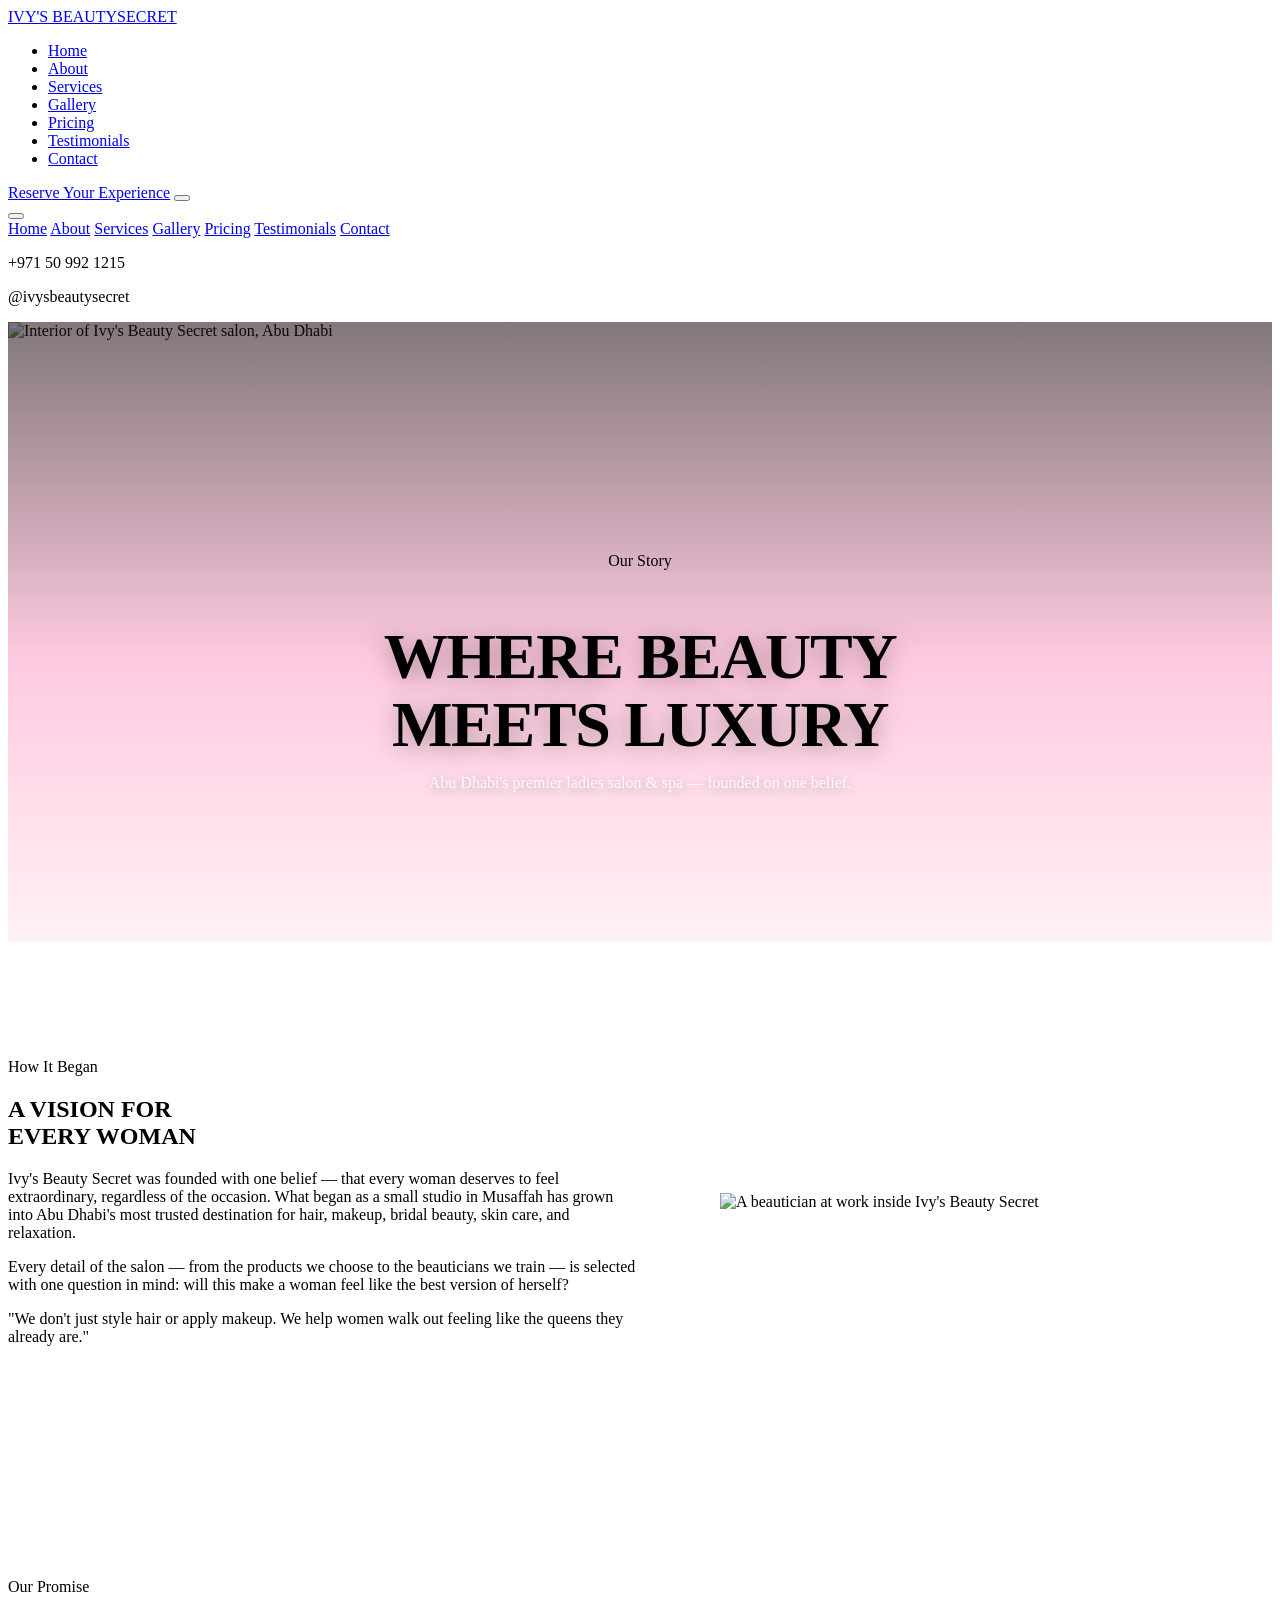
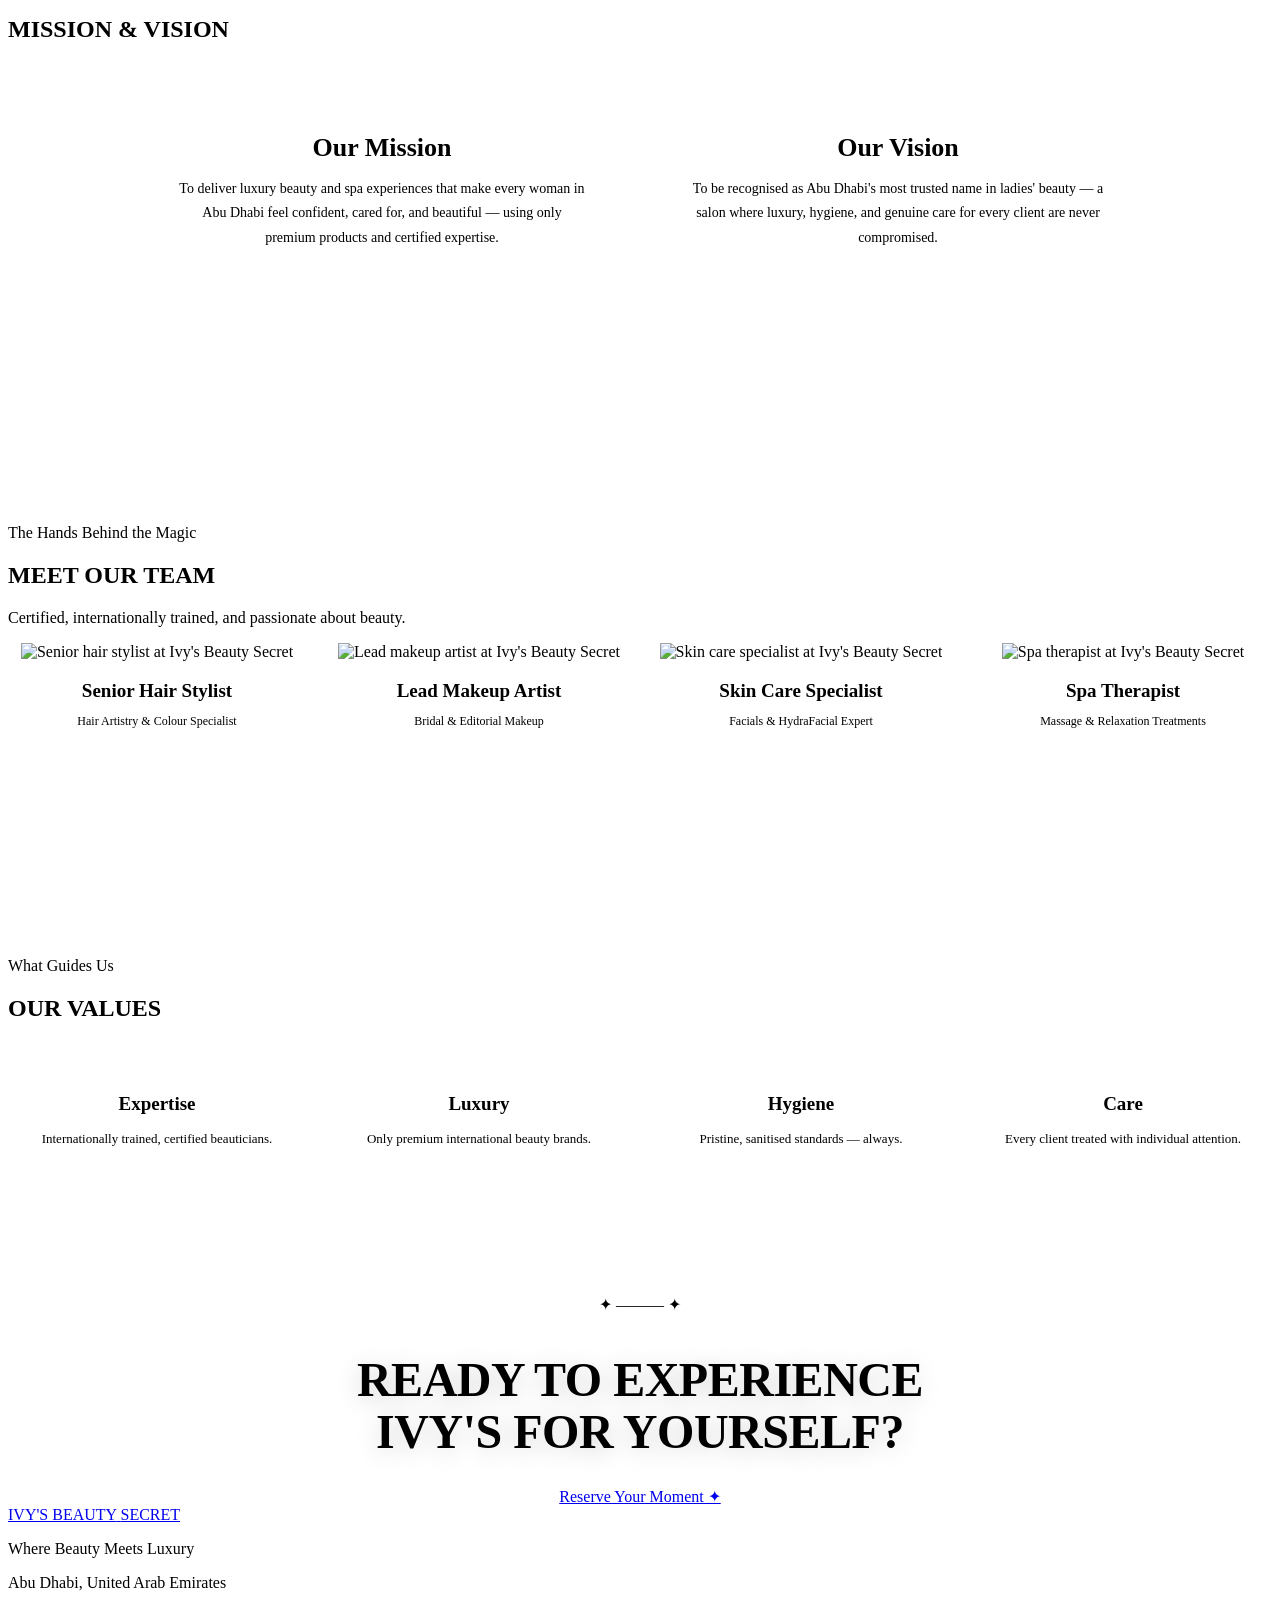
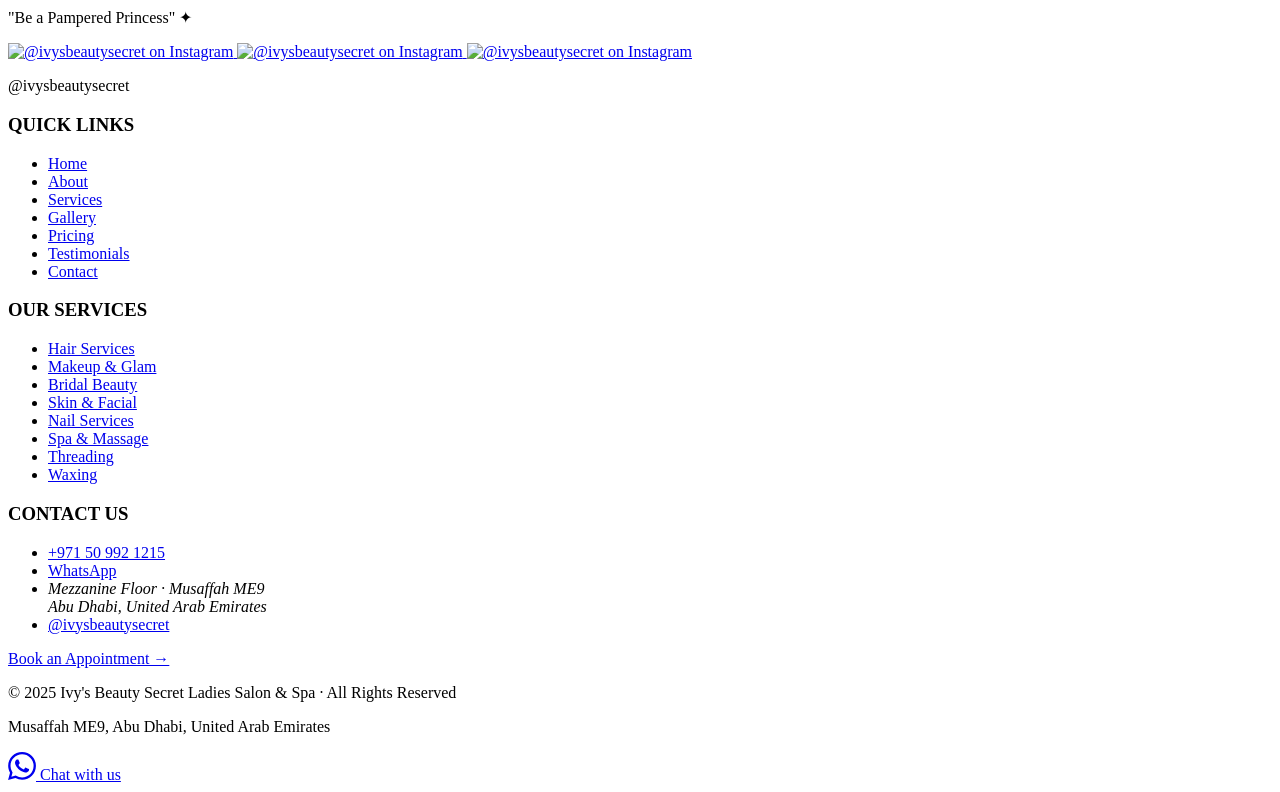
==== about.html @ 5273cea2 "Add files via upload" ====
<!DOCTYPE html>
<html lang="en" color-scheme="light">
<head>
  <meta charset="UTF-8">
  <meta name="viewport" content="width=device-width, initial-scale=1.0">
  <title>About Us | Ivy's Beauty Secret — Ladies Salon & Spa Abu Dhabi</title>
  <meta name="description" content="Discover the story behind Ivy's Beauty Secret — Abu Dhabi's premier ladies salon and spa, founded on the belief that every woman deserves to feel extraordinary.">

  <meta property="og:title" content="About Ivy's Beauty Secret | Ladies Salon & Spa Abu Dhabi">
  <meta property="og:description" content="The story, mission, and team behind Abu Dhabi's premier ladies salon and spa.">
  <meta property="og:type" content="website">

  <link rel="preconnect" href="https://fonts.googleapis.com">
  <link rel="preconnect" href="https://fonts.gstatic.com" crossorigin>
  <link href="https://fonts.googleapis.com/css2?family=Cormorant+Garamond:ital,wght@0,300;0,600;0,700;1,300;1,400&family=Poppins:wght@300;400;500;600&display=optional" rel="stylesheet">

  <script src="https://unpkg.com/@phosphor-icons/web@2.1.1/src/index.js" defer></script>

  <link rel="stylesheet" href="styles.css">
  <link rel="stylesheet" href="pages.css">
</head>
<body>

  <!-- ═══════════════════════════════════════════
       NAVIGATION
  ═══════════════════════════════════════════ -->
  <nav class="nav" id="nav" role="navigation" aria-label="Main navigation">
    <div class="nav__inner">
      <a href="index.html" class="nav__logo" aria-label="Ivy's Beauty Secret — Home">
        <img src="https://i.imgur.com/placeholder-logo.png"
             alt="Ivy's Beauty Secret Ladies Salon & Spa"
             class="nav__logo-img"
             onerror="this.style.display='none'; this.nextElementSibling.style.display='flex'">
        <div class="nav__logo-text" style="display:none">
          <span class="nav__logo-primary">IVY'S BEAUTY</span>
          <span class="nav__logo-secondary">SECRET</span>
        </div>
      </a>

      <ul class="nav__links" role="list">
        <li><a href="index.html" class="nav__link">Home</a></li>
        <li><a href="about.html" class="nav__link nav__link--active">About</a></li>
        <li><a href="services.html" class="nav__link">Services</a></li>
        <li><a href="gallery.html" class="nav__link">Gallery</a></li>
        <li><a href="pricing.html" class="nav__link">Pricing</a></li>
        <li><a href="testimonials.html" class="nav__link">Testimonials</a></li>
        <li><a href="contact.html" class="nav__link">Contact</a></li>
      </ul>

      <a href="contact.html#booking" class="nav__cta btn btn--pink">Reserve Your Experience</a>

      <button class="nav__hamburger" id="navToggle" aria-label="Open navigation menu" aria-expanded="false" aria-controls="mobileNav">
        <span class="nav__hamburger-bar"></span>
        <span class="nav__hamburger-bar"></span>
        <span class="nav__hamburger-bar"></span>
      </button>
    </div>
  </nav>

  <!-- Mobile Nav Overlay -->
  <div class="mobile-nav" id="mobileNav" role="dialog" aria-modal="true" aria-label="Navigation menu">
    <div class="mobile-nav__inner">
      <button class="mobile-nav__close" id="navClose" aria-label="Close navigation menu">
        <i class="ph-thin ph-x"></i>
      </button>
      <nav class="mobile-nav__links" aria-label="Mobile navigation">
        <a href="index.html" class="mobile-nav__link">Home</a>
        <a href="about.html" class="mobile-nav__link mobile-nav__link--active">About</a>
        <a href="services.html" class="mobile-nav__link">Services</a>
        <a href="gallery.html" class="mobile-nav__link">Gallery</a>
        <a href="pricing.html" class="mobile-nav__link">Pricing</a>
        <a href="testimonials.html" class="mobile-nav__link">Testimonials</a>
        <a href="contact.html" class="mobile-nav__link">Contact</a>
      </nav>
      <div class="mobile-nav__footer">
        <p class="mobile-nav__contact">+971 50 992 1215</p>
        <p class="mobile-nav__contact">@ivysbeautysecret</p>
        <div class="mobile-nav__socials">
          <a href="https://www.instagram.com/ivysbeautysecret/" target="_blank" rel="noopener" aria-label="Follow Ivy's on Instagram" class="mobile-nav__social-icon">
            <i class="ph-thin ph-instagram-logo"></i>
          </a>
          <a href="https://wa.me/971509921215" target="_blank" rel="noopener" aria-label="Chat on WhatsApp" class="mobile-nav__social-icon">
            <i class="ph-thin ph-whatsapp-logo"></i>
          </a>
          <a href="#" target="_blank" rel="noopener" aria-label="Follow on TikTok" class="mobile-nav__social-icon">
            <i class="ph-thin ph-tiktok-logo"></i>
          </a>
          <a href="#" target="_blank" rel="noopener" aria-label="Follow on Facebook" class="mobile-nav__social-icon">
            <i class="ph-thin ph-facebook-logo"></i>
          </a>
        </div>
      </div>
    </div>
  </div>


  <!-- ═══════════════════════════════════════════
       ABOUT HERO
  ═══════════════════════════════════════════ -->
  <section class="page-hero page-hero--about" aria-labelledby="about-hero-heading">
    <img
      src="https://images.unsplash.com/photo-1633681926022-84c23e8cb2d6?w=1920&q=80"
      alt="Interior of Ivy's Beauty Secret salon, Abu Dhabi"
      class="page-hero__bg img-hero"
      width="1920" height="1100" loading="eager" fetchpriority="high">
    <div class="page-hero__overlay" aria-hidden="true"></div>
    <div class="page-hero__content" data-animate="fade-up">
      <div class="ornament-line ornament-line--center" aria-hidden="true"></div>
      <p class="section-script">Our Story</p>
      <h1 class="page-hero__headline" id="about-hero-heading">WHERE BEAUTY<br>MEETS LUXURY</h1>
      <p class="page-hero__body">Abu Dhabi's premier ladies salon &amp; spa — founded on one belief.</p>
    </div>
    <div class="section-exit section-exit--to-white" aria-hidden="true"></div>
  </section>


  <!-- ═══════════════════════════════════════════
       OUR STORY — editorial split
  ═══════════════════════════════════════════ -->
  <section class="our-story" aria-labelledby="our-story-heading">
    <div class="container">
      <div class="our-story__inner">

        <div class="our-story__content" data-animate="slide-left">
          <div class="ornament-line" aria-hidden="true"></div>
          <p class="section-script">How It Began</p>
          <h2 class="section-h2" id="our-story-heading">A VISION FOR<br>EVERY WOMAN</h2>
          <p class="story__body">
            Ivy's Beauty Secret was founded with one belief — that every woman
            deserves to feel extraordinary, regardless of the occasion. What
            began as a small studio in Musaffah has grown into Abu Dhabi's
            most trusted destination for hair, makeup, bridal beauty, skin care,
            and relaxation.
          </p>
          <p class="story__body">
            Every detail of the salon — from the products we choose to the
            beauticians we train — is selected with one question in mind:
            will this make a woman feel like the best version of herself?
          </p>
          <p class="story__founder">
            "We don't just style hair or apply makeup. We help women walk
            out feeling like the queens they already are."
          </p>
        </div>

        <div class="our-story__image-wrap" data-animate="slide-right">
          <img
            src="https://images.unsplash.com/photo-1560066984-138dadb4c035?w=900&q=80"
            alt="A beautician at work inside Ivy's Beauty Secret"
            class="our-story__image img-hero"
            width="900" height="1050" loading="lazy">
        </div>

      </div>
    </div>
    <div class="section-exit section-exit--to-blush" aria-hidden="true"></div>
  </section>


  <!-- ═══════════════════════════════════════════
       MISSION & VISION
  ═══════════════════════════════════════════ -->
  <section class="mission" aria-labelledby="mission-heading">
    <div class="container">
      <div class="section-header section-header--center" data-animate="fade-up">
        <p class="section-script">Our Promise</p>
        <h2 class="section-h2" id="mission-heading">MISSION &amp; VISION</h2>
      </div>

      <div class="mission__grid" data-animate="fade-up">
        <div class="mission__card">
          <div class="mission__icon" aria-hidden="true"><i class="ph-thin ph-target"></i></div>
          <h3 class="mission__title">Our Mission</h3>
          <p class="mission__body">
            To deliver luxury beauty and spa experiences that make every
            woman in Abu Dhabi feel confident, cared for, and beautiful —
            using only premium products and certified expertise.
          </p>
        </div>
        <div class="mission__card">
          <div class="mission__icon" aria-hidden="true"><i class="ph-thin ph-sparkle"></i></div>
          <h3 class="mission__title">Our Vision</h3>
          <p class="mission__body">
            To be recognised as Abu Dhabi's most trusted name in ladies'
            beauty — a salon where luxury, hygiene, and genuine care for
            every client are never compromised.
          </p>
        </div>
      </div>
    </div>
    <div class="section-exit section-exit--to-white" aria-hidden="true"></div>
  </section>


  <!-- ═══════════════════════════════════════════
       MEET OUR TEAM
  ═══════════════════════════════════════════ -->
  <section class="team" aria-labelledby="team-heading">
    <div class="container">
      <div class="section-header section-header--center" data-animate="fade-up">
        <p class="section-script">The Hands Behind the Magic</p>
        <h2 class="section-h2" id="team-heading">MEET OUR TEAM</h2>
        <p class="section-body">Certified, internationally trained, and passionate about beauty.</p>
      </div>

      <div class="team__grid" data-animate="fade-up">

        <article class="team-card">
          <div class="team-card__image-wrap">
            <img src="https://images.unsplash.com/photo-1580489944761-15a19d654956?w=500&q=80"
                 alt="Senior hair stylist at Ivy's Beauty Secret"
                 class="team-card__image img-card" width="500" height="560" loading="lazy">
          </div>
          <h3 class="team-card__name">Senior Hair Stylist</h3>
          <p class="team-card__role">Hair Artistry &amp; Colour Specialist</p>
        </article>

        <article class="team-card">
          <div class="team-card__image-wrap">
            <img src="https://images.unsplash.com/photo-1487412947147-5cebf100ffc2?w=500&q=80"
                 alt="Lead makeup artist at Ivy's Beauty Secret"
                 class="team-card__image img-card" width="500" height="560" loading="lazy">
          </div>
          <h3 class="team-card__name">Lead Makeup Artist</h3>
          <p class="team-card__role">Bridal &amp; Editorial Makeup</p>
        </article>

        <article class="team-card">
          <div class="team-card__image-wrap">
            <img src="https://images.unsplash.com/photo-1616394584738-fc6e612e71b9?w=500&q=80"
                 alt="Skin care specialist at Ivy's Beauty Secret"
                 class="team-card__image img-card" width="500" height="560" loading="lazy">
          </div>
          <h3 class="team-card__name">Skin Care Specialist</h3>
          <p class="team-card__role">Facials &amp; HydraFacial Expert</p>
        </article>

        <article class="team-card">
          <div class="team-card__image-wrap">
            <img src="https://images.unsplash.com/photo-1487412720507-e7ab37603c6f?w=500&q=80"
                 alt="Spa therapist at Ivy's Beauty Secret"
                 class="team-card__image img-card" width="500" height="560" loading="lazy">
          </div>
          <h3 class="team-card__name">Spa Therapist</h3>
          <p class="team-card__role">Massage &amp; Relaxation Treatments</p>
        </article>

      </div>
    </div>
    <div class="section-exit section-exit--to-lavender" aria-hidden="true"></div>
  </section>


  <!-- ═══════════════════════════════════════════
       OUR VALUES
  ═══════════════════════════════════════════ -->
  <section class="values" aria-labelledby="values-heading">
    <div class="container">
      <div class="section-header section-header--center" data-animate="fade-up">
        <p class="section-script">What Guides Us</p>
        <h2 class="section-h2" id="values-heading">OUR VALUES</h2>
      </div>

      <div class="values__grid" data-animate="fade-up">
        <div class="values__card">
          <i class="ph-thin ph-certificate values__icon" aria-hidden="true"></i>
          <h3 class="values__title">Expertise</h3>
          <p class="values__body">Internationally trained, certified beauticians.</p>
        </div>
        <div class="values__card">
          <i class="ph-thin ph-sparkle values__icon" aria-hidden="true"></i>
          <h3 class="values__title">Luxury</h3>
          <p class="values__body">Only premium international beauty brands.</p>
        </div>
        <div class="values__card">
          <i class="ph-thin ph-shield-check values__icon" aria-hidden="true"></i>
          <h3 class="values__title">Hygiene</h3>
          <p class="values__body">Pristine, sanitised standards — always.</p>
        </div>
        <div class="values__card">
          <i class="ph-thin ph-heart values__icon" aria-hidden="true"></i>
          <h3 class="values__title">Care</h3>
          <p class="values__body">Every client treated with individual attention.</p>
        </div>
      </div>
    </div>
    <div class="section-exit section-exit--to-booking" aria-hidden="true"></div>
  </section>


  <!-- ═══════════════════════════════════════════
       BOOKING CTA STRIP (condensed)
  ═══════════════════════════════════════════ -->
  <section class="cta-strip" aria-labelledby="about-cta-heading">
    <div class="cta-strip__glow" aria-hidden="true"></div>
    <div class="container cta-strip__inner" data-animate="fade-up">
      <div class="ornament-duo ornament-duo--white" aria-hidden="true">✦ ——— ✦</div>
      <h2 class="cta-strip__headline" id="about-cta-heading">READY TO EXPERIENCE<br>IVY'S FOR YOURSELF?</h2>
      <a href="https://wa.me/971509921215?text=Hello%20Ivy%27s%20Beauty%20Secret.%20I%20would%20like%20to%20arrange%20an%20appointment.%20Please%20let%20me%20know%20your%20availability."
         class="btn btn--gold" target="_blank" rel="noopener">
        Reserve Your Moment ✦
      </a>
    </div>
  </section>


  <!-- ═══════════════════════════════════════════
       FOOTER
  ═══════════════════════════════════════════ -->
  <footer class="footer" role="contentinfo">
    <div class="footer__top-border" aria-hidden="true"></div>
    <div class="footer__glow" aria-hidden="true"></div>

    <div class="container">
      <div class="footer__grid">

        <div class="footer__brand">
          <a href="index.html" class="footer__logo-link" aria-label="Ivy's Beauty Secret — Home">
            <div class="footer__logo-text">
              <span class="footer__logo-primary">IVY'S BEAUTY</span>
              <span class="footer__logo-accent">SECRET</span>
            </div>
          </a>
          <p class="footer__tagline">Where Beauty Meets Luxury</p>
          <p class="footer__location">Abu Dhabi, United Arab Emirates</p>
          <p class="footer__brand-tagline">"Be a Pampered Princess" ✦</p>

          <div class="footer__socials" role="list" aria-label="Follow Ivy's Beauty Secret on social media">
            <a href="https://www.instagram.com/ivysbeautysecret/" target="_blank" rel="noopener" class="footer__social" role="listitem" aria-label="Follow Ivy's on Instagram"><i class="ph-thin ph-instagram-logo"></i></a>
            <a href="https://wa.me/971509921215" target="_blank" rel="noopener" class="footer__social" role="listitem" aria-label="Chat on WhatsApp"><i class="ph-thin ph-whatsapp-logo"></i></a>
            <a href="#" target="_blank" rel="noopener" class="footer__social" role="listitem" aria-label="Follow on TikTok"><i class="ph-thin ph-tiktok-logo"></i></a>
            <a href="#" target="_blank" rel="noopener" class="footer__social" role="listitem" aria-label="Follow on Facebook"><i class="ph-thin ph-facebook-logo"></i></a>
          </div>

          <div class="footer__insta" aria-label="Recent Instagram posts">
            <a href="https://www.instagram.com/ivysbeautysecret/" target="_blank" rel="noopener" class="footer__insta-item" aria-label="View on Instagram">
              <img src="https://images.unsplash.com/photo-1522337360788-8b13dee7a37e?w=130&q=70" alt="@ivysbeautysecret on Instagram" width="64" height="64" loading="lazy">
            </a>
            <a href="https://www.instagram.com/ivysbeautysecret/" target="_blank" rel="noopener" class="footer__insta-item" aria-label="View on Instagram">
              <img src="https://images.unsplash.com/photo-1487412947147-5cebf100ffc2?w=130&q=70" alt="@ivysbeautysecret on Instagram" width="64" height="64" loading="lazy">
            </a>
            <a href="https://www.instagram.com/ivysbeautysecret/" target="_blank" rel="noopener" class="footer__insta-item" aria-label="View on Instagram">
              <img src="https://images.unsplash.com/photo-1616394584738-fc6e612e71b9?w=130&q=70" alt="@ivysbeautysecret on Instagram" width="64" height="64" loading="lazy">
            </a>
          </div>
          <p class="footer__insta-handle">@ivysbeautysecret</p>
        </div>

        <nav class="footer__nav-col" aria-label="Quick links">
          <h3 class="footer__col-heading">QUICK LINKS</h3>
          <ul class="footer__links" role="list">
            <li><a href="index.html" class="footer__link">Home</a></li>
            <li><a href="about.html" class="footer__link">About</a></li>
            <li><a href="services.html" class="footer__link">Services</a></li>
            <li><a href="gallery.html" class="footer__link">Gallery</a></li>
            <li><a href="pricing.html" class="footer__link">Pricing</a></li>
            <li><a href="testimonials.html" class="footer__link">Testimonials</a></li>
            <li><a href="contact.html" class="footer__link">Contact</a></li>
          </ul>
        </nav>

        <nav class="footer__nav-col" aria-label="Our services">
          <h3 class="footer__col-heading">OUR SERVICES</h3>
          <ul class="footer__links" role="list">
            <li><a href="services.html#hair" class="footer__link">Hair Services</a></li>
            <li><a href="services.html#makeup" class="footer__link">Makeup & Glam</a></li>
            <li><a href="services.html#bridal" class="footer__link">Bridal Beauty</a></li>
            <li><a href="services.html#skin" class="footer__link">Skin & Facial</a></li>
            <li><a href="services.html#nails" class="footer__link">Nail Services</a></li>
            <li><a href="services.html#spa" class="footer__link">Spa & Massage</a></li>
            <li><a href="services.html#threading" class="footer__link">Threading</a></li>
            <li><a href="services.html#threading" class="footer__link">Waxing</a></li>
          </ul>
        </nav>

        <div class="footer__contact-col">
          <h3 class="footer__col-heading">CONTACT US</h3>
          <ul class="footer__contact-list" role="list">
            <li><i class="ph-thin ph-phone" aria-hidden="true"></i><a href="tel:+971509921215" class="footer__link">+971 50 992 1215</a></li>
            <li><i class="ph-thin ph-whatsapp-logo" aria-hidden="true"></i><a href="https://wa.me/971509921215" target="_blank" rel="noopener" class="footer__link">WhatsApp</a></li>
            <li><i class="ph-thin ph-map-pin" aria-hidden="true"></i><address class="footer__address">Mezzanine Floor · Musaffah ME9<br>Abu Dhabi, United Arab Emirates</address></li>
            <li><i class="ph-thin ph-instagram-logo" aria-hidden="true"></i><a href="https://www.instagram.com/ivysbeautysecret/" target="_blank" rel="noopener" class="footer__link">@ivysbeautysecret</a></li>
          </ul>
          <a href="contact.html#booking" class="footer__book-cta">Book an Appointment →</a>
        </div>

      </div>
    </div>

    <div class="footer__bottom">
      <div class="container footer__bottom-inner">
        <p class="footer__copy">© 2025 Ivy's Beauty Secret Ladies Salon &amp; Spa · All Rights Reserved</p>
        <p class="footer__address-short">Musaffah ME9, Abu Dhabi, United Arab Emirates</p>
      </div>
    </div>
  </footer>


  <!-- ═══════════════════════════════════════════
       FLOATING PERSISTENT ELEMENTS
  ═══════════════════════════════════════════ -->
  <a href="https://wa.me/971509921215?text=Hello%20Ivy%27s%20Beauty%20Secret.%20I%20would%20like%20to%20arrange%20an%20appointment.%20Please%20let%20me%20know%20your%20availability."
     class="whatsapp-widget" target="_blank" rel="noopener" id="whatsappWidget" aria-label="Chat with us on WhatsApp">
    <svg viewBox="0 0 24 24" fill="currentColor" width="28" height="28" aria-hidden="true">
      <path d="M17.472 14.382c-.297-.149-1.758-.867-2.03-.967-.273-.099-.471-.148-.67.15-.197.297-.767.966-.94 1.164-.173.199-.347.223-.644.075-.297-.15-1.255-.463-2.39-1.475-.883-.788-1.48-1.761-1.653-2.059-.173-.297-.018-.458.13-.606.134-.133.298-.347.446-.52.149-.174.198-.298.298-.497.099-.198.05-.371-.025-.52-.075-.149-.669-1.612-.916-2.207-.242-.579-.487-.5-.669-.51-.173-.008-.371-.01-.57-.01-.198 0-.52.074-.792.372-.272.297-1.04 1.016-1.04 2.479 0 1.462 1.065 2.875 1.213 3.074.149.198 2.096 3.2 5.077 4.487.709.306 1.262.489 1.694.625.712.227 1.36.195 1.871.118.571-.085 1.758-.719 2.006-1.413.248-.694.248-1.289.173-1.413-.074-.124-.272-.198-.57-.347m-5.421 7.403h-.004a9.87 9.87 0 01-5.031-1.378l-.361-.214-3.741.982.998-3.648-.235-.374a9.86 9.86 0 01-1.51-5.26c.001-5.45 4.436-9.884 9.888-9.884 2.64 0 5.122 1.03 6.988 2.898a9.825 9.825 0 012.893 6.994c-.003 5.45-4.437 9.884-9.885 9.884m8.413-18.297A11.815 11.815 0 0012.05 0C5.495 0 .16 5.335.157 11.892c0 2.096.547 4.142 1.588 5.945L.057 24l6.305-1.654a11.882 11.882 0 005.683 1.448h.005c6.554 0 11.89-5.335 11.893-11.893a11.821 11.821 0 00-3.48-8.413z"/>
    </svg>
    <span class="whatsapp-widget__tooltip" role="tooltip">Chat with us</span>
  </a>

  <div class="mobile-booking-bar" id="mobileBookingBar" aria-label="Quick booking options" hidden>
    <a href="tel:+971509921215" class="mobile-booking-bar__btn" aria-label="Call Ivy's Beauty Secret">
      <i class="ph-thin ph-phone" aria-hidden="true"></i> Call Now
    </a>
    <a href="contact.html#booking" class="mobile-booking-bar__btn mobile-booking-bar__btn--primary" aria-label="Book your appointment">
      Reserve Your Moment →
    </a>
  </div>

  <script src="script.js" defer></script>
</body>
</html>
---- pages.css ----
/* ═══════════════════════════════════════════════════════════
   IVY'S BEAUTY SECRET — SECONDARY PAGES STYLESHEET
   Extends styles.css. Shared patterns reused across About,
   Services, Gallery, Pricing, Testimonials, Contact.
═══════════════════════════════════════════════════════════ */

/* ── PAGE HERO (shared across all secondary pages) ────────── */
.page-hero {
  position: relative;
  min-height: 60vh;
  display: flex;
  align-items: center;
  justify-content: center;
  overflow: hidden;
  padding-top: 80px; /* clears fixed nav */
}

.page-hero__bg {
  position: absolute;
  inset: 0;
  width: 100%;
  height: 100%;
  object-fit: cover;
  object-position: center 30%;
}

.page-hero__overlay {
  position: absolute;
  inset: 0;
  background: linear-gradient(180deg,
    rgba(26,8,16,0.55) 0%,
    rgba(255,79,154,0.30) 55%,
    rgba(255,240,246,0.92) 100%);
  z-index: 1;
}

.page-hero__content {
  position: relative;
  z-index: 2;
  text-align: center;
  max-width: 700px;
  padding: 0 var(--container-pad);
}

.page-hero__headline {
  font-family: var(--font-display);
  font-weight: 700;
  font-size: 64px;
  letter-spacing: -0.02em;
  line-height: 1.05;
  color: var(--white);
  text-shadow: 0 4px 24px rgba(0,0,0,0.35);
  margin-bottom: 16px;
}

.page-hero__body {
  font-family: var(--font-body);
  font-weight: 300;
  font-size: 16px;
  color: rgba(255,255,255,0.90);
  text-shadow: 0 2px 12px rgba(0,0,0,0.3);
}

@media (max-width: 768px) {
  .page-hero { min-height: 50vh; }
  .page-hero__headline { font-size: 38px; }
  .page-hero__body { font-size: 14px; }
}

/* ── OUR STORY (About page — editorial split) ──────────────── */
.our-story {
  position: relative;
  background: var(--white);
  padding: 100px 0;
}
.our-story__inner {
  display: flex;
  align-items: center;
  gap: 80px;
}
.our-story__content { flex: 0 0 50%; }
.our-story__image-wrap { flex: 0 0 50%; }
.our-story__image {
  width: 100%;
  border-radius: var(--card-radius-lg);
  box-shadow: var(--card-shadow-lg);
}

@media (max-width: 900px) {
  .our-story { padding: 64px 0; }
  .our-story__inner { flex-direction: column-reverse; gap: 40px; }
  .our-story__content, .our-story__image-wrap { flex: none; width: 100%; }
}

/* ── MISSION & VISION ───────────────────────────────────────── */
.mission {
  position: relative;
  background: var(--pink-blush);
  padding: 100px 0;
}
.mission__grid {
  display: grid;
  grid-template-columns: 1fr 1fr;
  gap: 32px;
  max-width: 1000px;
  margin: 0 auto;
}
.mission__card {
  background: var(--white);
  border-radius: var(--card-radius-lg);
  box-shadow: var(--card-shadow);
  padding: 44px 36px;
  text-align: center;
}
.mission__icon {
  font-size: 36px;
  color: var(--pink-primary);
  margin-bottom: 16px;
}
.mission__title {
  font-family: var(--font-display);
  font-weight: 600;
  font-size: 26px;
  color: var(--dark-text);
  margin-bottom: 12px;
}
.mission__body {
  font-family: var(--font-body);
  font-weight: 300;
  font-size: 14px;
  line-height: 1.75;
  color: var(--mid-text);
}

@media (max-width: 768px) {
  .mission { padding: 64px 0; }
  .mission__grid { grid-template-columns: 1fr; gap: 20px; }
  .mission__card { padding: 32px 24px; }
}

/* ── TEAM ───────────────────────────────────────────────────── */
.team {
  position: relative;
  background: var(--white);
  padding: 100px 0;
}
.team__grid {
  display: grid;
  grid-template-columns: repeat(4, 1fr);
  gap: 24px;
}
.team-card { text-align: center; }
.team-card__image-wrap {
  border-radius: var(--card-radius-lg);
  overflow: hidden;
  margin-bottom: 16px;
  box-shadow: var(--card-shadow);
}
.team-card__image { width: 100%; aspect-ratio: 5/5.6; object-fit: cover; }
.team-card__name {
  font-family: var(--font-display);
  font-weight: 600;
  font-size: 19px;
  color: var(--dark-text);
  margin-bottom: 4px;
}
.team-card__role {
  font-family: var(--font-body);
  font-weight: 300;
  font-size: 12px;
  color: var(--mid-text);
}

@media (max-width: 900px) {
  .team { padding: 64px 0; }
  .team__grid { grid-template-columns: repeat(2, 1fr); gap: 16px; }
}

/* ── VALUES ─────────────────────────────────────────────────── */
.values {
  position: relative;
  background: var(--lavender);
  padding: 100px 0;
}
.values__grid {
  display: grid;
  grid-template-columns: repeat(4, 1fr);
  gap: 24px;
}
.values__card {
  background: var(--white);
  border-radius: var(--card-radius);
  box-shadow: var(--card-shadow);
  padding: 32px 24px;
  text-align: center;
  transition: box-shadow 0.3s ease;
}
.values__card:hover { box-shadow: var(--card-shadow-hover); }
.values__icon { font-size: 30px; color: var(--pink-primary); margin-bottom: 14px; display: block; }
.values__title {
  font-family: var(--font-display);
  font-weight: 600;
  font-size: 19px;
  color: var(--dark-text);
  margin-bottom: 8px;
}
.values__body {
  font-family: var(--font-body);
  font-weight: 300;
  font-size: 13px;
  line-height: 1.7;
  color: var(--mid-text);
}

@media (max-width: 900px) {
  .values { padding: 64px 0; }
  .values__grid { grid-template-columns: repeat(2, 1fr); gap: 16px; }
}

/* ── CTA STRIP (condensed booking prompt — used on secondary pages) ── */
.cta-strip {
  position: relative;
  background: var(--grad-booking);
  padding: 80px var(--container-pad);
  overflow: hidden;
  text-align: center;
}
.cta-strip__glow {
  position: absolute;
  top: 50%; left: 50%;
  width: 700px; height: 500px;
  transform: translate(-50%, -50%);
  background: radial-gradient(ellipse at center, rgba(255,255,255,0.14), transparent 60%);
  pointer-events: none;
}
.cta-strip__inner { position: relative; z-index: 1; max-width: 700px; margin: 0 auto; }
.cta-strip__headline {
  font-family: var(--font-display);
  font-weight: 700;
  font-size: 48px;
  letter-spacing: -0.01em;
  line-height: 1.1;
  color: var(--white);
  text-shadow: 0 4px 24px rgba(0,0,0,0.18);
  margin-bottom: 28px;
}

@media (max-width: 768px) {
  .cta-strip { padding: 56px var(--container-pad-m); }
  .cta-strip__headline { font-size: 30px; }
}

/* ═══════════════════════════════════════════════════════════
   SERVICES PAGE — quicknav, service blocks, service lists
═══════════════════════════════════════════════════════════ */

.services-quicknav {
  position: relative;
  z-index: 2;
  display: flex;
  flex-wrap: wrap;
  justify-content: center;
  gap: 10px;
  max-width: 900px;
  margin: 32px auto 0;
  padding: 0 var(--container-pad);
}
.services-quicknav__pill {
  background: rgba(255,255,255,0.18);
  backdrop-filter: blur(10px);
  -webkit-backdrop-filter: blur(10px);
  border: 1px solid rgba(255,255,255,0.35);
  color: var(--white);
  font-family: var(--font-body);
  font-weight: 500;
  font-size: 13px;
  padding: 9px 20px;
  border-radius: 50px;
  transition: background 0.2s ease;
}
.services-quicknav__pill:hover { background: rgba(255,255,255,0.30); }

@media (max-width: 768px) {
  .services-quicknav { padding: 0 var(--container-pad-m); gap: 8px; }
  .services-quicknav__pill { font-size: 12px; padding: 8px 16px; }
}

/* ── Service Block (alternating image/content) ────────────── */
.service-block {
  position: relative;
  background: var(--white);
  padding: 90px 0;
}
.service-block--alt { background: var(--pink-blush); }
.service-block--minimal { background: var(--lavender); }
.service-block--dark {
  background: var(--grad-dark-hair);
  overflow: hidden;
}
.service-block__bloom {
  position: absolute;
  top: 50%; left: 50%;
  width: 700px; height: 500px;
  transform: translate(-50%, -50%);
  background: radial-gradient(ellipse, rgba(255,79,154,0.14), transparent 60%);
  filter: blur(70px);
  pointer-events: none;
}
.service-block--dark .container { position: relative; z-index: 1; }

.service-block__inner {
  display: flex;
  align-items: center;
  gap: 70px;
}
.service-block__inner--reverse { flex-direction: row-reverse; }

.service-block__image-wrap { flex: 0 0 45%; }
.service-block__image {
  width: 100%;
  aspect-ratio: 9/10;
  object-fit: cover;
  border-radius: var(--card-radius-lg);
  box-shadow: var(--card-shadow-lg);
}
.img-dark-bg { filter: brightness(0.75) saturate(0.92); }

.service-block__content { flex: 0 0 55%; }

.service-list { margin-top: 8px; }
.service-list__item {
  display: flex;
  align-items: center;
  justify-content: space-between;
  padding: 14px 0;
  border-bottom: 1px solid var(--pink-soft);
}
.service-list__item:first-child { border-top: 1px solid var(--pink-soft); }
.service-list__name {
  font-family: var(--font-display);
  font-weight: 600;
  font-size: 17px;
  color: var(--dark-text);
}
.service-list__book {
  font-family: var(--font-body);
  font-weight: 500;
  font-size: 13px;
  color: var(--pink-primary);
  flex-shrink: 0;
  margin-left: 16px;
  transition: transform 0.2s ease;
}
.service-list__book:hover { transform: translateX(3px); }

.service-list--dark .service-list__item { border-color: rgba(255,255,255,0.15); }
.service-list--dark .service-list__name { color: var(--white); }
.service-list__book--gold { color: var(--gold); }

@media (max-width: 900px) {
  .service-block { padding: 56px 0; }
  .service-block__inner,
  .service-block__inner--reverse {
    flex-direction: column;
    gap: 32px;
  }
  .service-block__image-wrap, .service-block__content { flex: none; width: 100%; }
  .section-h2 { font-size: 34px; }
}

/* ── Minimal Service Cards (Threading & Waxing) ───────────── */
.service-minimal-grid {
  display: grid;
  grid-template-columns: repeat(3, 1fr);
  gap: 16px;
  max-width: 1000px;
  margin: 0 auto;
}
.service-minimal-card {
  background: var(--white);
  border-radius: var(--card-radius-sm);
  box-shadow: var(--card-shadow);
  padding: 28px 24px;
  display: flex;
  align-items: center;
  justify-content: space-between;
  gap: 12px;
}
.service-minimal-card__title {
  font-family: var(--font-display);
  font-weight: 600;
  font-size: 17px;
  color: var(--dark-text);
}

@media (max-width: 900px) {
  .service-minimal-grid { grid-template-columns: 1fr; }
}

/* ═══════════════════════════════════════════════════════════
   GALLERY PAGE — mini sliders, masonry, bridal scroll
═══════════════════════════════════════════════════════════ */

.gallery-page-sliders {
  position: relative;
  background: var(--white);
  padding: 90px 0;
}
.mini-sliders {
  display: grid;
  grid-template-columns: repeat(3, 1fr);
  gap: 24px;
}
.mini-slider {
  position: relative;
  aspect-ratio: 1/1;
  border-radius: 16px;
  overflow: hidden;
  box-shadow: 0 8px 28px rgba(255,79,154,0.14);
  touch-action: pan-y;
  user-select: none;
}
.mini-slider__before, .mini-slider__after {
  position: absolute;
  inset: 0;
}
.mini-slider__after { clip-path: inset(0 0 0 50%); }
.mini-slider img { width: 100%; height: 100%; object-fit: cover; }
.mini-slider__before img { filter: brightness(0.9) saturate(0.6); }
.mini-slider__after img { filter: brightness(1.06) saturate(1.12); }

.mini-slider__badge {
  position: absolute;
  top: 10px;
  font-family: var(--font-body);
  font-weight: 600;
  font-size: 10px;
  letter-spacing: 0.05em;
  padding: 4px 10px;
  border-radius: 50px;
  color: var(--white);
  z-index: 2;
}
.mini-slider__badge--before { left: 10px; background: rgba(0,0,0,0.55); }
.mini-slider__badge--after { right: 10px; background: var(--pink-primary); }

.mini-slider__divider {
  position: absolute;
  top: 0; bottom: 0; left: 50%;
  width: 2px;
  background: var(--white);
  box-shadow: 0 0 14px rgba(255,255,255,0.7);
  cursor: grab;
  z-index: 3;
}
.mini-slider__handle {
  position: absolute;
  top: 50%; left: 50%;
  transform: translate(-50%, -50%);
  width: 40px; height: 40px;
  border-radius: 50%;
  background: var(--pink-primary);
  border: 2px solid var(--white);
  display: flex;
  align-items: center;
  justify-content: center;
  box-shadow: 0 0 16px rgba(255,79,154,0.5);
}
.mini-slider__handle span { color: var(--white); font-size: 11px; font-family: var(--font-body); font-weight: 600; }

.mini-slider__label {
  position: absolute;
  bottom: 10px; left: 0; right: 0;
  text-align: center;
  font-family: var(--font-body);
  font-weight: 500;
  font-size: 12px;
  color: var(--white);
  text-shadow: 0 1px 4px rgba(0,0,0,0.5);
  z-index: 2;
  pointer-events: none;
}

@media (max-width: 900px) {
  .gallery-page-sliders { padding: 56px 0; }
  .mini-sliders { grid-template-columns: 1fr; gap: 16px; }
}

/* ── Gallery category sections ───────────────────────────── */
.gallery-category {
  position: relative;
  background: var(--white);
  padding: 64px 0;
}
.gallery-category--alt { background: var(--pink-blush); }
.gallery-category--bridal {
  background: var(--grad-dark-hair);
  padding: 64px 0 0;
}
.gallery-category__header { margin-bottom: 32px; text-align: center; }

.masonry {
  columns: 4;
  column-gap: 12px;
  max-width: var(--container-max);
  margin: 0 auto;
}
.masonry--square { columns: 4; }
.masonry__item {
  border-radius: 14px;
  overflow: hidden;
  margin-bottom: 12px;
  break-inside: avoid;
}
.masonry__item img { width: 100%; height: 100%; object-fit: cover; transition: filter 0.35s ease, transform 0.35s ease; }
.masonry__item:hover img { filter: brightness(1.10) saturate(1.14); transform: scale(1.03); }
.masonry__item--tall img { aspect-ratio: 3/4; }
.masonry__item:not(.masonry__item--tall) img { aspect-ratio: 1/1; }

@media (max-width: 900px) {
  .gallery-category { padding: 48px 0; }
  .masonry, .masonry--square { columns: 2; column-gap: 8px; }
  .masonry__item { margin-bottom: 8px; }
}

.bridal-scroll {
  display: flex;
  gap: 12px;
  overflow-x: auto;
  padding: 0 var(--container-pad) 64px;
  scroll-snap-type: x mandatory;
  -webkit-overflow-scrolling: touch;
}
.bridal-scroll img {
  flex: 0 0 380px;
  height: 420px;
  object-fit: cover;
  border-radius: 16px;
  scroll-snap-align: start;
}

@media (max-width: 768px) {
  .bridal-scroll { padding: 0 var(--container-pad-m) 48px; }
  .bridal-scroll img { flex: 0 0 280px; height: 320px; }
}

/* ═══════════════════════════════════════════════════════════
   PRICING PAGE — featured package, price tables, price cards
═══════════════════════════════════════════════════════════ */

.featured-package {
  position: relative;
  background: var(--white);
  padding: 80px 0;
}
.featured-package__card {
  position: relative;
  max-width: 720px;
  margin: 0 auto;
  background: linear-gradient(160deg, #2C1020 0%, #1A0810 100%);
  border-radius: var(--card-radius-lg);
  padding: 56px 48px;
  text-align: center;
  box-shadow: 0 20px 60px rgba(212,160,79,0.18);
}
.featured-package__ribbon {
  position: absolute;
  top: 24px; right: -8px;
  background: var(--grad-gold-cta);
  color: #1A0810;
  font-family: var(--font-body);
  font-weight: 600;
  font-size: 11px;
  letter-spacing: 0.06em;
  text-transform: uppercase;
  padding: 8px 20px;
  border-radius: 50px 0 0 50px;
}
.featured-package__title {
  font-family: var(--font-display);
  font-weight: 700;
  font-size: 40px;
  color: var(--white);
  letter-spacing: -0.01em;
  margin-bottom: 16px;
}
.featured-package__desc {
  font-family: var(--font-body);
  font-weight: 300;
  font-size: 14px;
  line-height: 1.75;
  color: rgba(255,255,255,0.75);
  max-width: 440px;
  margin: 0 auto 24px;
}
.featured-package__price {
  font-family: var(--font-display);
  font-weight: 700;
  font-size: 38px;
  letter-spacing: -0.02em;
  color: var(--gold);
  margin-bottom: 28px;
}

@media (max-width: 768px) {
  .featured-package { padding: 56px 0; }
  .featured-package__card { padding: 40px 24px; }
  .featured-package__title { font-size: 30px; }
}

/* ── Pricing Blocks ───────────────────────────────────────── */
.pricing-block {
  position: relative;
  background: var(--white);
  padding: 80px 0;
}
.pricing-block--alt { background: var(--pink-blush); }
.pricing-block--dark { background: var(--grad-dark-hair); }

.price-table {
  max-width: 720px;
  margin: 0 auto;
}
.price-row {
  display: flex;
  align-items: center;
  justify-content: space-between;
  padding: 18px 0;
  border-bottom: 1px solid var(--pink-soft);
}
.price-row:first-child { border-top: 1px solid var(--pink-soft); }
.price-row__name {
  font-family: var(--font-display);
  font-weight: 600;
  font-size: 18px;
  color: var(--dark-text);
}
.price-row__price {
  font-family: var(--font-body);
  font-weight: 500;
  font-size: 14px;
  color: var(--pink-primary);
  flex-shrink: 0;
  margin-left: 20px;
}
.price-row--featured .price-row__name { color: var(--pink-deep); }
.price-row--featured .price-row__price {
  font-weight: 600;
  background: var(--pink-soft);
  padding: 4px 12px;
  border-radius: 50px;
}

.price-table--dark .price-row { border-color: rgba(255,255,255,0.15); }
.price-table--dark .price-row__name { color: var(--white); }
.price-row--gold .price-row__price { color: var(--gold); font-weight: 600; }

@media (max-width: 768px) {
  .pricing-block { padding: 56px 0; }
  .price-row__name { font-size: 16px; }
}

/* ── Price Cards (Nails grid) ─────────────────────────────── */
.price-table-grid {
  display: grid;
  grid-template-columns: repeat(3, 1fr);
  gap: 16px;
  max-width: 900px;
  margin: 0 auto;
}
.price-card {
  background: var(--white);
  border-radius: var(--card-radius-sm);
  box-shadow: var(--card-shadow);
  padding: 28px 20px;
  text-align: center;
}
.price-card__title {
  font-family: var(--font-display);
  font-weight: 600;
  font-size: 16px;
  color: var(--dark-text);
  margin-bottom: 8px;
}
.price-card__price {
  font-family: var(--font-body);
  font-weight: 600;
  font-size: 15px;
  color: var(--pink-primary);
}

@media (max-width: 768px) {
  .price-table-grid { grid-template-columns: repeat(2, 1fr); gap: 12px; }
}

/* ═══════════════════════════════════════════════════════════
   TESTIMONIALS PAGE — rating summary, featured review, grid
═══════════════════════════════════════════════════════════ */

.page-hero--testimonials {
  min-height: 50vh;
  background: linear-gradient(135deg, #FFF0F6 0%, #FFD6E7 60%, #FFF8FB 100%);
}
.page-hero__bg-gradient { position: absolute; inset: 0; }
.page-hero__headline--dark {
  color: var(--dark-text);
  text-shadow: none;
}
.page-hero--testimonials .page-hero__content { position: relative; z-index: 1; }

.rating-summary {
  display: flex;
  flex-direction: column;
  align-items: center;
  gap: 4px;
  margin-top: 24px;
}
.rating-summary__number {
  font-family: var(--font-display);
  font-weight: 700;
  font-size: 48px;
  color: var(--pink-primary);
  letter-spacing: -0.02em;
}
.rating-summary__stars { color: var(--gold); font-size: 20px; }
.rating-summary__count {
  font-family: var(--font-body);
  font-weight: 300;
  font-size: 13px;
  color: var(--mid-text);
}

@media (max-width: 768px) {
  .page-hero--testimonials { min-height: 44vh; }
  .rating-summary__number { font-size: 38px; }
}

/* ── Featured Review (large pull-quote) ──────────────────── */
.featured-review {
  position: relative;
  background: var(--white);
  padding: 80px 0;
}
.featured-review__card {
  position: relative;
  max-width: 760px;
  margin: 0 auto;
  text-align: center;
  padding: 0 40px;
}
.featured-review__quote {
  font-family: var(--font-display);
  font-weight: 700;
  font-size: 100px;
  line-height: 0.8;
  color: var(--pink-soft);
  margin-bottom: -20px;
}
.featured-review__text {
  font-family: var(--font-display);
  font-style: italic;
  font-weight: 400;
  font-size: 28px;
  line-height: 1.5;
  color: var(--dark-text);
}
.featured-review__divider { width: 40px; height: 1px; background: var(--pink-soft); margin: 24px auto; }
.featured-review__author {
  font-family: var(--font-body);
  font-weight: 600;
  font-size: 15px;
  color: var(--pink-primary);
  display: block;
  font-style: normal;
}
.featured-review__service {
  font-family: var(--font-body);
  font-weight: 300;
  font-size: 13px;
  color: var(--light-text);
  margin-top: 2px;
}
.featured-review__stars { color: var(--gold); font-size: 16px; margin-top: 12px; }

@media (max-width: 768px) {
  .featured-review { padding: 56px 0; }
  .featured-review__text { font-size: 20px; }
  .featured-review__quote { font-size: 70px; }
}

/* ── Review Grid (masonry of 9 reviews) ──────────────────── */
.review-grid-section {
  position: relative;
  background: var(--pink-blush);
  padding: 80px 0;
}
.review-grid {
  display: grid;
  grid-template-columns: repeat(3, 1fr);
  gap: 24px;
}
.review-card {
  background: var(--white);
  border-radius: var(--card-radius);
  box-shadow: var(--card-shadow);
  padding: 32px 28px;
}
.review-card__stars { color: var(--gold); font-size: 14px; margin-bottom: 12px; }
.review-card__text {
  font-family: var(--font-display);
  font-style: italic;
  font-size: 16px;
  line-height: 1.6;
  color: #555;
  margin-bottom: 16px;
}
.review-card__author {
  font-family: var(--font-body);
  font-weight: 600;
  font-size: 13px;
  color: var(--pink-primary);
}
.review-card__service {
  font-family: var(--font-body);
  font-weight: 300;
  font-size: 12px;
  color: var(--light-text);
  margin-top: 2px;
}

@media (max-width: 900px) {
  .review-grid-section { padding: 56px 0; }
  .review-grid { grid-template-columns: 1fr; gap: 16px; }
}

/* ═══════════════════════════════════════════════════════════
   CONTACT PAGE — dual booking, location/map, FAQ accordion
═══════════════════════════════════════════════════════════ */

.booking--contact-page {
  min-height: auto;
  padding: var(--space-xxl) var(--container-pad);
}
.booking__content--wide { max-width: 900px; margin-left: auto; }

.dual-booking {
  display: flex;
  gap: 24px;
  max-width: 760px;
  margin: 0 auto;
  background: rgba(255,255,255,0.16);
  backdrop-filter: blur(28px) saturate(200%);
  -webkit-backdrop-filter: blur(28px) saturate(200%);
  border: 1px solid rgba(255,255,255,0.35);
  border-radius: 28px;
  padding: 40px;
  box-shadow: 0 20px 80px rgba(0,0,0,0.14);
}
.dual-booking__panel { flex: 1; text-align: center; }
.dual-booking__panel--form { text-align: left; }
.dual-booking__divider { width: 1px; background: rgba(255,255,255,0.20); flex-shrink: 0; }

@media (max-width: 900px) {
  .booking--contact-page { padding: var(--space-xl) var(--container-pad-m); }
  .booking__content--wide { margin-left: 0; max-width: 100%; }
  .dual-booking { flex-direction: column; gap: 32px; padding: 28px 20px; }
  .dual-booking__divider { width: 100%; height: 1px; }
}

/* ── Location & Map ───────────────────────────────────────── */
.location {
  position: relative;
  background: var(--white);
  padding: 100px 0;
}
.location__inner {
  display: flex;
  align-items: stretch;
  gap: 60px;
}
.location__map-wrap {
  flex: 0 0 50%;
  border-radius: var(--card-radius-lg);
  overflow: hidden;
  box-shadow: var(--card-shadow-lg);
  min-height: 420px;
}
.location__map { width: 100%; height: 100%; min-height: 420px; border: 0; display: block; }

.location__content { flex: 0 0 50%; }
.location__address {
  font-family: var(--font-body);
  font-weight: 300;
  font-style: normal;
  font-size: 15px;
  line-height: 1.8;
  color: var(--mid-text);
  margin: 16px 0 28px;
}

.location__hours { margin-bottom: 28px; }
.location__hours-title {
  font-family: var(--font-display);
  font-weight: 600;
  font-size: 18px;
  color: var(--dark-text);
  margin-bottom: 12px;
}
.location__hours-row {
  display: flex;
  justify-content: space-between;
  font-family: var(--font-body);
  font-weight: 300;
  font-size: 14px;
  color: var(--mid-text);
  padding: 8px 0;
  border-bottom: 1px solid var(--pink-soft);
  max-width: 360px;
}

.location__contacts { display: flex; flex-direction: column; gap: 12px; }
.location__contact-item {
  display: flex;
  align-items: center;
  gap: 10px;
  font-family: var(--font-body);
  font-weight: 500;
  font-size: 14px;
  color: var(--dark-text);
  transition: color 0.2s ease;
}
.location__contact-item i { color: var(--pink-primary); font-size: 18px; }
.location__contact-item:hover { color: var(--pink-primary); }

@media (max-width: 900px) {
  .location { padding: 64px 0; }
  .location__inner { flex-direction: column; gap: 32px; }
  .location__map-wrap, .location__content { flex: none; width: 100%; min-height: 300px; }
  .location__map { min-height: 300px; }
}

/* ── FAQ Accordion ────────────────────────────────────────── */
.faq {
  position: relative;
  background: var(--lavender);
  padding: 100px 0;
}
.faq__list { max-width: 760px; margin: 0 auto; }
.faq__item {
  background: var(--white);
  border-radius: var(--card-radius-sm);
  box-shadow: var(--card-shadow);
  margin-bottom: 14px;
  overflow: hidden;
}
.faq__question {
  width: 100%;
  display: flex;
  align-items: center;
  justify-content: space-between;
  padding: 22px 26px;
  font-family: var(--font-display);
  font-weight: 600;
  font-size: 17px;
  color: var(--dark-text);
  text-align: left;
}
.faq__icon { font-size: 18px; color: var(--pink-primary); transition: transform 0.3s ease; flex-shrink: 0; margin-left: 16px; }
.faq__item.is-open .faq__icon { transform: rotate(45deg); }

.faq__answer {
  max-height: 0;
  overflow: hidden;
  transition: max-height 0.35s ease;
}
.faq__answer p {
  font-family: var(--font-body);
  font-weight: 300;
  font-size: 14px;
  line-height: 1.75;
  color: var(--mid-text);
  padding: 0 26px 22px;
}
.faq__item.is-open .faq__answer { max-height: 300px; }

@media (max-width: 768px) {
  .faq { padding: 64px 0; }
  .faq__question { font-size: 15px; padding: 18px 20px; }
  .faq__answer p { padding: 0 20px 18px; font-size: 13px; }
}
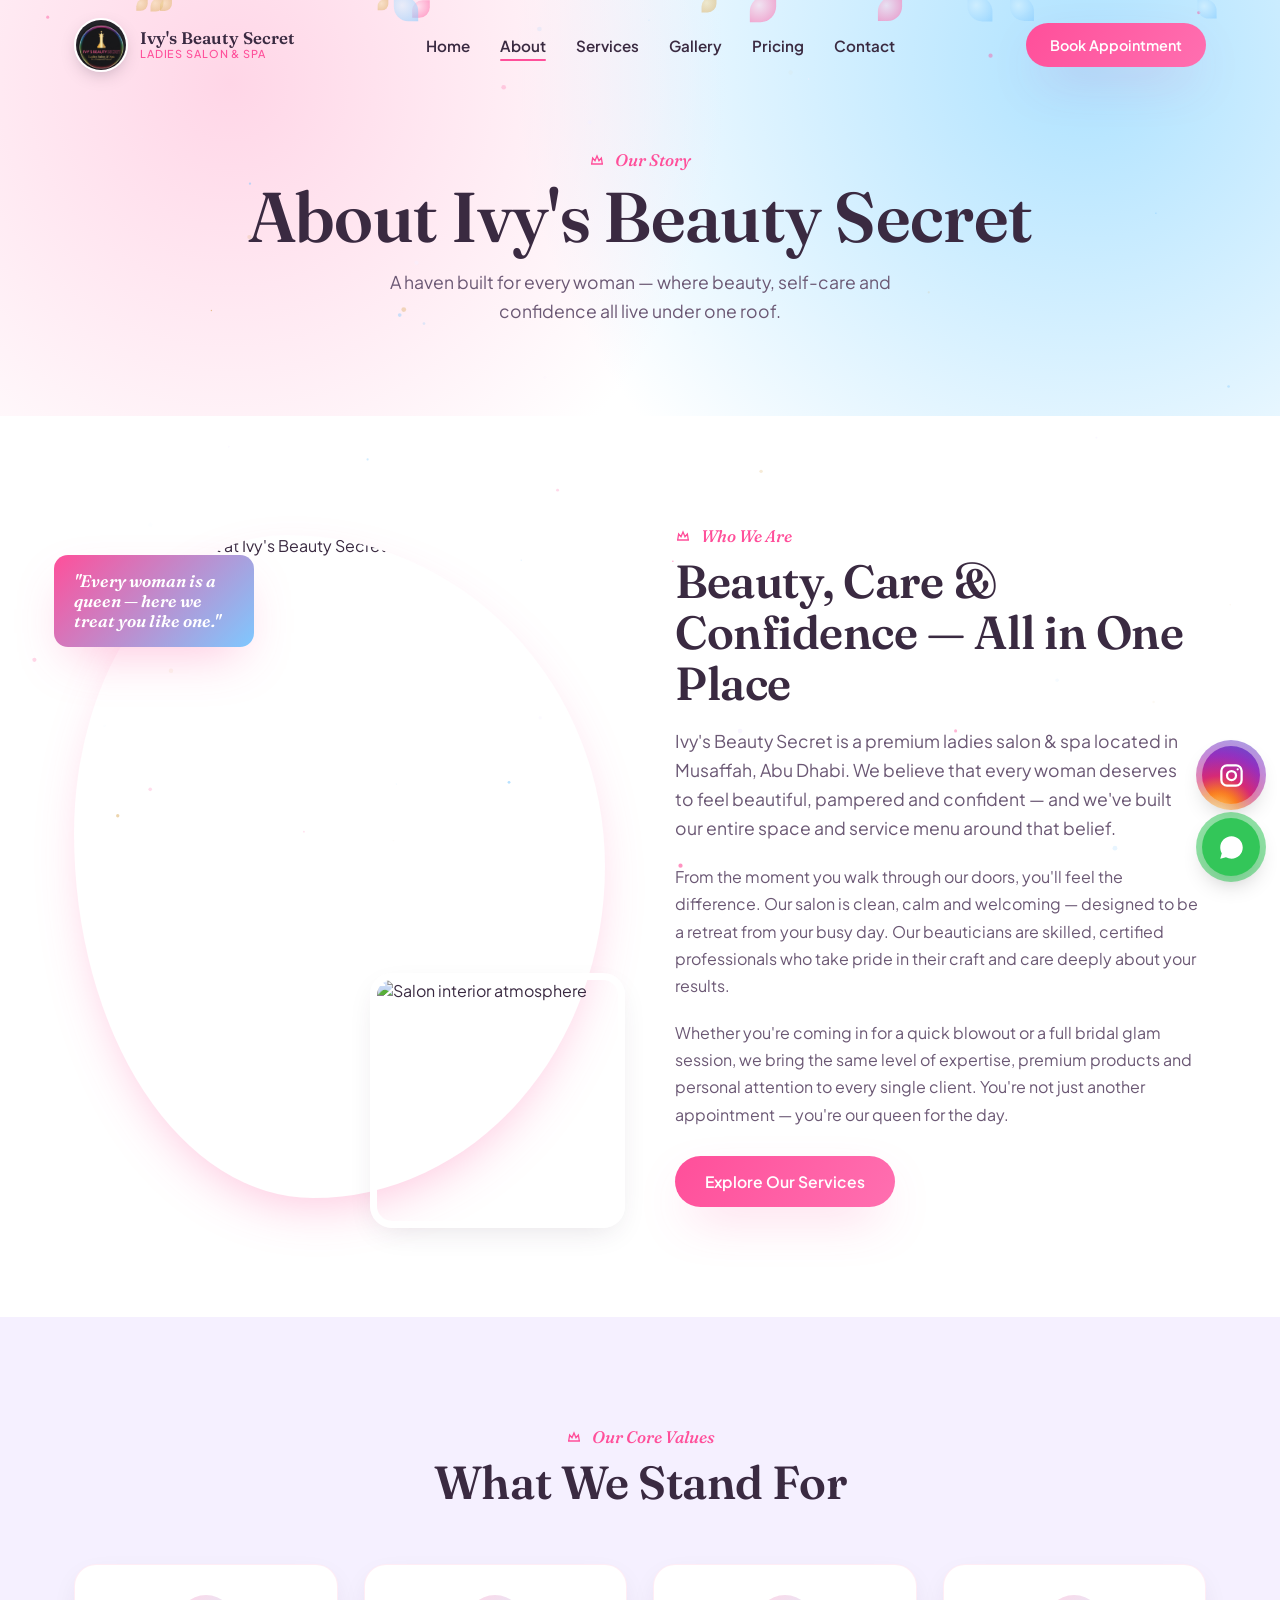
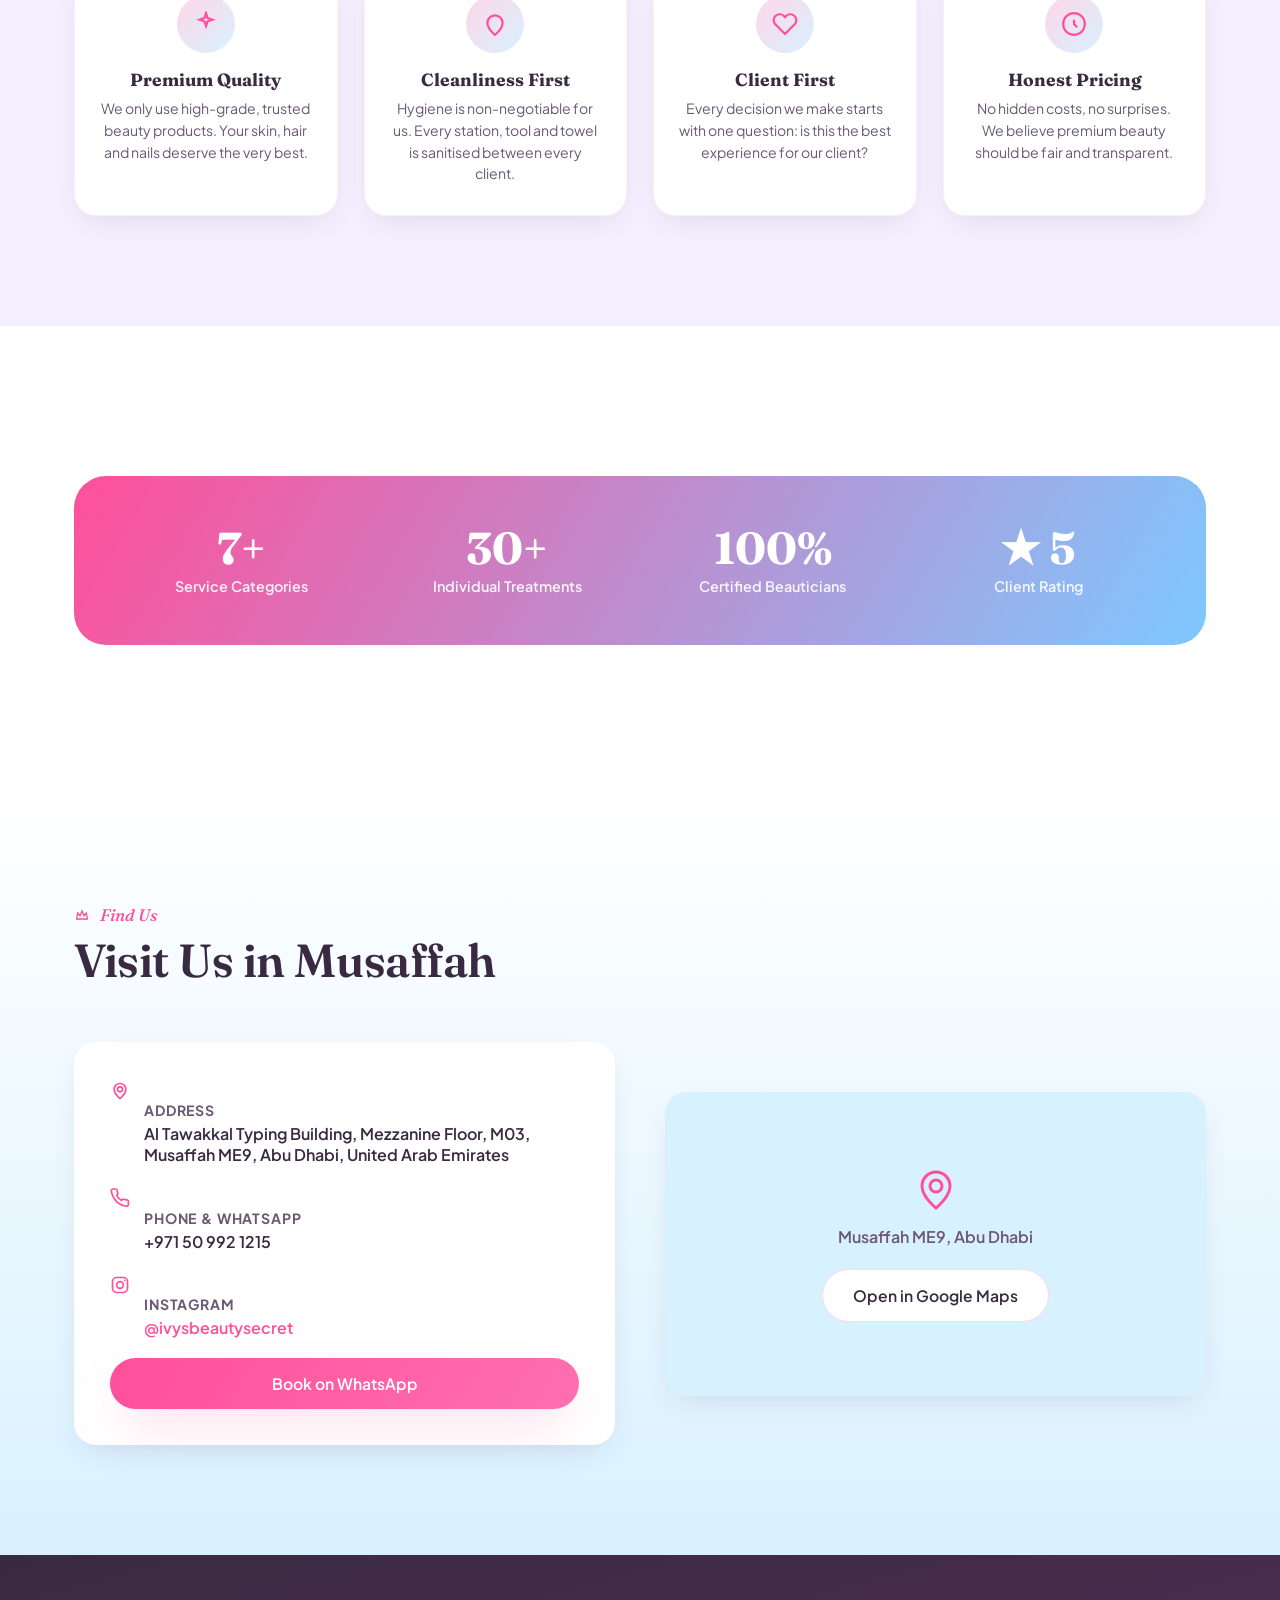
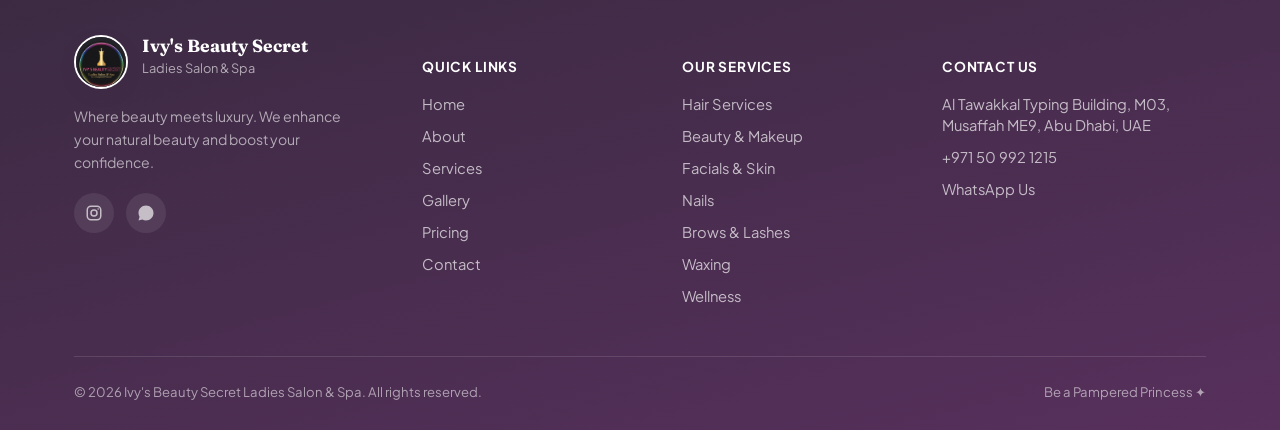
==== commit 3e16ad5a: "Add files via upload" ====
--- a/about.html
+++ b/about.html
@@ -1,421 +1,339 @@
 <!DOCTYPE html>
-<html lang="en" color-scheme="light">
+<html lang="en">
 <head>
-  <meta charset="UTF-8">
-  <meta name="viewport" content="width=device-width, initial-scale=1.0">
-  <title>About Us | Ivy's Beauty Secret — Ladies Salon & Spa Abu Dhabi</title>
-  <meta name="description" content="Discover the story behind Ivy's Beauty Secret — Abu Dhabi's premier ladies salon and spa, founded on the belief that every woman deserves to feel extraordinary.">
-
-  <meta property="og:title" content="About Ivy's Beauty Secret | Ladies Salon & Spa Abu Dhabi">
-  <meta property="og:description" content="The story, mission, and team behind Abu Dhabi's premier ladies salon and spa.">
-  <meta property="og:type" content="website">
-
-  <link rel="preconnect" href="https://fonts.googleapis.com">
-  <link rel="preconnect" href="https://fonts.gstatic.com" crossorigin>
-  <link href="https://fonts.googleapis.com/css2?family=Cormorant+Garamond:ital,wght@0,300;0,600;0,700;1,300;1,400&family=Poppins:wght@300;400;500;600&display=optional" rel="stylesheet">
-
-  <script src="https://unpkg.com/@phosphor-icons/web@2.1.1/src/index.js" defer></script>
-
-  <link rel="stylesheet" href="styles.css">
-  <link rel="stylesheet" href="pages.css">
+<meta charset="UTF-8">
+<meta name="viewport" content="width=device-width, initial-scale=1.0">
+<title>About Us | Ivy's Beauty Secret Ladies Salon & Spa</title>
+<meta name="description" content="Discover the story behind Ivy's Beauty Secret — a premium ladies salon & spa in Musaffah, Abu Dhabi, built around the belief that every woman is a queen.">
+<link rel="icon" id="favicon" href="">
+<link rel="preconnect" href="https://fonts.googleapis.com">
+<link rel="preconnect" href="https://fonts.gstatic.com" crossorigin>
+<link href="https://fonts.googleapis.com/css2?family=Fraunces:ital,wght@0,400;0,500;0,600;0,700;1,500;1,600&family=Plus+Jakarta+Sans:wght@400;500;600;700;800&display=swap" rel="stylesheet">
+<link rel="stylesheet" href="styles.css">
+<style>
+.page-banner{
+  padding:150px 0 90px;
+  background:
+    radial-gradient(circle at 18% 20%, var(--pink-soft) 0%, transparent 45%),
+    radial-gradient(circle at 85% 15%, var(--blue-soft) 0%, transparent 50%),
+    var(--white);
+  text-align:center;
+  position:relative;
+  overflow:hidden;
+}
+
+/* Story section */
+.story-grid{
+  display:grid;
+  grid-template-columns:1fr 1fr;
+  gap:70px;
+  align-items:center;
+}
+.story-photo-wrap{
+  position:relative;
+}
+.story-main-photo{
+  border-radius:40% 60% 55% 45% / 45% 50% 50% 55%;
+  overflow:hidden;
+  aspect-ratio:4/5;
+  box-shadow:var(--shadow-pink);
+  animation:blob-morph2 14s ease-in-out infinite;
+}
+.story-main-photo img{ width:100%; height:100%; object-fit:cover; }
+@keyframes blob-morph2{
+  0%,100%{ border-radius:40% 60% 55% 45% / 45% 50% 50% 55%; }
+  50%{ border-radius:60% 40% 45% 55% / 55% 45% 55% 45%; }
+}
+.story-accent{
+  position:absolute;
+  bottom:-30px; right:-20px;
+  width:48%;
+  aspect-ratio:1/1;
+  border-radius:var(--radius-md);
+  overflow:hidden;
+  border:7px solid var(--white);
+  box-shadow:var(--shadow-soft);
+}
+.story-accent img{ width:100%; height:100%; object-fit:cover; }
+.quote-chip{
+  position:absolute;
+  top:20px; left:-20px;
+  background:linear-gradient(135deg, var(--pink), var(--blue));
+  color:var(--white);
+  border-radius:var(--radius-sm);
+  padding:16px 20px;
+  font-family:var(--font-display);
+  font-style:italic;
+  font-size:1.05rem;
+  font-weight:600;
+  max-width:200px;
+  box-shadow:var(--shadow-pink);
+  z-index:3;
+  animation:float-card 5s ease-in-out infinite;
+}
+
+/* Values grid */
+.values-grid{
+  display:grid;
+  grid-template-columns:repeat(4,1fr);
+  gap:26px;
+  margin-top:56px;
+}
+.value-card{
+  background:var(--white);
+  border-radius:var(--radius-md);
+  padding:30px 24px;
+  text-align:center;
+  box-shadow:var(--shadow-soft);
+  transition:transform .4s ease, box-shadow .4s ease;
+  border:1px solid rgba(255,79,154,.1);
+}
+.value-card:hover{ transform:translateY(-6px); box-shadow:var(--shadow-pink); border-color:var(--pink-soft); }
+.value-icon{
+  width:58px; height:58px; border-radius:50%;
+  background:linear-gradient(135deg, var(--pink-soft), var(--blue-pale));
+  display:flex; align-items:center; justify-content:center;
+  margin:0 auto 16px;
+}
+.value-icon svg{ width:26px; height:26px; color:var(--pink); }
+.value-card h4{ font-family:var(--font-display); font-size:1.1rem; margin-bottom:8px; }
+.value-card p{ font-size:0.88rem; line-height:1.55; color:var(--ink-soft); }
+
+/* Stats strip */
+.stats-strip{
+  background:linear-gradient(120deg, var(--pink) 0%, var(--blue) 100%);
+  border-radius:var(--radius-lg);
+  padding:50px;
+  display:grid;
+  grid-template-columns:repeat(4,1fr);
+  gap:30px;
+  text-align:center;
+  color:var(--white);
+  margin:80px 0;
+}
+.stat-num{
+  font-family:var(--font-display);
+  font-size:2.8rem;
+  font-weight:700;
+  line-height:1;
+  margin-bottom:6px;
+}
+.stat-label{ font-size:0.9rem; opacity:.9; font-weight:600; }
+
+/* Location section */
+.location-grid{
+  display:grid;
+  grid-template-columns:1fr 1fr;
+  gap:50px;
+  align-items:center;
+}
+.location-card{
+  background:var(--white);
+  border-radius:var(--radius-md);
+  padding:36px;
+  box-shadow:var(--shadow-soft);
+}
+.location-card .detail{
+  display:flex; align-items:flex-start; gap:14px;
+  margin-bottom:20px;
+}
+.location-card .detail svg{ width:20px; height:20px; color:var(--pink); flex:none; margin-top:3px; }
+.location-card .detail h5{ font-size:0.88rem; text-transform:uppercase; letter-spacing:.06em; color:var(--ink-soft); margin-bottom:4px; }
+.location-card .detail p{ font-weight:600; }
+.map-placeholder{
+  border-radius:var(--radius-md);
+  overflow:hidden;
+  aspect-ratio:16/9;
+  box-shadow:var(--shadow-soft);
+  background:var(--blue-pale);
+  display:flex;
+  align-items:center;
+  justify-content:center;
+  flex-direction:column;
+  gap:12px;
+  color:var(--ink-soft);
+  font-weight:600;
+  text-align:center;
+  padding:20px;
+}
+.map-placeholder svg{ width:48px; height:48px; color:var(--pink); }
+
+@media(max-width:860px){
+  .story-grid, .location-grid{ grid-template-columns:1fr; gap:40px; }
+  .values-grid{ grid-template-columns:1fr 1fr; }
+  .stats-strip{ grid-template-columns:1fr 1fr; padding:34px 24px; }
+  .story-accent, .quote-chip{ display:none; }
+}
+@media(max-width:520px){
+  .values-grid{ grid-template-columns:1fr; }
+  .stats-strip{ grid-template-columns:1fr 1fr; }
+}
+</style>
 </head>
 <body>
 
-  <!-- ═══════════════════════════════════════════
-       NAVIGATION
-  ═══════════════════════════════════════════ -->
-  <nav class="nav" id="nav" role="navigation" aria-label="Main navigation">
-    <div class="nav__inner">
-      <a href="index.html" class="nav__logo" aria-label="Ivy's Beauty Secret — Home">
-        <img src="https://i.imgur.com/placeholder-logo.png"
-             alt="Ivy's Beauty Secret Ladies Salon & Spa"
-             class="nav__logo-img"
-             onerror="this.style.display='none'; this.nextElementSibling.style.display='flex'">
-        <div class="nav__logo-text" style="display:none">
-          <span class="nav__logo-primary">IVY'S BEAUTY</span>
-          <span class="nav__logo-secondary">SECRET</span>
-        </div>
-      </a>
-
-      <ul class="nav__links" role="list">
-        <li><a href="index.html" class="nav__link">Home</a></li>
-        <li><a href="about.html" class="nav__link nav__link--active">About</a></li>
-        <li><a href="services.html" class="nav__link">Services</a></li>
-        <li><a href="gallery.html" class="nav__link">Gallery</a></li>
-        <li><a href="pricing.html" class="nav__link">Pricing</a></li>
-        <li><a href="testimonials.html" class="nav__link">Testimonials</a></li>
-        <li><a href="contact.html" class="nav__link">Contact</a></li>
-      </ul>
-
-      <a href="contact.html#booking" class="nav__cta btn btn--pink">Reserve Your Experience</a>
-
-      <button class="nav__hamburger" id="navToggle" aria-label="Open navigation menu" aria-expanded="false" aria-controls="mobileNav">
-        <span class="nav__hamburger-bar"></span>
-        <span class="nav__hamburger-bar"></span>
-        <span class="nav__hamburger-bar"></span>
-      </button>
-    </div>
-  </nav>
-
-  <!-- Mobile Nav Overlay -->
-  <div class="mobile-nav" id="mobileNav" role="dialog" aria-modal="true" aria-label="Navigation menu">
-    <div class="mobile-nav__inner">
-      <button class="mobile-nav__close" id="navClose" aria-label="Close navigation menu">
-        <i class="ph-thin ph-x"></i>
-      </button>
-      <nav class="mobile-nav__links" aria-label="Mobile navigation">
-        <a href="index.html" class="mobile-nav__link">Home</a>
-        <a href="about.html" class="mobile-nav__link mobile-nav__link--active">About</a>
-        <a href="services.html" class="mobile-nav__link">Services</a>
-        <a href="gallery.html" class="mobile-nav__link">Gallery</a>
-        <a href="pricing.html" class="mobile-nav__link">Pricing</a>
-        <a href="testimonials.html" class="mobile-nav__link">Testimonials</a>
-        <a href="contact.html" class="mobile-nav__link">Contact</a>
-      </nav>
-      <div class="mobile-nav__footer">
-        <p class="mobile-nav__contact">+971 50 992 1215</p>
-        <p class="mobile-nav__contact">@ivysbeautysecret</p>
-        <div class="mobile-nav__socials">
-          <a href="https://www.instagram.com/ivysbeautysecret/" target="_blank" rel="noopener" aria-label="Follow Ivy's on Instagram" class="mobile-nav__social-icon">
-            <i class="ph-thin ph-instagram-logo"></i>
-          </a>
-          <a href="https://wa.me/971509921215" target="_blank" rel="noopener" aria-label="Chat on WhatsApp" class="mobile-nav__social-icon">
-            <i class="ph-thin ph-whatsapp-logo"></i>
-          </a>
-          <a href="#" target="_blank" rel="noopener" aria-label="Follow on TikTok" class="mobile-nav__social-icon">
-            <i class="ph-thin ph-tiktok-logo"></i>
-          </a>
-          <a href="#" target="_blank" rel="noopener" aria-label="Follow on Facebook" class="mobile-nav__social-icon">
-            <i class="ph-thin ph-facebook-logo"></i>
-          </a>
-        </div>
-      </div>
-    </div>
-  </div>
-
-
-  <!-- ═══════════════════════════════════════════
-       ABOUT HERO
-  ═══════════════════════════════════════════ -->
-  <section class="page-hero page-hero--about" aria-labelledby="about-hero-heading">
-    <img
-      src="https://images.unsplash.com/photo-1633681926022-84c23e8cb2d6?w=1920&q=80"
-      alt="Interior of Ivy's Beauty Secret salon, Abu Dhabi"
-      class="page-hero__bg img-hero"
-      width="1920" height="1100" loading="eager" fetchpriority="high">
-    <div class="page-hero__overlay" aria-hidden="true"></div>
-    <div class="page-hero__content" data-animate="fade-up">
-      <div class="ornament-line ornament-line--center" aria-hidden="true"></div>
-      <p class="section-script">Our Story</p>
-      <h1 class="page-hero__headline" id="about-hero-heading">WHERE BEAUTY<br>MEETS LUXURY</h1>
-      <p class="page-hero__body">Abu Dhabi's premier ladies salon &amp; spa — founded on one belief.</p>
-    </div>
-    <div class="section-exit section-exit--to-white" aria-hidden="true"></div>
-  </section>
-
-
-  <!-- ═══════════════════════════════════════════
-       OUR STORY — editorial split
-  ═══════════════════════════════════════════ -->
-  <section class="our-story" aria-labelledby="our-story-heading">
-    <div class="container">
-      <div class="our-story__inner">
-
-        <div class="our-story__content" data-animate="slide-left">
-          <div class="ornament-line" aria-hidden="true"></div>
-          <p class="section-script">How It Began</p>
-          <h2 class="section-h2" id="our-story-heading">A VISION FOR<br>EVERY WOMAN</h2>
-          <p class="story__body">
-            Ivy's Beauty Secret was founded with one belief — that every woman
-            deserves to feel extraordinary, regardless of the occasion. What
-            began as a small studio in Musaffah has grown into Abu Dhabi's
-            most trusted destination for hair, makeup, bridal beauty, skin care,
-            and relaxation.
-          </p>
-          <p class="story__body">
-            Every detail of the salon — from the products we choose to the
-            beauticians we train — is selected with one question in mind:
-            will this make a woman feel like the best version of herself?
-          </p>
-          <p class="story__founder">
-            "We don't just style hair or apply makeup. We help women walk
-            out feeling like the queens they already are."
-          </p>
-        </div>
-
-        <div class="our-story__image-wrap" data-animate="slide-right">
-          <img
-            src="https://images.unsplash.com/photo-1560066984-138dadb4c035?w=900&q=80"
-            alt="A beautician at work inside Ivy's Beauty Secret"
-            class="our-story__image img-hero"
-            width="900" height="1050" loading="lazy">
-        </div>
-
-      </div>
-    </div>
-    <div class="section-exit section-exit--to-blush" aria-hidden="true"></div>
-  </section>
-
-
-  <!-- ═══════════════════════════════════════════
-       MISSION & VISION
-  ═══════════════════════════════════════════ -->
-  <section class="mission" aria-labelledby="mission-heading">
-    <div class="container">
-      <div class="section-header section-header--center" data-animate="fade-up">
-        <p class="section-script">Our Promise</p>
-        <h2 class="section-h2" id="mission-heading">MISSION &amp; VISION</h2>
-      </div>
-
-      <div class="mission__grid" data-animate="fade-up">
-        <div class="mission__card">
-          <div class="mission__icon" aria-hidden="true"><i class="ph-thin ph-target"></i></div>
-          <h3 class="mission__title">Our Mission</h3>
-          <p class="mission__body">
-            To deliver luxury beauty and spa experiences that make every
-            woman in Abu Dhabi feel confident, cared for, and beautiful —
-            using only premium products and certified expertise.
-          </p>
-        </div>
-        <div class="mission__card">
-          <div class="mission__icon" aria-hidden="true"><i class="ph-thin ph-sparkle"></i></div>
-          <h3 class="mission__title">Our Vision</h3>
-          <p class="mission__body">
-            To be recognised as Abu Dhabi's most trusted name in ladies'
-            beauty — a salon where luxury, hygiene, and genuine care for
-            every client are never compromised.
-          </p>
-        </div>
-      </div>
-    </div>
-    <div class="section-exit section-exit--to-white" aria-hidden="true"></div>
-  </section>
-
-
-  <!-- ═══════════════════════════════════════════
-       MEET OUR TEAM
-  ═══════════════════════════════════════════ -->
-  <section class="team" aria-labelledby="team-heading">
-    <div class="container">
-      <div class="section-header section-header--center" data-animate="fade-up">
-        <p class="section-script">The Hands Behind the Magic</p>
-        <h2 class="section-h2" id="team-heading">MEET OUR TEAM</h2>
-        <p class="section-body">Certified, internationally trained, and passionate about beauty.</p>
-      </div>
-
-      <div class="team__grid" data-animate="fade-up">
-
-        <article class="team-card">
-          <div class="team-card__image-wrap">
-            <img src="https://images.unsplash.com/photo-1580489944761-15a19d654956?w=500&q=80"
-                 alt="Senior hair stylist at Ivy's Beauty Secret"
-                 class="team-card__image img-card" width="500" height="560" loading="lazy">
-          </div>
-          <h3 class="team-card__name">Senior Hair Stylist</h3>
-          <p class="team-card__role">Hair Artistry &amp; Colour Specialist</p>
-        </article>
-
-        <article class="team-card">
-          <div class="team-card__image-wrap">
-            <img src="https://images.unsplash.com/photo-1487412947147-5cebf100ffc2?w=500&q=80"
-                 alt="Lead makeup artist at Ivy's Beauty Secret"
-                 class="team-card__image img-card" width="500" height="560" loading="lazy">
-          </div>
-          <h3 class="team-card__name">Lead Makeup Artist</h3>
-          <p class="team-card__role">Bridal &amp; Editorial Makeup</p>
-        </article>
-
-        <article class="team-card">
-          <div class="team-card__image-wrap">
-            <img src="https://images.unsplash.com/photo-1616394584738-fc6e612e71b9?w=500&q=80"
-                 alt="Skin care specialist at Ivy's Beauty Secret"
-                 class="team-card__image img-card" width="500" height="560" loading="lazy">
-          </div>
-          <h3 class="team-card__name">Skin Care Specialist</h3>
-          <p class="team-card__role">Facials &amp; HydraFacial Expert</p>
-        </article>
-
-        <article class="team-card">
-          <div class="team-card__image-wrap">
-            <img src="https://images.unsplash.com/photo-1487412720507-e7ab37603c6f?w=500&q=80"
-                 alt="Spa therapist at Ivy's Beauty Secret"
-                 class="team-card__image img-card" width="500" height="560" loading="lazy">
-          </div>
-          <h3 class="team-card__name">Spa Therapist</h3>
-          <p class="team-card__role">Massage &amp; Relaxation Treatments</p>
-        </article>
-
-      </div>
-    </div>
-    <div class="section-exit section-exit--to-lavender" aria-hidden="true"></div>
-  </section>
-
-
-  <!-- ═══════════════════════════════════════════
-       OUR VALUES
-  ═══════════════════════════════════════════ -->
-  <section class="values" aria-labelledby="values-heading">
-    <div class="container">
-      <div class="section-header section-header--center" data-animate="fade-up">
-        <p class="section-script">What Guides Us</p>
-        <h2 class="section-h2" id="values-heading">OUR VALUES</h2>
-      </div>
-
-      <div class="values__grid" data-animate="fade-up">
-        <div class="values__card">
-          <i class="ph-thin ph-certificate values__icon" aria-hidden="true"></i>
-          <h3 class="values__title">Expertise</h3>
-          <p class="values__body">Internationally trained, certified beauticians.</p>
-        </div>
-        <div class="values__card">
-          <i class="ph-thin ph-sparkle values__icon" aria-hidden="true"></i>
-          <h3 class="values__title">Luxury</h3>
-          <p class="values__body">Only premium international beauty brands.</p>
-        </div>
-        <div class="values__card">
-          <i class="ph-thin ph-shield-check values__icon" aria-hidden="true"></i>
-          <h3 class="values__title">Hygiene</h3>
-          <p class="values__body">Pristine, sanitised standards — always.</p>
-        </div>
-        <div class="values__card">
-          <i class="ph-thin ph-heart values__icon" aria-hidden="true"></i>
-          <h3 class="values__title">Care</h3>
-          <p class="values__body">Every client treated with individual attention.</p>
-        </div>
-      </div>
-    </div>
-    <div class="section-exit section-exit--to-booking" aria-hidden="true"></div>
-  </section>
-
-
-  <!-- ═══════════════════════════════════════════
-       BOOKING CTA STRIP (condensed)
-  ═══════════════════════════════════════════ -->
-  <section class="cta-strip" aria-labelledby="about-cta-heading">
-    <div class="cta-strip__glow" aria-hidden="true"></div>
-    <div class="container cta-strip__inner" data-animate="fade-up">
-      <div class="ornament-duo ornament-duo--white" aria-hidden="true">✦ ——— ✦</div>
-      <h2 class="cta-strip__headline" id="about-cta-heading">READY TO EXPERIENCE<br>IVY'S FOR YOURSELF?</h2>
-      <a href="https://wa.me/971509921215?text=Hello%20Ivy%27s%20Beauty%20Secret.%20I%20would%20like%20to%20arrange%20an%20appointment.%20Please%20let%20me%20know%20your%20availability."
-         class="btn btn--gold" target="_blank" rel="noopener">
-        Reserve Your Moment ✦
-      </a>
-    </div>
-  </section>
-
-
-  <!-- ═══════════════════════════════════════════
-       FOOTER
-  ═══════════════════════════════════════════ -->
-  <footer class="footer" role="contentinfo">
-    <div class="footer__top-border" aria-hidden="true"></div>
-    <div class="footer__glow" aria-hidden="true"></div>
-
-    <div class="container">
-      <div class="footer__grid">
-
-        <div class="footer__brand">
-          <a href="index.html" class="footer__logo-link" aria-label="Ivy's Beauty Secret — Home">
-            <div class="footer__logo-text">
-              <span class="footer__logo-primary">IVY'S BEAUTY</span>
-              <span class="footer__logo-accent">SECRET</span>
-            </div>
-          </a>
-          <p class="footer__tagline">Where Beauty Meets Luxury</p>
-          <p class="footer__location">Abu Dhabi, United Arab Emirates</p>
-          <p class="footer__brand-tagline">"Be a Pampered Princess" ✦</p>
-
-          <div class="footer__socials" role="list" aria-label="Follow Ivy's Beauty Secret on social media">
-            <a href="https://www.instagram.com/ivysbeautysecret/" target="_blank" rel="noopener" class="footer__social" role="listitem" aria-label="Follow Ivy's on Instagram"><i class="ph-thin ph-instagram-logo"></i></a>
-            <a href="https://wa.me/971509921215" target="_blank" rel="noopener" class="footer__social" role="listitem" aria-label="Chat on WhatsApp"><i class="ph-thin ph-whatsapp-logo"></i></a>
-            <a href="#" target="_blank" rel="noopener" class="footer__social" role="listitem" aria-label="Follow on TikTok"><i class="ph-thin ph-tiktok-logo"></i></a>
-            <a href="#" target="_blank" rel="noopener" class="footer__social" role="listitem" aria-label="Follow on Facebook"><i class="ph-thin ph-facebook-logo"></i></a>
-          </div>
-
-          <div class="footer__insta" aria-label="Recent Instagram posts">
-            <a href="https://www.instagram.com/ivysbeautysecret/" target="_blank" rel="noopener" class="footer__insta-item" aria-label="View on Instagram">
-              <img src="https://images.unsplash.com/photo-1522337360788-8b13dee7a37e?w=130&q=70" alt="@ivysbeautysecret on Instagram" width="64" height="64" loading="lazy">
-            </a>
-            <a href="https://www.instagram.com/ivysbeautysecret/" target="_blank" rel="noopener" class="footer__insta-item" aria-label="View on Instagram">
-              <img src="https://images.unsplash.com/photo-1487412947147-5cebf100ffc2?w=130&q=70" alt="@ivysbeautysecret on Instagram" width="64" height="64" loading="lazy">
-            </a>
-            <a href="https://www.instagram.com/ivysbeautysecret/" target="_blank" rel="noopener" class="footer__insta-item" aria-label="View on Instagram">
-              <img src="https://images.unsplash.com/photo-1616394584738-fc6e612e71b9?w=130&q=70" alt="@ivysbeautysecret on Instagram" width="64" height="64" loading="lazy">
-            </a>
-          </div>
-          <p class="footer__insta-handle">@ivysbeautysecret</p>
-        </div>
-
-        <nav class="footer__nav-col" aria-label="Quick links">
-          <h3 class="footer__col-heading">QUICK LINKS</h3>
-          <ul class="footer__links" role="list">
-            <li><a href="index.html" class="footer__link">Home</a></li>
-            <li><a href="about.html" class="footer__link">About</a></li>
-            <li><a href="services.html" class="footer__link">Services</a></li>
-            <li><a href="gallery.html" class="footer__link">Gallery</a></li>
-            <li><a href="pricing.html" class="footer__link">Pricing</a></li>
-            <li><a href="testimonials.html" class="footer__link">Testimonials</a></li>
-            <li><a href="contact.html" class="footer__link">Contact</a></li>
-          </ul>
-        </nav>
-
-        <nav class="footer__nav-col" aria-label="Our services">
-          <h3 class="footer__col-heading">OUR SERVICES</h3>
-          <ul class="footer__links" role="list">
-            <li><a href="services.html#hair" class="footer__link">Hair Services</a></li>
-            <li><a href="services.html#makeup" class="footer__link">Makeup & Glam</a></li>
-            <li><a href="services.html#bridal" class="footer__link">Bridal Beauty</a></li>
-            <li><a href="services.html#skin" class="footer__link">Skin & Facial</a></li>
-            <li><a href="services.html#nails" class="footer__link">Nail Services</a></li>
-            <li><a href="services.html#spa" class="footer__link">Spa & Massage</a></li>
-            <li><a href="services.html#threading" class="footer__link">Threading</a></li>
-            <li><a href="services.html#threading" class="footer__link">Waxing</a></li>
-          </ul>
-        </nav>
-
-        <div class="footer__contact-col">
-          <h3 class="footer__col-heading">CONTACT US</h3>
-          <ul class="footer__contact-list" role="list">
-            <li><i class="ph-thin ph-phone" aria-hidden="true"></i><a href="tel:+971509921215" class="footer__link">+971 50 992 1215</a></li>
-            <li><i class="ph-thin ph-whatsapp-logo" aria-hidden="true"></i><a href="https://wa.me/971509921215" target="_blank" rel="noopener" class="footer__link">WhatsApp</a></li>
-            <li><i class="ph-thin ph-map-pin" aria-hidden="true"></i><address class="footer__address">Mezzanine Floor · Musaffah ME9<br>Abu Dhabi, United Arab Emirates</address></li>
-            <li><i class="ph-thin ph-instagram-logo" aria-hidden="true"></i><a href="https://www.instagram.com/ivysbeautysecret/" target="_blank" rel="noopener" class="footer__link">@ivysbeautysecret</a></li>
-          </ul>
-          <a href="contact.html#booking" class="footer__book-cta">Book an Appointment →</a>
-        </div>
-
-      </div>
-    </div>
-
-    <div class="footer__bottom">
-      <div class="container footer__bottom-inner">
-        <p class="footer__copy">© 2025 Ivy's Beauty Secret Ladies Salon &amp; Spa · All Rights Reserved</p>
-        <p class="footer__address-short">Musaffah ME9, Abu Dhabi, United Arab Emirates</p>
-      </div>
-    </div>
-  </footer>
-
-
-  <!-- ═══════════════════════════════════════════
-       FLOATING PERSISTENT ELEMENTS
-  ═══════════════════════════════════════════ -->
-  <a href="https://wa.me/971509921215?text=Hello%20Ivy%27s%20Beauty%20Secret.%20I%20would%20like%20to%20arrange%20an%20appointment.%20Please%20let%20me%20know%20your%20availability."
-     class="whatsapp-widget" target="_blank" rel="noopener" id="whatsappWidget" aria-label="Chat with us on WhatsApp">
-    <svg viewBox="0 0 24 24" fill="currentColor" width="28" height="28" aria-hidden="true">
-      <path d="M17.472 14.382c-.297-.149-1.758-.867-2.03-.967-.273-.099-.471-.148-.67.15-.197.297-.767.966-.94 1.164-.173.199-.347.223-.644.075-.297-.15-1.255-.463-2.39-1.475-.883-.788-1.48-1.761-1.653-2.059-.173-.297-.018-.458.13-.606.134-.133.298-.347.446-.52.149-.174.198-.298.298-.497.099-.198.05-.371-.025-.52-.075-.149-.669-1.612-.916-2.207-.242-.579-.487-.5-.669-.51-.173-.008-.371-.01-.57-.01-.198 0-.52.074-.792.372-.272.297-1.04 1.016-1.04 2.479 0 1.462 1.065 2.875 1.213 3.074.149.198 2.096 3.2 5.077 4.487.709.306 1.262.489 1.694.625.712.227 1.36.195 1.871.118.571-.085 1.758-.719 2.006-1.413.248-.694.248-1.289.173-1.413-.074-.124-.272-.198-.57-.347m-5.421 7.403h-.004a9.87 9.87 0 01-5.031-1.378l-.361-.214-3.741.982.998-3.648-.235-.374a9.86 9.86 0 01-1.51-5.26c.001-5.45 4.436-9.884 9.888-9.884 2.64 0 5.122 1.03 6.988 2.898a9.825 9.825 0 012.893 6.994c-.003 5.45-4.437 9.884-9.885 9.884m8.413-18.297A11.815 11.815 0 0012.05 0C5.495 0 .16 5.335.157 11.892c0 2.096.547 4.142 1.588 5.945L.057 24l6.305-1.654a11.882 11.882 0 005.683 1.448h.005c6.554 0 11.89-5.335 11.893-11.893a11.821 11.821 0 00-3.48-8.413z"/>
-    </svg>
-    <span class="whatsapp-widget__tooltip" role="tooltip">Chat with us</span>
-  </a>
-
-  <div class="mobile-booking-bar" id="mobileBookingBar" aria-label="Quick booking options" hidden>
-    <a href="tel:+971509921215" class="mobile-booking-bar__btn" aria-label="Call Ivy's Beauty Secret">
-      <i class="ph-thin ph-phone" aria-hidden="true"></i> Call Now
-    </a>
-    <a href="contact.html#booking" class="mobile-booking-bar__btn mobile-booking-bar__btn--primary" aria-label="Book your appointment">
-      Reserve Your Moment →
-    </a>
-  </div>
-
-  <script src="script.js" defer></script>
+<canvas id="sparkle-canvas" aria-hidden="true"></canvas>
+
+<header class="site-header">
+  <div class="container nav-inner">
+    <a href="index.html" class="brand"><img class="brand-logo" alt="Ivy's Beauty Secret logo"><span class="brand-name">Ivy's Beauty Secret<span>Ladies Salon &amp; Spa</span></span></a>
+    <nav class="nav-links">
+      <a href="index.html">Home</a><a href="about.html" class="active">About</a><a href="services.html">Services</a>
+      <a href="gallery.html">Gallery</a><a href="pricing.html">Pricing</a><a href="contact.html">Contact</a>
+    </nav>
+    <div class="nav-cta"><a class="btn btn-primary" href="https://wa.me/971509921215?text=Hi%20Ivy%27s%20Beauty%20Secret!%20I%27d%20like%20to%20book%20an%20appointment." target="_blank" rel="noopener">Book Appointment</a></div>
+    <button class="menu-toggle" aria-label="Open menu"><span></span></button>
+  </div>
+</header>
+<div class="mobile-menu">
+  <a href="index.html">Home</a><a href="about.html">About</a><a href="services.html">Services</a>
+  <a href="gallery.html">Gallery</a><a href="pricing.html">Pricing</a><a href="contact.html">Contact</a>
+  <a class="btn btn-primary" href="https://wa.me/971509921215?text=Hi%20Ivy%27s%20Beauty%20Secret!%20I%27d%20like%20to%20book%20an%20appointment." target="_blank" rel="noopener">Book on WhatsApp</a>
+</div>
+<div class="float-actions">
+  <a class="float-btn instagram" href="https://www.instagram.com/ivysbeautysecret/" target="_blank" rel="noopener" aria-label="Instagram"><svg viewBox="0 0 24 24" fill="none" stroke="currentColor" stroke-width="2"><rect x="3" y="3" width="18" height="18" rx="5"/><circle cx="12" cy="12" r="4"/><circle cx="17.5" cy="6.5" r="1" fill="currentColor" stroke="none"/></svg></a>
+  <a class="float-btn whatsapp" href="https://wa.me/971509921215?text=Hi%20Ivy%27s%20Beauty%20Secret!%20I%27d%20like%20to%20book%20an%20appointment." target="_blank" rel="noopener" aria-label="WhatsApp"><svg viewBox="0 0 24 24" fill="currentColor"><path d="M12 2C6.48 2 2 6.48 2 12c0 1.85.5 3.58 1.37 5.07L2 22l5.07-1.33A9.93 9.93 0 0 0 12 22c5.52 0 10-4.48 10-10S17.52 2 12 2Z"/></svg></a>
+</div>
+
+<!-- BANNER -->
+<section class="page-banner">
+  <div class="petal-field" data-count="12"></div>
+  <div class="container reveal">
+    <span class="eyebrow" style="justify-content:center;">
+      <svg class="crown-mark" viewBox="0 0 24 24" fill="none" stroke="currentColor" stroke-width="2"><path d="M3 18h18M4 18l1.5-9L9 13l3-7 3 7 3.5-4L20 18"/></svg>
+      Our Story
+    </span>
+    <h1>About Ivy's Beauty Secret</h1>
+    <p class="lede" style="margin:14px auto 0;text-align:center;">A haven built for every woman — where beauty, self-care and confidence all live under one roof.</p>
+  </div>
+</section>
+
+<!-- OUR STORY -->
+<section class="section">
+  <div class="container">
+    <div class="story-grid">
+      <div class="story-photo-wrap reveal">
+        <div class="quote-chip">"Every woman is a queen — here we treat you like one."</div>
+        <div class="story-main-photo">
+          <img src="https://images.unsplash.com/photo-1551184451-76b762941ad6?auto=format&fit=crop&w=1000&q=80" alt="Beauty specialist at Ivy's Beauty Secret">
+        </div>
+        <div class="story-accent">
+          <img src="https://images.unsplash.com/photo-1560869713-bf165a9cfac1?auto=format&fit=crop&w=500&q=80" alt="Salon interior atmosphere">
+        </div>
+      </div>
+      <div class="reveal reveal-delay-1">
+        <span class="eyebrow">
+          <svg class="crown-mark" viewBox="0 0 24 24" fill="none" stroke="currentColor" stroke-width="2"><path d="M3 18h18M4 18l1.5-9L9 13l3-7 3 7 3.5-4L20 18"/></svg>
+          Who We Are
+        </span>
+        <h2>Beauty, Care &amp; Confidence — All in One Place</h2>
+        <p class="lede" style="margin:18px 0 20px;">Ivy's Beauty Secret is a premium ladies salon &amp; spa located in Musaffah, Abu Dhabi. We believe that every woman deserves to feel beautiful, pampered and confident — and we've built our entire space and service menu around that belief.</p>
+        <p style="color:var(--ink-soft);line-height:1.7;margin-bottom:20px;">From the moment you walk through our doors, you'll feel the difference. Our salon is clean, calm and welcoming — designed to be a retreat from your busy day. Our beauticians are skilled, certified professionals who take pride in their craft and care deeply about your results.</p>
+        <p style="color:var(--ink-soft);line-height:1.7;">Whether you're coming in for a quick blowout or a full bridal glam session, we bring the same level of expertise, premium products and personal attention to every single client. You're not just another appointment — you're our queen for the day.</p>
+        <a class="btn btn-primary" style="margin-top:28px;" href="services.html">Explore Our Services</a>
+      </div>
+    </div>
+  </div>
+</section>
+
+<!-- VALUES -->
+<section class="section bg-lavender">
+  <div class="container">
+    <div class="section-head center reveal">
+      <span class="eyebrow" style="justify-content:center;">
+        <svg class="crown-mark" viewBox="0 0 24 24" fill="none" stroke="currentColor" stroke-width="2"><path d="M3 18h18M4 18l1.5-9L9 13l3-7 3 7 3.5-4L20 18"/></svg>
+        Our Core Values
+      </span>
+      <h2>What We Stand For</h2>
+    </div>
+    <div class="values-grid">
+      <div class="value-card reveal">
+        <div class="value-icon"><svg viewBox="0 0 24 24" fill="none" stroke="currentColor" stroke-width="2"><path d="M12 2l1.5 4.5L18 8l-4.5 1.5L12 14l-1.5-4.5L6 8l4.5-1.5z"/></svg></div>
+        <h4>Premium Quality</h4>
+        <p>We only use high-grade, trusted beauty products. Your skin, hair and nails deserve the very best.</p>
+      </div>
+      <div class="value-card reveal reveal-delay-1">
+        <div class="value-icon"><svg viewBox="0 0 24 24" fill="none" stroke="currentColor" stroke-width="2"><path d="M12 22s-7-5.5-7-11a7 7 0 0 1 14 0c0 5.5-7 11-7 11Z"/></svg></div>
+        <h4>Cleanliness First</h4>
+        <p>Hygiene is non-negotiable for us. Every station, tool and towel is sanitised between every client.</p>
+      </div>
+      <div class="value-card reveal reveal-delay-2">
+        <div class="value-icon"><svg viewBox="0 0 24 24" fill="none" stroke="currentColor" stroke-width="2"><path d="M20.84 4.61a5.5 5.5 0 0 0-7.78 0L12 5.67l-1.06-1.06a5.5 5.5 0 0 0-7.78 7.78l1.06 1.06L12 21.23l7.78-7.78 1.06-1.06a5.5 5.5 0 0 0 0-7.78z"/></svg></div>
+        <h4>Client First</h4>
+        <p>Every decision we make starts with one question: is this the best experience for our client?</p>
+      </div>
+      <div class="value-card reveal reveal-delay-3">
+        <div class="value-icon"><svg viewBox="0 0 24 24" fill="none" stroke="currentColor" stroke-width="2"><circle cx="12" cy="12" r="10"/><path d="M12 8v4l3 3"/></svg></div>
+        <h4>Honest Pricing</h4>
+        <p>No hidden costs, no surprises. We believe premium beauty should be fair and transparent.</p>
+      </div>
+    </div>
+  </div>
+</section>
+
+<!-- STATS -->
+<section class="section-tight">
+  <div class="container">
+    <div class="stats-strip reveal">
+      <div><div class="stat-num">7+</div><div class="stat-label">Service Categories</div></div>
+      <div><div class="stat-num">30+</div><div class="stat-label">Individual Treatments</div></div>
+      <div><div class="stat-num">100%</div><div class="stat-label">Certified Beauticians</div></div>
+      <div><div class="stat-num">★ 5</div><div class="stat-label">Client Rating</div></div>
+    </div>
+  </div>
+</section>
+
+<!-- LOCATION -->
+<section class="section bg-blue-fade" id="location">
+  <div class="container">
+    <div class="section-head reveal">
+      <span class="eyebrow">
+        <svg class="crown-mark" viewBox="0 0 24 24" fill="none" stroke="currentColor" stroke-width="2"><path d="M3 18h18M4 18l1.5-9L9 13l3-7 3 7 3.5-4L20 18"/></svg>
+        Find Us
+      </span>
+      <h2>Visit Us in Musaffah</h2>
+    </div>
+    <div class="location-grid">
+      <div class="location-card reveal">
+        <div class="detail">
+          <svg viewBox="0 0 24 24" fill="none" stroke="currentColor" stroke-width="2"><path d="M12 21s-7-5.5-7-11a7 7 0 0 1 14 0c0 5.5-7 11-7 11Z"/><circle cx="12" cy="10" r="3"/></svg>
+          <div><h5>Address</h5><p>Al Tawakkal Typing Building, Mezzanine Floor, M03, Musaffah ME9, Abu Dhabi, United Arab Emirates</p></div>
+        </div>
+        <div class="detail">
+          <svg viewBox="0 0 24 24" fill="none" stroke="currentColor" stroke-width="2"><path d="M22 16.92v3a2 2 0 0 1-2.18 2 19.79 19.79 0 0 1-8.63-3.07A19.5 19.5 0 0 1 4.69 12 19.79 19.79 0 0 1 1.61 3.4 2 2 0 0 1 3.6 1.22h3a2 2 0 0 1 2 1.72 12.84 12.84 0 0 0 .7 2.81 2 2 0 0 1-.45 2.11L7.91 8.9a16 16 0 0 0 6 6l.86-.86a2 2 0 0 1 2.11-.45 12.84 12.84 0 0 0 2.81.7A2 2 0 0 1 22 16.92z"/></svg>
+          <div><h5>Phone &amp; WhatsApp</h5><p>+971 50 992 1215</p></div>
+        </div>
+        <div class="detail">
+          <svg viewBox="0 0 24 24" fill="none" stroke="currentColor" stroke-width="2"><rect x="3" y="3" width="18" height="18" rx="5"/><circle cx="12" cy="12" r="4"/><circle cx="17.5" cy="6.5" r="1" fill="currentColor" stroke="none"/></svg>
+          <div><h5>Instagram</h5><p><a href="https://www.instagram.com/ivysbeautysecret/" target="_blank" rel="noopener" style="color:var(--pink);">@ivysbeautysecret</a></p></div>
+        </div>
+        <a class="btn btn-primary" href="https://wa.me/971509921215?text=Hi%20Ivy%27s%20Beauty%20Secret!%20I%27d%20like%20to%20book%20an%20appointment." target="_blank" rel="noopener" style="width:100%;justify-content:center;">Book on WhatsApp</a>
+      </div>
+      <div class="reveal reveal-delay-1">
+        <div class="map-placeholder">
+          <svg viewBox="0 0 24 24" fill="none" stroke="currentColor" stroke-width="1.5"><path d="M12 21s-7-5.5-7-11a7 7 0 0 1 14 0c0 5.5-7 11-7 11Z"/><circle cx="12" cy="10" r="3"/></svg>
+          <span>Musaffah ME9, Abu Dhabi</span>
+          <a class="btn btn-outline" style="margin-top:10px;" href="https://maps.google.com/?q=Musaffah+ME9+Abu+Dhabi" target="_blank" rel="noopener">Open in Google Maps</a>
+        </div>
+      </div>
+    </div>
+  </div>
+</section>
+
+<!-- FOOTER -->
+<footer class="site-footer">
+  <div class="container">
+    <div class="footer-grid">
+      <div class="footer-col"><div class="footer-brand"><img class="brand-logo" alt="Ivy's Beauty Secret logo"><div><h4>Ivy's Beauty Secret</h4><span style="font-size:.8rem;opacity:.7;">Ladies Salon &amp; Spa</span></div></div><p class="footer-tagline">Where beauty meets luxury. We enhance your natural beauty and boost your confidence.</p><div class="footer-social"><a href="https://www.instagram.com/ivysbeautysecret/" target="_blank" rel="noopener" aria-label="Instagram"><svg viewBox="0 0 24 24" fill="none" stroke="currentColor" stroke-width="2"><rect x="3" y="3" width="18" height="18" rx="5"/><circle cx="12" cy="12" r="4"/><circle cx="17.5" cy="6.5" r="1" fill="currentColor" stroke="none"/></svg></a><a href="https://wa.me/971509921215" target="_blank" rel="noopener" aria-label="WhatsApp"><svg viewBox="0 0 24 24" fill="currentColor"><path d="M12 2C6.48 2 2 6.48 2 12c0 1.85.5 3.58 1.37 5.07L2 22l5.07-1.33A9.93 9.93 0 0 0 12 22c5.52 0 10-4.48 10-10S17.52 2 12 2Z"/></svg></a></div></div>
+      <div class="footer-col"><h5>Quick Links</h5><ul><li><a href="index.html">Home</a></li><li><a href="about.html">About</a></li><li><a href="services.html">Services</a></li><li><a href="gallery.html">Gallery</a></li><li><a href="pricing.html">Pricing</a></li><li><a href="contact.html">Contact</a></li></ul></div>
+      <div class="footer-col"><h5>Our Services</h5><ul><li><a href="services.html#hair">Hair Services</a></li><li><a href="services.html#makeup">Beauty &amp; Makeup</a></li><li><a href="services.html#facials">Facials &amp; Skin</a></li><li><a href="services.html#nails">Nails</a></li><li><a href="services.html#brows">Brows &amp; Lashes</a></li><li><a href="services.html#waxing">Waxing</a></li><li><a href="services.html#wellness">Wellness</a></li></ul></div>
+      <div class="footer-col"><h5>Contact Us</h5><ul><li><span>Al Tawakkal Typing Building, M03, Musaffah ME9, Abu Dhabi, UAE</span></li><li><a href="tel:+971509921215">+971 50 992 1215</a></li><li><a href="https://wa.me/971509921215" target="_blank" rel="noopener">WhatsApp Us</a></li></ul></div>
+    </div>
+    <div class="footer-bottom"><span>© 2026 Ivy's Beauty Secret Ladies Salon &amp; Spa. All rights reserved.</span><span>Be a Pampered Princess ✦</span></div>
+  </div>
+</footer>
+
+<script src="logo-data.js"></script>
+<script src="script.js"></script>
 </body>
 </html>
--- a/styles.css
+++ b/styles.css
@@ -0,0 +1,710 @@
+/* ============================================================
+   IVY'S BEAUTY SECRET — SHARED STYLESHEET
+   Used by every page. Edit colors/fonts here and it updates
+   the whole site at once.
+   ============================================================ */
+
+/* ---------- DESIGN TOKENS ---------- */
+:root{
+  /* brand palette (from brief) */
+  --pink:        #FF4F9A;   /* hot pink — primary */
+  --pink-soft:   #FFD6E7;   /* soft pink */
+  --blue:        #7EC8FF;   /* sky blue */
+  --blue-soft:   #AEE2FF;   /* baby blue */
+  --blue-pale:   #D8F1FF;   /* pale blue */
+  --lavender:    #F5F0FF;   /* soft lavender */
+  --white:       #FFFFFF;
+
+  /* gold accent, lifted from the crown/queen icon in the logo */
+  --gold:        #D9A857;
+  --gold-light:  #F3DDA6;
+  --gold-deep:   #B5832F;
+
+  /* ink — a deep mauve-charcoal instead of flat black, stays warm */
+  --ink:         #3A2A41;
+  --ink-soft:    #6B5874;
+
+  /* type */
+  --font-display: 'Fraunces', Georgia, serif;
+  --font-body: 'Plus Jakarta Sans', -apple-system, Segoe UI, Roboto, sans-serif;
+
+  /* shape + shadow language */
+  --radius-lg: 32px;
+  --radius-md: 22px;
+  --radius-sm: 14px;
+  --shadow-pink: 0 20px 50px -15px rgba(255, 79, 154, 0.35);
+  --shadow-blue: 0 20px 50px -15px rgba(126, 200, 255, 0.4);
+  --shadow-soft: 0 10px 30px -10px rgba(58, 42, 65, 0.15);
+
+  --container: 1180px;
+}
+
+/* ---------- RESET ---------- */
+*,*::before,*::after{ box-sizing:border-box; }
+html{ scroll-behavior:smooth; }
+body{
+  margin:0;
+  font-family:var(--font-body);
+  color:var(--ink);
+  background:var(--white);
+  -webkit-font-smoothing:antialiased;
+  overflow-x:hidden;
+}
+img{ max-width:100%; display:block; }
+a{ color:inherit; text-decoration:none; }
+ul{ margin:0; padding:0; list-style:none; }
+button{ font-family:inherit; cursor:pointer; }
+h1,h2,h3,h4,p{ margin:0; }
+section{ position:relative; }
+
+.container{
+  width:100%;
+  max-width:var(--container);
+  margin:0 auto;
+  padding:0 24px;
+}
+
+/* ---------- TYPOGRAPHY ---------- */
+.eyebrow{
+  font-family:var(--font-display);
+  font-style:italic;
+  font-weight:500;
+  font-size:1.05rem;
+  color:var(--pink);
+  display:inline-flex;
+  align-items:center;
+  gap:10px;
+  margin-bottom:10px;
+}
+.eyebrow .crown-mark{ width:16px; height:16px; flex:none; }
+
+h1, .h1{
+  font-family:var(--font-display);
+  font-weight:600;
+  line-height:1.05;
+  letter-spacing:-0.01em;
+  font-size:clamp(2.4rem, 5.5vw, 4.4rem);
+}
+h2, .h2{
+  font-family:var(--font-display);
+  font-weight:600;
+  line-height:1.1;
+  letter-spacing:-0.01em;
+  font-size:clamp(1.9rem, 4vw, 2.9rem);
+}
+h3, .h3{
+  font-family:var(--font-display);
+  font-weight:600;
+  font-size:clamp(1.25rem, 2.2vw, 1.6rem);
+  line-height:1.25;
+}
+.lede{
+  font-size:1.1rem;
+  line-height:1.65;
+  color:var(--ink-soft);
+  max-width:520px;
+}
+.gradient-text{
+  background:linear-gradient(100deg, var(--pink) 0%, var(--blue) 100%);
+  -webkit-background-clip:text;
+  background-clip:text;
+  color:transparent;
+}
+
+/* ---------- CROWN / GOLD DIVIDER (signature motif) ---------- */
+.crown-divider{
+  display:flex;
+  align-items:center;
+  gap:12px;
+}
+.crown-divider svg{ width:22px; height:22px; flex:none; }
+.crown-divider .line{
+  height:1px;
+  flex:1;
+  background:linear-gradient(90deg, var(--gold) 0%, transparent 100%);
+}
+
+/* ---------- BUTTONS ---------- */
+.btn{
+  display:inline-flex;
+  align-items:center;
+  justify-content:center;
+  gap:10px;
+  padding:16px 30px;
+  border-radius:100px;
+  font-weight:600;
+  font-size:0.98rem;
+  border:none;
+  transition:transform .35s cubic-bezier(.2,.8,.2,1), box-shadow .35s ease, background .35s ease;
+  white-space:nowrap;
+}
+.btn-primary{
+  background:linear-gradient(120deg, var(--pink) 0%, #ff6fb0 100%);
+  color:var(--white);
+  box-shadow:var(--shadow-pink);
+}
+.btn-primary:hover{ transform:translateY(-3px) scale(1.02); box-shadow:0 26px 55px -12px rgba(255,79,154,.5); }
+.btn-outline{
+  background:var(--white);
+  color:var(--ink);
+  border:1.5px solid var(--pink-soft);
+}
+.btn-outline:hover{ border-color:var(--pink); transform:translateY(-3px); box-shadow:var(--shadow-soft); }
+.btn-white{
+  background:var(--white);
+  color:var(--pink);
+}
+.btn-white:hover{ transform:translateY(-3px); box-shadow:0 20px 45px -15px rgba(0,0,0,.25); }
+.btn svg{ width:18px; height:18px; flex:none; }
+
+/* ---------- HEADER / NAV ---------- */
+.site-header{
+  position:fixed;
+  top:0; left:0; right:0;
+  z-index:900;
+  padding:18px 0;
+  transition:background .4s ease, box-shadow .4s ease, padding .4s ease;
+}
+.site-header.is-scrolled{
+  background:rgba(255,255,255,0.85);
+  backdrop-filter:blur(14px);
+  box-shadow:0 8px 30px -10px rgba(58,42,65,.15);
+  padding:10px 0;
+}
+.nav-inner{
+  display:flex;
+  align-items:center;
+  justify-content:space-between;
+  gap:24px;
+}
+.brand{
+  display:flex;
+  align-items:center;
+  gap:12px;
+}
+.brand-logo{
+  width:54px;
+  height:54px;
+  border-radius:50%;
+  object-fit:cover;
+  box-shadow:0 6px 18px -6px rgba(58,42,65,.35);
+  border:2px solid var(--white);
+  transition:width .4s ease, height .4s ease;
+}
+.site-header.is-scrolled .brand-logo{ width:44px; height:44px; }
+.brand-name{
+  font-family:var(--font-display);
+  font-weight:600;
+  font-size:1.05rem;
+  line-height:1.15;
+  color:var(--ink);
+}
+.brand-name span{
+  display:block;
+  font-family:var(--font-body);
+  font-weight:500;
+  font-size:0.68rem;
+  letter-spacing:.08em;
+  text-transform:uppercase;
+  color:var(--pink);
+}
+.nav-links{
+  display:flex;
+  align-items:center;
+  gap:30px;
+}
+.nav-links a{
+  font-weight:600;
+  font-size:0.95rem;
+  color:var(--ink);
+  position:relative;
+  padding:6px 0;
+}
+.nav-links a::after{
+  content:'';
+  position:absolute;
+  left:0; bottom:0;
+  width:0; height:2px;
+  background:var(--pink);
+  transition:width .3s ease;
+  border-radius:2px;
+}
+.nav-links a:hover::after, .nav-links a.active::after{ width:100%; }
+.nav-cta{ display:flex; align-items:center; gap:14px; }
+.nav-cta .btn{ padding:13px 24px; font-size:0.9rem; }
+
+.menu-toggle{
+  display:none;
+  background:none;
+  border:none;
+  width:42px; height:42px;
+  border-radius:50%;
+  align-items:center;
+  justify-content:center;
+}
+.menu-toggle span{
+  display:block;
+  width:22px; height:2px;
+  background:var(--ink);
+  position:relative;
+  transition:background .3s;
+}
+.menu-toggle span::before, .menu-toggle span::after{
+  content:'';
+  position:absolute;
+  left:0; width:22px; height:2px;
+  background:var(--ink);
+  transition:transform .3s ease, top .3s ease;
+}
+.menu-toggle span::before{ top:-7px; }
+.menu-toggle span::after{ top:7px; }
+.menu-toggle.is-open span{ background:transparent; }
+.menu-toggle.is-open span::before{ top:0; transform:rotate(45deg); }
+.menu-toggle.is-open span::after{ top:0; transform:rotate(-45deg); }
+
+.mobile-menu{
+  position:fixed;
+  inset:0;
+  background:linear-gradient(160deg, var(--white) 0%, var(--pink-soft) 120%);
+  z-index:950;
+  display:flex;
+  flex-direction:column;
+  padding:110px 32px 40px;
+  gap:6px;
+  transform:translateY(-100%);
+  transition:transform .45s cubic-bezier(.2,.8,.2,1);
+}
+.mobile-menu.is-open{ transform:translateY(0); }
+.mobile-menu a{
+  font-family:var(--font-display);
+  font-size:1.7rem;
+  font-weight:600;
+  padding:14px 0;
+  border-bottom:1px solid rgba(58,42,65,.08);
+}
+.mobile-menu .btn{ margin-top:24px; }
+
+/* ---------- FLOATING SOCIAL ACTIONS (WhatsApp / Instagram) ---------- */
+.float-actions{
+  position:fixed;
+  right:20px;
+  bottom:24px;
+  z-index:800;
+  display:flex;
+  flex-direction:column;
+  gap:14px;
+}
+.float-btn{
+  width:58px; height:58px;
+  border-radius:50%;
+  display:flex;
+  align-items:center;
+  justify-content:center;
+  color:var(--white);
+  position:relative;
+  box-shadow:0 10px 25px -6px rgba(0,0,0,.3);
+}
+.float-btn svg{ width:27px; height:27px; position:relative; z-index:2; }
+.float-btn::before{
+  content:'';
+  position:absolute;
+  inset:-6px;
+  border-radius:50%;
+  z-index:0;
+  opacity:.55;
+  animation:pulse-glow 2.4s ease-out infinite;
+}
+.float-btn.whatsapp{ background:#34C759; }
+.float-btn.whatsapp::before{ background:#34C759; }
+.float-btn.instagram{ background:radial-gradient(circle at 30% 110%, #ffdb73 0%, #fa7e1e 25%, #d62976 45%, #962fbf 70%, #4f5bd5 100%); }
+.float-btn.instagram::before{ background:radial-gradient(circle at 30% 110%, #ffdb73 0%, #fa7e1e 25%, #d62976 45%, #962fbf 70%, #4f5bd5 100%); }
+@keyframes pulse-glow{
+  0%{ transform:scale(.85); opacity:.55; }
+  70%{ transform:scale(1.55); opacity:0; }
+  100%{ opacity:0; }
+}
+
+/* ---------- SPARKLE CANVAS ---------- */
+#sparkle-canvas{
+  position:fixed;
+  inset:0;
+  z-index:1;
+  pointer-events:none;
+  opacity:.7;
+}
+
+/* ---------- FLOATING PETALS (decorative, CSS only) ---------- */
+.petal-field{
+  position:absolute;
+  inset:0;
+  overflow:hidden;
+  pointer-events:none;
+  z-index:1;
+}
+.petal{
+  position:absolute;
+  width:18px; height:18px;
+  background:radial-gradient(circle at 35% 35%, var(--pink-soft) 0%, var(--pink) 100%);
+  border-radius:60% 0 60% 0;
+  opacity:.55;
+  animation:drift 14s linear infinite;
+}
+.petal.alt{ background:radial-gradient(circle at 35% 35%, var(--blue-pale) 0%, var(--blue) 100%); border-radius:0 60% 0 60%; }
+.petal.gold{ background:radial-gradient(circle at 35% 35%, var(--gold-light) 0%, var(--gold) 100%); width:10px; height:10px; }
+@keyframes drift{
+  0%{ transform:translateY(110vh) translateX(0) rotate(0deg); opacity:0; }
+  10%{ opacity:.6; }
+  50%{ transform:translateY(45vh) translateX(40px) rotate(180deg); }
+  90%{ opacity:.5; }
+  100%{ transform:translateY(-10vh) translateX(-30px) rotate(360deg); opacity:0; }
+}
+
+/* ---------- HERO ---------- */
+.hero{
+  position:relative;
+  min-height:100vh;
+  display:flex;
+  align-items:center;
+  padding:140px 0 80px;
+  overflow:hidden;
+  background:
+    radial-gradient(circle at 14% 18%, var(--pink-soft) 0%, transparent 45%),
+    radial-gradient(circle at 88% 12%, var(--blue-soft) 0%, transparent 50%),
+    radial-gradient(circle at 70% 90%, var(--lavender) 0%, transparent 55%),
+    var(--white);
+}
+.hero-grid{
+  display:grid;
+  grid-template-columns:1.05fr 1fr;
+  gap:50px;
+  align-items:center;
+  position:relative;
+  z-index:5;
+}
+.hero-badges{
+  display:flex;
+  gap:22px;
+  margin-top:34px;
+  flex-wrap:wrap;
+}
+.hero-badge{
+  display:flex;
+  align-items:center;
+  gap:10px;
+  font-size:0.86rem;
+  font-weight:600;
+  color:var(--ink-soft);
+}
+.hero-badge .dot{
+  width:34px; height:34px;
+  border-radius:50%;
+  display:flex; align-items:center; justify-content:center;
+  background:var(--pink-soft);
+  flex:none;
+}
+.hero-badge .dot svg{ width:16px; height:16px; color:var(--pink); }
+.hero-cta-row{ display:flex; gap:16px; margin-top:36px; flex-wrap:wrap; }
+
+.hero-visual{
+  position:relative;
+  display:flex;
+  justify-content:center;
+}
+.hero-halo{
+  position:absolute;
+  width:108%;
+  height:108%;
+  top:-4%; left:-4%;
+  border-radius:50%;
+  background:conic-gradient(from 90deg, var(--pink), var(--gold), var(--blue), var(--lavender), var(--pink));
+  filter:blur(2px);
+  opacity:.55;
+  animation:spin-slow 16s linear infinite;
+  z-index:0;
+}
+@keyframes spin-slow{ to{ transform:rotate(360deg); } }
+.hero-photo-frame{
+  position:relative;
+  z-index:2;
+  width:min(440px, 86vw);
+  aspect-ratio:4/5;
+  border-radius:46% 54% 58% 42% / 52% 48% 52% 48%;
+  overflow:hidden;
+  border:8px solid var(--white);
+  box-shadow:0 35px 70px -25px rgba(255,79,154,.45);
+  animation:blob-morph 12s ease-in-out infinite;
+}
+@keyframes blob-morph{
+  0%,100%{ border-radius:46% 54% 58% 42% / 52% 48% 52% 48%; }
+  50%{ border-radius:54% 46% 42% 58% / 46% 54% 48% 52%; }
+}
+.hero-photo-frame img{
+  width:100%; height:100%;
+  object-fit:cover;
+  transform:scale(1.02);
+}
+.hero-float-card{
+  position:absolute;
+  z-index:3;
+  background:var(--white);
+  border-radius:var(--radius-sm);
+  box-shadow:var(--shadow-soft);
+  padding:14px 18px;
+  display:flex;
+  align-items:center;
+  gap:10px;
+  font-size:0.85rem;
+  font-weight:700;
+  animation:float-card 5s ease-in-out infinite;
+}
+.hero-float-card.one{ top:8%; left:-8%; }
+.hero-float-card.two{ bottom:10%; right:-10%; animation-delay:1.2s; }
+.hero-float-card .icon{
+  width:34px; height:34px;
+  border-radius:50%;
+  background:var(--pink-soft);
+  display:flex; align-items:center; justify-content:center;
+  flex:none;
+}
+.hero-float-card .icon svg{ width:17px; height:17px; color:var(--pink); }
+@keyframes float-card{ 0%,100%{ transform:translateY(0); } 50%{ transform:translateY(-12px); } }
+
+/* ---------- GENERIC SECTION SPACING ---------- */
+.section{ padding:110px 0; }
+.section-tight{ padding:70px 0; }
+.section-head{ max-width:640px; margin-bottom:56px; }
+.section-head.center{ margin-left:auto; margin-right:auto; text-align:center; }
+.bg-lavender{ background:var(--lavender); }
+.bg-blue-fade{ background:linear-gradient(180deg, var(--white) 0%, var(--blue-pale) 100%); }
+.bg-pink-fade{ background:linear-gradient(180deg, var(--white) 0%, var(--pink-soft) 100%); }
+
+/* ---------- SERVICES PREVIEW GRID ---------- */
+.services-grid{
+  display:grid;
+  grid-template-columns:repeat(3, 1fr);
+  gap:26px;
+}
+.service-card{
+  position:relative;
+  border-radius:var(--radius-md);
+  overflow:hidden;
+  background:var(--white);
+  box-shadow:var(--shadow-soft);
+  transition:transform .45s cubic-bezier(.2,.8,.2,1), box-shadow .45s ease;
+}
+.service-card:hover{ transform:translateY(-8px); box-shadow:var(--shadow-pink); }
+.service-card.featured{ grid-row:span 2; }
+.service-photo{
+  position:relative;
+  aspect-ratio:4/3;
+  overflow:hidden;
+}
+.service-card.featured .service-photo{ aspect-ratio:4/5; }
+.service-photo img{
+  width:100%; height:100%; object-fit:cover;
+  transition:transform .6s ease;
+}
+.service-card:hover .service-photo img{ transform:scale(1.08); }
+.service-photo::after{
+  content:'';
+  position:absolute; inset:0;
+  background:linear-gradient(180deg, rgba(58,42,65,0) 40%, rgba(58,42,65,.55) 100%);
+}
+.service-tag{
+  position:absolute; left:18px; bottom:16px; z-index:2;
+  color:var(--white);
+}
+.service-tag h3{ color:var(--white); margin-bottom:4px; }
+.service-tag span{ font-size:0.82rem; opacity:.9; font-weight:500; }
+.service-body{ padding:20px 22px 24px; }
+.service-body a{
+  font-weight:700; font-size:0.9rem; color:var(--pink);
+  display:inline-flex; align-items:center; gap:6px;
+}
+.service-body a svg{ width:14px; height:14px; transition:transform .3s; }
+.service-body a:hover svg{ transform:translateX(4px); }
+
+/* ---------- ABOUT / WHY / OFFER TRIO ---------- */
+.trio-grid{
+  display:grid;
+  grid-template-columns:1fr 1fr 1fr;
+  gap:30px;
+  align-items:stretch;
+}
+.trio-card{
+  background:var(--white);
+  border-radius:var(--radius-md);
+  padding:34px 30px;
+  box-shadow:var(--shadow-soft);
+}
+.why-list{ display:flex; flex-direction:column; gap:14px; margin-top:18px; }
+.why-list li{
+  display:flex; align-items:flex-start; gap:12px;
+  font-weight:600; font-size:0.95rem;
+}
+.why-list .check{
+  width:24px; height:24px; border-radius:50%; flex:none;
+  background:var(--blue-soft);
+  display:flex; align-items:center; justify-content:center;
+}
+.why-list .check svg{ width:13px; height:13px; color:#1c6fb0; }
+.offer-card{
+  background:linear-gradient(150deg, var(--pink) 0%, #ff8fc0 100%);
+  color:var(--white);
+  display:flex;
+  flex-direction:column;
+  justify-content:center;
+  text-align:center;
+  position:relative;
+  overflow:hidden;
+}
+.offer-card::before{
+  content:'';
+  position:absolute; inset:0;
+  background:radial-gradient(circle at 80% -10%, rgba(255,255,255,.35), transparent 55%);
+}
+.offer-card .eyebrow{ color:var(--gold-light); justify-content:center; }
+.offer-card .big{
+  font-family:var(--font-display);
+  font-size:clamp(2.4rem, 5vw, 3.2rem);
+  font-weight:700;
+  line-height:1;
+  margin:8px 0 4px;
+}
+.offer-card p{ opacity:.92; margin-bottom:20px; }
+
+/* ---------- PAMPER CTA STRIP ---------- */
+.pamper-strip{
+  border-radius:var(--radius-lg);
+  background:linear-gradient(110deg, var(--pink) 0%, var(--blue) 100%);
+  color:var(--white);
+  padding:50px 50px;
+  display:grid;
+  grid-template-columns:auto 1fr auto;
+  align-items:center;
+  gap:36px;
+  overflow:hidden;
+  position:relative;
+}
+.pamper-photo{
+  width:140px; height:140px;
+  border-radius:50%;
+  overflow:hidden;
+  border:5px solid rgba(255,255,255,.6);
+  flex:none;
+}
+.pamper-photo img{ width:100%; height:100%; object-fit:cover; }
+.pamper-text h2{ color:var(--white); margin-bottom:8px; }
+.pamper-text p{ opacity:.92; max-width:440px; }
+.pamper-contact{ text-align:right; }
+.pamper-contact .phone{
+  font-family:var(--font-display);
+  font-size:1.5rem;
+  font-weight:600;
+  margin-bottom:14px;
+  display:block;
+}
+
+/* ---------- TESTIMONIALS ---------- */
+.testi-grid{
+  display:grid;
+  grid-template-columns:repeat(3, 1fr);
+  gap:26px;
+}
+.testi-card{
+  background:var(--white);
+  border-radius:var(--radius-md);
+  padding:30px 28px;
+  box-shadow:var(--shadow-soft);
+  position:relative;
+}
+.testi-card .quote-mark{ width:30px; height:30px; color:var(--pink-soft); margin-bottom:14px; }
+.testi-stars{ display:flex; gap:3px; margin-bottom:14px; }
+.testi-stars svg{ width:16px; height:16px; color:var(--gold); }
+.testi-card p{ font-size:0.97rem; line-height:1.6; color:var(--ink-soft); margin-bottom:20px; }
+.testi-person{ display:flex; align-items:center; gap:12px; }
+.testi-person img{ width:46px; height:46px; border-radius:50%; object-fit:cover; }
+.testi-person .name{ font-weight:700; font-size:0.92rem; }
+.testi-person .role{ font-size:0.78rem; color:var(--ink-soft); }
+
+/* ---------- FOOTER ---------- */
+.site-footer{
+  background:linear-gradient(165deg, #3A2A41 0%, #57305C 100%);
+  color:rgba(255,255,255,.85);
+  padding:80px 0 30px;
+  position:relative;
+  overflow:hidden;
+}
+.footer-grid{
+  display:grid;
+  grid-template-columns:1.4fr 1fr 1fr 1.2fr;
+  gap:40px;
+  padding-bottom:50px;
+  border-bottom:1px solid rgba(255,255,255,.12);
+}
+.footer-brand{ display:flex; gap:14px; align-items:flex-start; margin-bottom:16px; }
+.footer-brand .brand-logo{ width:54px; height:54px; }
+.footer-brand h4{ color:var(--white); font-family:var(--font-display); font-size:1.1rem; }
+.footer-tagline{ font-size:0.88rem; opacity:.7; line-height:1.6; max-width:280px; }
+.footer-col h5{
+  color:var(--white);
+  font-size:0.85rem;
+  letter-spacing:.06em;
+  text-transform:uppercase;
+  margin-bottom:18px;
+  font-weight:700;
+}
+.footer-col ul{ display:flex; flex-direction:column; gap:11px; }
+.footer-col a, .footer-col span{ font-size:0.92rem; opacity:.8; }
+.footer-col a:hover{ opacity:1; color:var(--pink-soft); }
+.footer-social{ display:flex; gap:12px; margin-top:20px; }
+.footer-social a{
+  width:40px; height:40px;
+  border-radius:50%;
+  background:rgba(255,255,255,.1);
+  display:flex; align-items:center; justify-content:center;
+}
+.footer-social a svg{ width:18px; height:18px; }
+.footer-social a:hover{ background:var(--pink); }
+.footer-bottom{
+  display:flex;
+  justify-content:space-between;
+  align-items:center;
+  flex-wrap:wrap;
+  gap:10px;
+  padding-top:26px;
+  font-size:0.82rem;
+  opacity:.65;
+}
+
+/* ---------- SCROLL REVEAL ---------- */
+.reveal{ opacity:0; transform:translateY(28px); transition:opacity .8s ease, transform .8s cubic-bezier(.2,.8,.2,1); }
+.reveal.visible{ opacity:1; transform:translateY(0); }
+.reveal-delay-1.visible{ transition-delay:.1s; }
+.reveal-delay-2.visible{ transition-delay:.2s; }
+.reveal-delay-3.visible{ transition-delay:.3s; }
+
+/* ---------- RESPONSIVE ---------- */
+@media (max-width: 980px){
+  .nav-links, .nav-cta{ display:none; }
+  .menu-toggle{ display:flex; }
+  .hero-grid{ grid-template-columns:1fr; text-align:center; }
+  .hero-cta-row, .hero-badges{ justify-content:center; }
+  .lede{ margin-left:auto; margin-right:auto; }
+  .hero-visual{ margin-top:30px; }
+  .trio-grid{ grid-template-columns:1fr; }
+  .services-grid{ grid-template-columns:repeat(2, 1fr); }
+  .service-card.featured{ grid-row:auto; grid-column:span 2; }
+  .testi-grid{ grid-template-columns:1fr; }
+  .footer-grid{ grid-template-columns:1fr 1fr; }
+  .pamper-strip{ grid-template-columns:1fr; text-align:center; padding:40px 28px; }
+  .pamper-contact{ text-align:center; }
+  .pamper-photo{ margin:0 auto; }
+}
+@media (max-width: 620px){
+  .services-grid{ grid-template-columns:1fr; }
+  .service-card.featured{ grid-column:auto; }
+  .footer-grid{ grid-template-columns:1fr; }
+  .hero{ padding-top:120px; }
+  .pamper-strip{ padding:34px 20px; }
+}
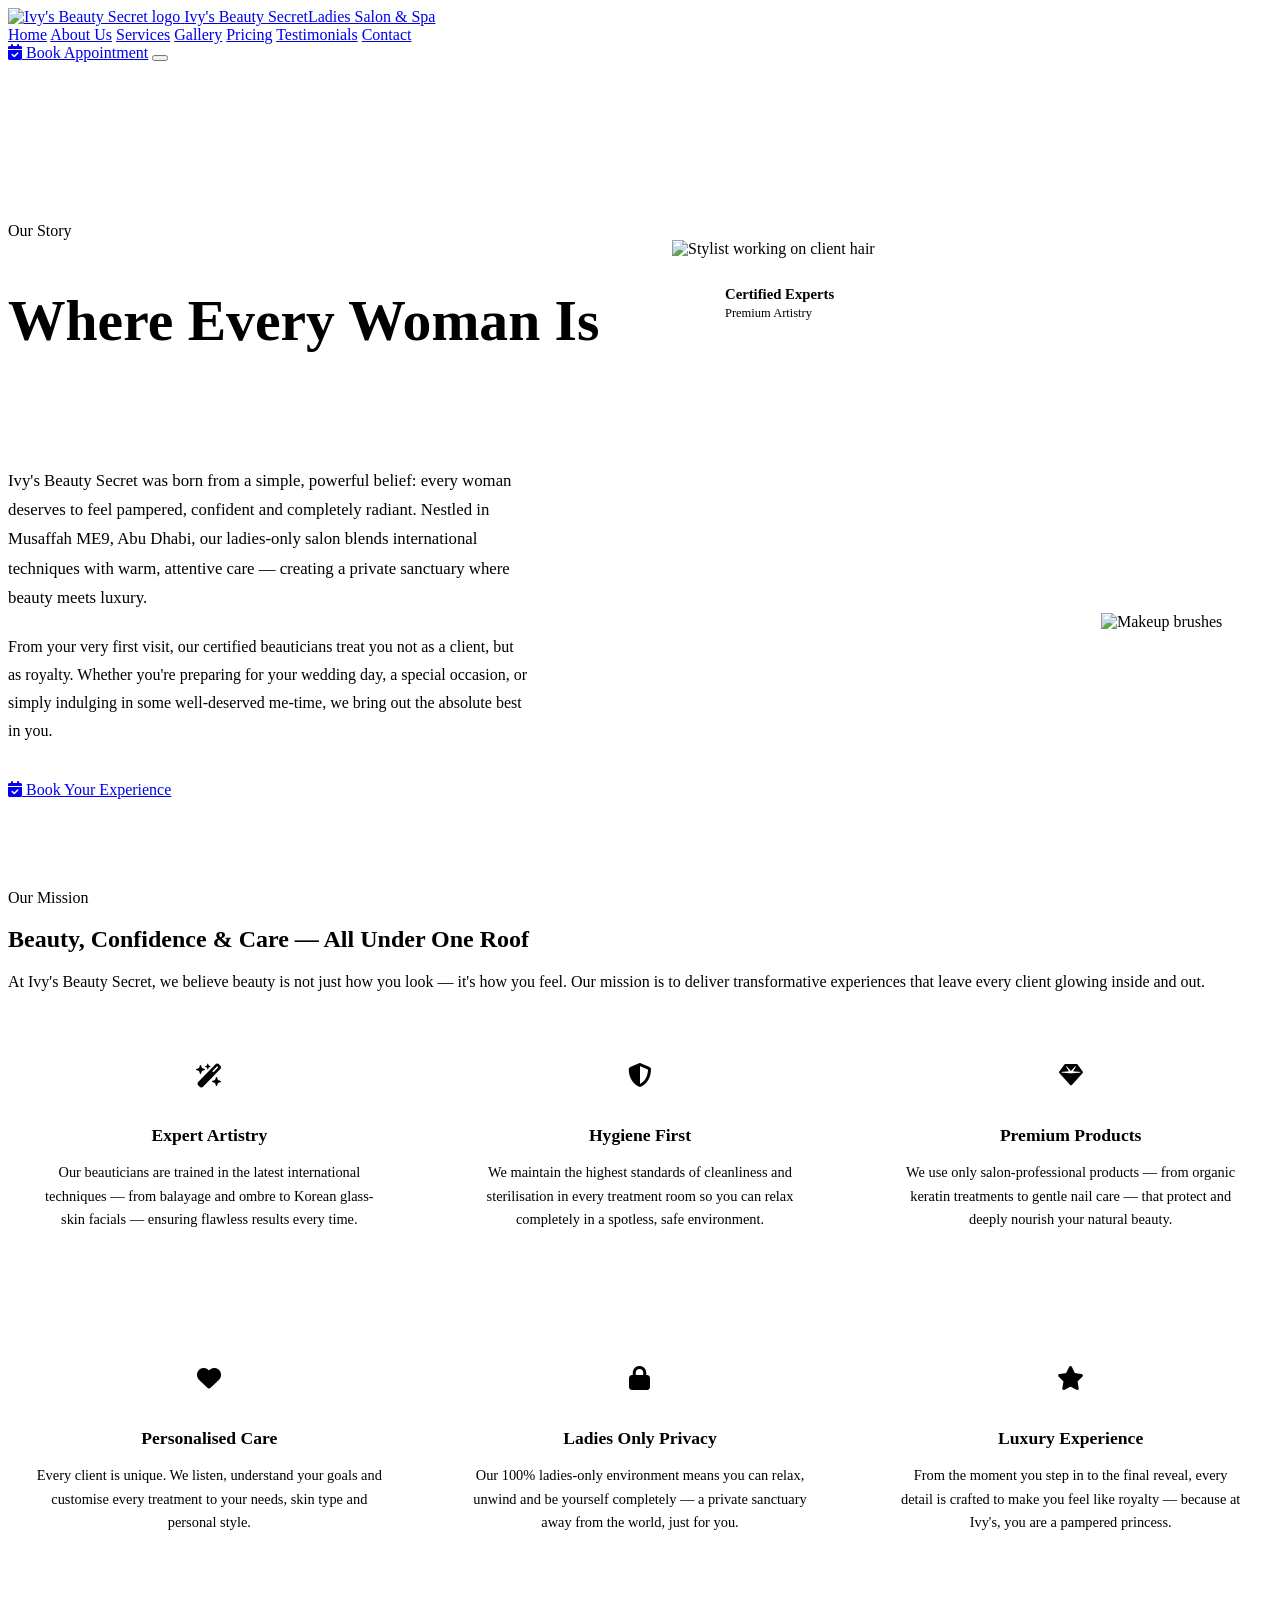
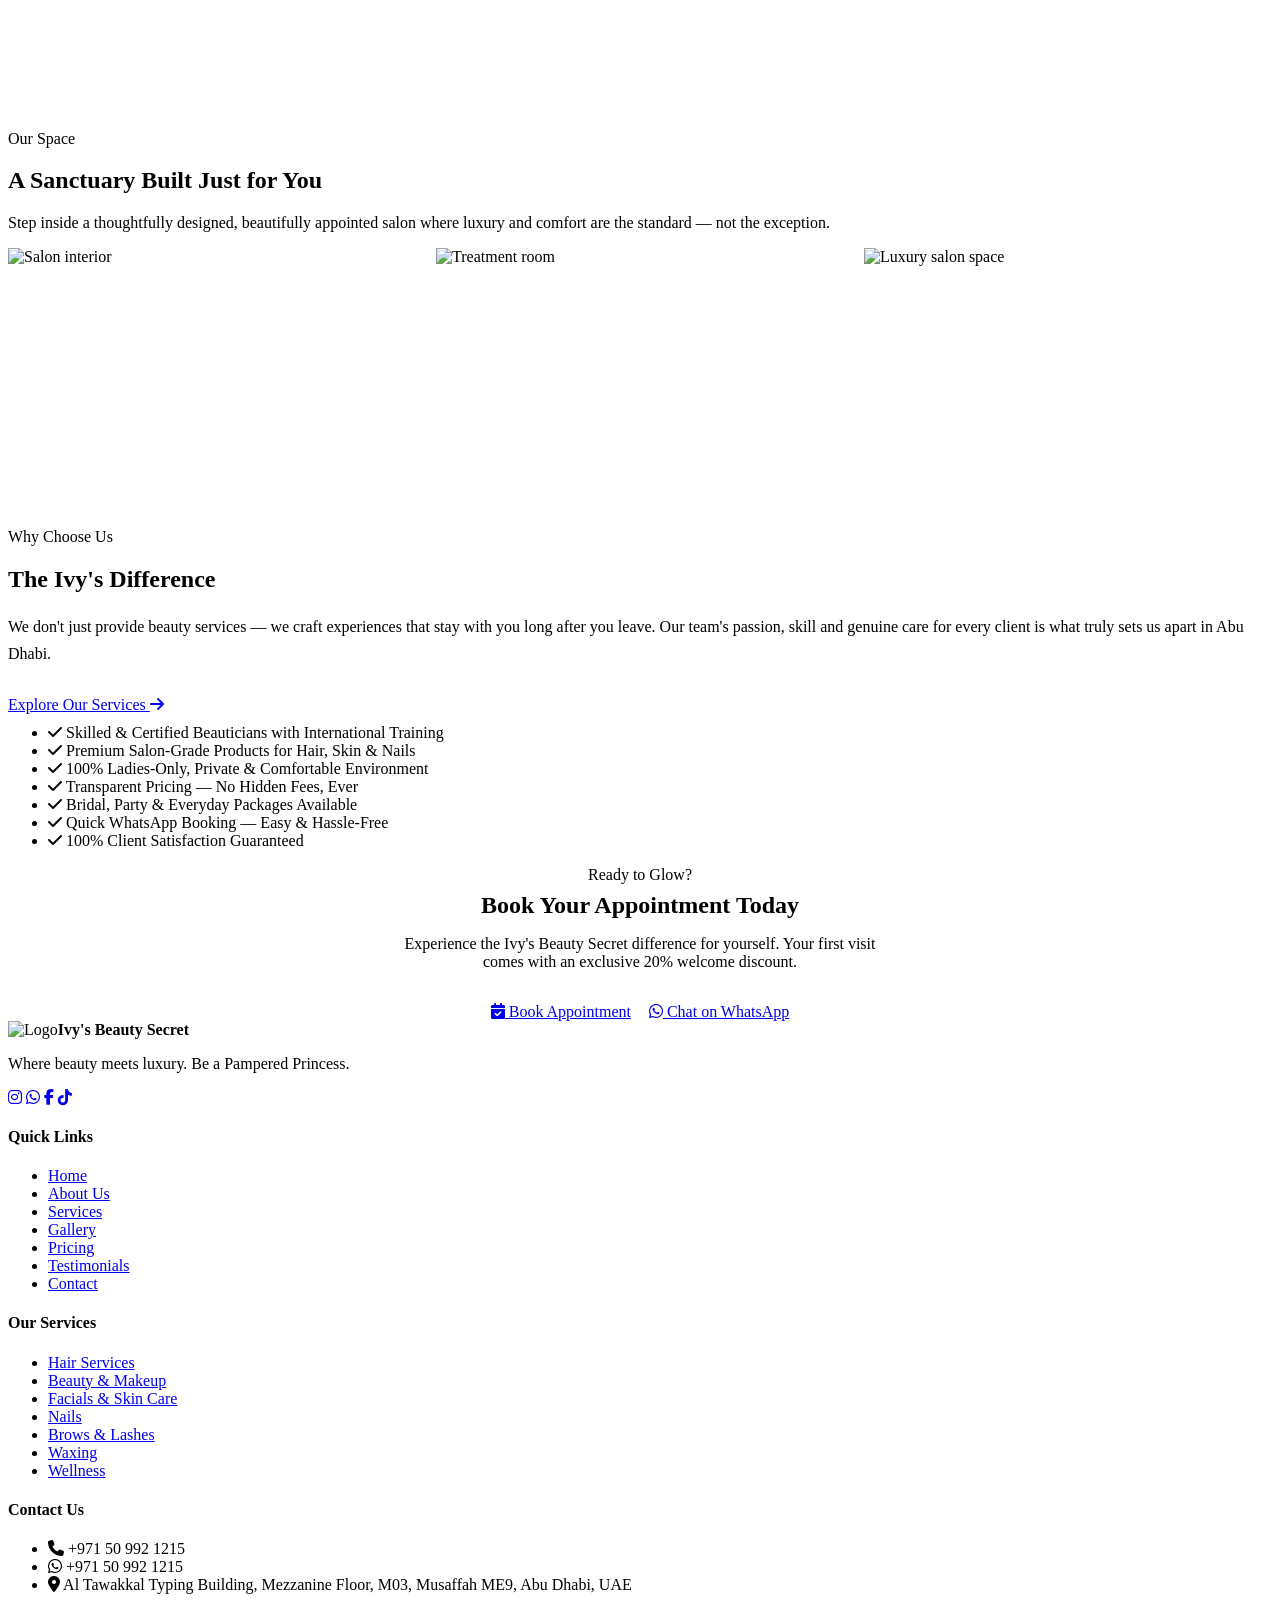
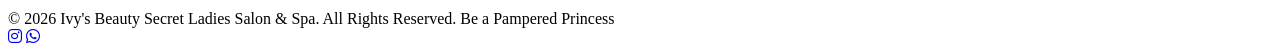
==== commit 6ab20078: "Add files via upload" ====
--- a/about.html
+++ b/about.html
@@ -3,337 +3,217 @@
 <head>
 <meta charset="UTF-8">
 <meta name="viewport" content="width=device-width, initial-scale=1.0">
-<title>About Us | Ivy's Beauty Secret Ladies Salon & Spa</title>
-<meta name="description" content="Discover the story behind Ivy's Beauty Secret — a premium ladies salon & spa in Musaffah, Abu Dhabi, built around the belief that every woman is a queen.">
-<link rel="icon" id="favicon" href="">
-<link rel="preconnect" href="https://fonts.googleapis.com">
-<link rel="preconnect" href="https://fonts.gstatic.com" crossorigin>
-<link href="https://fonts.googleapis.com/css2?family=Fraunces:ital,wght@0,400;0,500;0,600;0,700;1,500;1,600&family=Plus+Jakarta+Sans:wght@400;500;600;700;800&display=swap" rel="stylesheet">
-<link rel="stylesheet" href="styles.css">
+<title>About Us | Ivy's Beauty Secret Ladies Salon & Spa — Abu Dhabi</title>
+<meta name="description" content="Learn the story behind Ivy's Beauty Secret — expert beauticians, premium products, and a private ladies-only sanctuary in Musaffah, Abu Dhabi.">
+<link rel="icon" href="assets/img/logo.jpg">
+<link rel="stylesheet" href="https://cdnjs.cloudflare.com/ajax/libs/font-awesome/6.5.1/css/all.min.css">
+<link rel="stylesheet" href="css/style.css">
 <style>
-.page-banner{
-  padding:150px 0 90px;
-  background:
-    radial-gradient(circle at 18% 20%, var(--pink-soft) 0%, transparent 45%),
-    radial-gradient(circle at 85% 15%, var(--blue-soft) 0%, transparent 50%),
-    var(--white);
-  text-align:center;
-  position:relative;
-  overflow:hidden;
-}
-
-/* Story section */
-.story-grid{
-  display:grid;
-  grid-template-columns:1fr 1fr;
-  gap:70px;
-  align-items:center;
-}
-.story-photo-wrap{
-  position:relative;
-}
-.story-main-photo{
-  border-radius:40% 60% 55% 45% / 45% 50% 50% 55%;
-  overflow:hidden;
-  aspect-ratio:4/5;
-  box-shadow:var(--shadow-pink);
-  animation:blob-morph2 14s ease-in-out infinite;
-}
-.story-main-photo img{ width:100%; height:100%; object-fit:cover; }
-@keyframes blob-morph2{
-  0%,100%{ border-radius:40% 60% 55% 45% / 45% 50% 50% 55%; }
-  50%{ border-radius:60% 40% 45% 55% / 55% 45% 55% 45%; }
-}
-.story-accent{
-  position:absolute;
-  bottom:-30px; right:-20px;
-  width:48%;
-  aspect-ratio:1/1;
-  border-radius:var(--radius-md);
-  overflow:hidden;
-  border:7px solid var(--white);
-  box-shadow:var(--shadow-soft);
-}
-.story-accent img{ width:100%; height:100%; object-fit:cover; }
-.quote-chip{
-  position:absolute;
-  top:20px; left:-20px;
-  background:linear-gradient(135deg, var(--pink), var(--blue));
-  color:var(--white);
-  border-radius:var(--radius-sm);
-  padding:16px 20px;
-  font-family:var(--font-display);
-  font-style:italic;
-  font-size:1.05rem;
-  font-weight:600;
-  max-width:200px;
-  box-shadow:var(--shadow-pink);
-  z-index:3;
-  animation:float-card 5s ease-in-out infinite;
-}
-
-/* Values grid */
-.values-grid{
-  display:grid;
-  grid-template-columns:repeat(4,1fr);
-  gap:26px;
-  margin-top:56px;
-}
-.value-card{
-  background:var(--white);
-  border-radius:var(--radius-md);
-  padding:30px 24px;
-  text-align:center;
-  box-shadow:var(--shadow-soft);
-  transition:transform .4s ease, box-shadow .4s ease;
-  border:1px solid rgba(255,79,154,.1);
-}
-.value-card:hover{ transform:translateY(-6px); box-shadow:var(--shadow-pink); border-color:var(--pink-soft); }
-.value-icon{
-  width:58px; height:58px; border-radius:50%;
-  background:linear-gradient(135deg, var(--pink-soft), var(--blue-pale));
-  display:flex; align-items:center; justify-content:center;
-  margin:0 auto 16px;
-}
-.value-icon svg{ width:26px; height:26px; color:var(--pink); }
-.value-card h4{ font-family:var(--font-display); font-size:1.1rem; margin-bottom:8px; }
-.value-card p{ font-size:0.88rem; line-height:1.55; color:var(--ink-soft); }
-
-/* Stats strip */
-.stats-strip{
-  background:linear-gradient(120deg, var(--pink) 0%, var(--blue) 100%);
-  border-radius:var(--radius-lg);
-  padding:50px;
-  display:grid;
-  grid-template-columns:repeat(4,1fr);
-  gap:30px;
-  text-align:center;
-  color:var(--white);
-  margin:80px 0;
-}
-.stat-num{
-  font-family:var(--font-display);
-  font-size:2.8rem;
-  font-weight:700;
-  line-height:1;
-  margin-bottom:6px;
-}
-.stat-label{ font-size:0.9rem; opacity:.9; font-weight:600; }
-
-/* Location section */
-.location-grid{
-  display:grid;
-  grid-template-columns:1fr 1fr;
-  gap:50px;
-  align-items:center;
-}
-.location-card{
-  background:var(--white);
-  border-radius:var(--radius-md);
-  padding:36px;
-  box-shadow:var(--shadow-soft);
-}
-.location-card .detail{
-  display:flex; align-items:flex-start; gap:14px;
-  margin-bottom:20px;
-}
-.location-card .detail svg{ width:20px; height:20px; color:var(--pink); flex:none; margin-top:3px; }
-.location-card .detail h5{ font-size:0.88rem; text-transform:uppercase; letter-spacing:.06em; color:var(--ink-soft); margin-bottom:4px; }
-.location-card .detail p{ font-weight:600; }
-.map-placeholder{
-  border-radius:var(--radius-md);
-  overflow:hidden;
-  aspect-ratio:16/9;
-  box-shadow:var(--shadow-soft);
-  background:var(--blue-pale);
-  display:flex;
-  align-items:center;
-  justify-content:center;
-  flex-direction:column;
-  gap:12px;
-  color:var(--ink-soft);
-  font-weight:600;
-  text-align:center;
-  padding:20px;
-}
-.map-placeholder svg{ width:48px; height:48px; color:var(--pink); }
-
-@media(max-width:860px){
-  .story-grid, .location-grid{ grid-template-columns:1fr; gap:40px; }
-  .values-grid{ grid-template-columns:1fr 1fr; }
-  .stats-strip{ grid-template-columns:1fr 1fr; padding:34px 24px; }
-  .story-accent, .quote-chip{ display:none; }
-}
-@media(max-width:520px){
-  .values-grid{ grid-template-columns:1fr; }
-  .stats-strip{ grid-template-columns:1fr 1fr; }
-}
+.about-hero{position:relative;padding:160px 0 90px;background:var(--grad-hero-bg);overflow:hidden;}
+.about-hero-inner{display:grid;grid-template-columns:1fr 1fr;gap:64px;align-items:center;position:relative;z-index:2;}
+.about-img-wrap{position:relative;}
+.about-img-main{border-radius:var(--radius-lg);overflow:hidden;height:540px;box-shadow:var(--shadow-lift);}
+.about-img-main img{width:100%;height:100%;object-fit:cover;}
+.about-img-accent{position:absolute;bottom:-28px;right:-24px;width:190px;height:190px;border-radius:var(--radius-md);overflow:hidden;border:5px solid #fff;box-shadow:var(--shadow-lift);}
+.about-img-accent img{width:100%;height:100%;object-fit:cover;}
+.about-badge{position:absolute;top:28px;left:-20px;background:rgba(255,255,255,.78);backdrop-filter:blur(14px);border:1px solid rgba(255,255,255,.6);border-radius:var(--radius-md);padding:14px 20px;display:flex;align-items:center;gap:12px;box-shadow:var(--shadow-soft);animation:float-y 5s ease-in-out infinite;}
+.about-badge .icon{width:40px;height:40px;border-radius:50%;background:var(--grad-primary);color:#fff;display:flex;align-items:center;justify-content:center;}
+.about-badge b{display:block;font-size:.92rem;}
+.about-badge span{font-size:.78rem;color:var(--ink-soft);}
+@media(max-width:860px){.about-hero-inner{grid-template-columns:1fr;}.about-img-accent{right:0;}.about-badge{left:0;}}
+.values-grid{display:grid;grid-template-columns:repeat(3,1fr);gap:28px;}
+.value-card{background:#fff;border-radius:var(--radius-md);padding:36px 28px;text-align:center;box-shadow:var(--shadow-soft);transition:transform .45s var(--ease-cinematic),box-shadow .45s var(--ease-cinematic);}
+.value-card:hover{transform:translateY(-8px);box-shadow:var(--shadow-lift);}
+.value-card .icon{width:64px;height:64px;border-radius:50%;background:var(--grad-soft);color:var(--hot-pink);font-size:1.5rem;display:flex;align-items:center;justify-content:center;margin:0 auto 18px;}
+.value-card h3{margin-bottom:10px;font-size:1.1rem;}
+.value-card p{color:var(--ink-soft);font-size:.9rem;line-height:1.65;}
+@media(max-width:860px){.values-grid{grid-template-columns:1fr 1fr;}}
+@media(max-width:540px){.values-grid{grid-template-columns:1fr;}}
+.space-grid{display:grid;grid-template-columns:1fr 1fr 1fr;gap:20px;}
+.space-grid div{border-radius:var(--radius-md);overflow:hidden;height:280px;}
+.space-grid img{width:100%;height:100%;object-fit:cover;transition:transform .8s var(--ease-cinematic);}
+.space-grid div:hover img{transform:scale(1.07);}
+@media(max-width:760px){.space-grid{grid-template-columns:1fr 1fr;}}
+@media(max-width:480px){.space-grid{grid-template-columns:1fr;}}
 </style>
 </head>
 <body>
-
-<canvas id="sparkle-canvas" aria-hidden="true"></canvas>
-
 <header class="site-header">
   <div class="container nav-inner">
-    <a href="index.html" class="brand"><img class="brand-logo" alt="Ivy's Beauty Secret logo"><span class="brand-name">Ivy's Beauty Secret<span>Ladies Salon &amp; Spa</span></span></a>
+    <a href="index.html" class="brand">
+      <img src="assets/img/logo.jpg" alt="Ivy's Beauty Secret logo">
+      <span class="brand-text">Ivy's Beauty Secret<span>Ladies Salon &amp; Spa</span></span>
+    </a>
     <nav class="nav-links">
-      <a href="index.html">Home</a><a href="about.html" class="active">About</a><a href="services.html">Services</a>
-      <a href="gallery.html">Gallery</a><a href="pricing.html">Pricing</a><a href="contact.html">Contact</a>
+      <a href="index.html">Home</a>
+      <a href="about.html" class="active">About Us</a>
+      <a href="services.html">Services</a>
+      <a href="gallery.html">Gallery</a>
+      <a href="pricing.html">Pricing</a>
+      <a href="testimonials.html">Testimonials</a>
+      <a href="contact.html">Contact</a>
     </nav>
-    <div class="nav-cta"><a class="btn btn-primary" href="https://wa.me/971509921215?text=Hi%20Ivy%27s%20Beauty%20Secret!%20I%27d%20like%20to%20book%20an%20appointment." target="_blank" rel="noopener">Book Appointment</a></div>
-    <button class="menu-toggle" aria-label="Open menu"><span></span></button>
+    <div class="nav-cta">
+      <a href="contact.html#book" class="btn btn-primary btn-sm"><i class="fa-solid fa-calendar-check"></i> Book Appointment</a>
+      <button class="nav-toggle" aria-label="Toggle menu"><span></span><span></span><span></span></button>
+    </div>
   </div>
 </header>
-<div class="mobile-menu">
-  <a href="index.html">Home</a><a href="about.html">About</a><a href="services.html">Services</a>
-  <a href="gallery.html">Gallery</a><a href="pricing.html">Pricing</a><a href="contact.html">Contact</a>
-  <a class="btn btn-primary" href="https://wa.me/971509921215?text=Hi%20Ivy%27s%20Beauty%20Secret!%20I%27d%20like%20to%20book%20an%20appointment." target="_blank" rel="noopener">Book on WhatsApp</a>
-</div>
-<div class="float-actions">
-  <a class="float-btn instagram" href="https://www.instagram.com/ivysbeautysecret/" target="_blank" rel="noopener" aria-label="Instagram"><svg viewBox="0 0 24 24" fill="none" stroke="currentColor" stroke-width="2"><rect x="3" y="3" width="18" height="18" rx="5"/><circle cx="12" cy="12" r="4"/><circle cx="17.5" cy="6.5" r="1" fill="currentColor" stroke="none"/></svg></a>
-  <a class="float-btn whatsapp" href="https://wa.me/971509921215?text=Hi%20Ivy%27s%20Beauty%20Secret!%20I%27d%20like%20to%20book%20an%20appointment." target="_blank" rel="noopener" aria-label="WhatsApp"><svg viewBox="0 0 24 24" fill="currentColor"><path d="M12 2C6.48 2 2 6.48 2 12c0 1.85.5 3.58 1.37 5.07L2 22l5.07-1.33A9.93 9.93 0 0 0 12 22c5.52 0 10-4.48 10-10S17.52 2 12 2Z"/></svg></a>
-</div>
-
-<!-- BANNER -->
-<section class="page-banner">
-  <div class="petal-field" data-count="12"></div>
-  <div class="container reveal">
-    <span class="eyebrow" style="justify-content:center;">
-      <svg class="crown-mark" viewBox="0 0 24 24" fill="none" stroke="currentColor" stroke-width="2"><path d="M3 18h18M4 18l1.5-9L9 13l3-7 3 7 3.5-4L20 18"/></svg>
-      Our Story
-    </span>
-    <h1>About Ivy's Beauty Secret</h1>
-    <p class="lede" style="margin:14px auto 0;text-align:center;">A haven built for every woman — where beauty, self-care and confidence all live under one roof.</p>
-  </div>
-</section>
-
-<!-- OUR STORY -->
+
+<section class="about-hero">
+  <div class="sparkle-field" data-sparkles="14" data-petals="7"></div>
+  <div class="container about-hero-inner">
+    <div>
+      <span class="eyebrow">Our Story</span>
+      <h1 style="font-size:clamp(2.2rem,4.5vw,3.6rem);">Where Every Woman Is <span style="background:var(--grad-primary);-webkit-background-clip:text;background-clip:text;color:transparent;">Treated Like a Queen</span></h1>
+      <p style="color:var(--ink-soft);margin:20px 0 20px;font-size:1.05rem;line-height:1.75;max-width:520px;">Ivy's Beauty Secret was born from a simple, powerful belief: every woman deserves to feel pampered, confident and completely radiant. Nestled in Musaffah ME9, Abu Dhabi, our ladies‑only salon blends international techniques with warm, attentive care — creating a private sanctuary where beauty meets luxury.</p>
+      <p style="color:var(--ink-soft);margin-bottom:36px;line-height:1.75;max-width:520px;">From your very first visit, our certified beauticians treat you not as a client, but as royalty. Whether you're preparing for your wedding day, a special occasion, or simply indulging in some well‑deserved me‑time, we bring out the absolute best in you.</p>
+      <a href="contact.html#book" class="btn btn-primary"><i class="fa-solid fa-calendar-check"></i> Book Your Experience</a>
+    </div>
+    <div class="about-img-wrap reveal">
+      <div class="about-img-main">
+        <img src="https://images.unsplash.com/photo-1675034743339-0b0747047727?auto=format&fit=crop&w=900&q=80" alt="Stylist working on client hair">
+      </div>
+      <div class="about-img-accent">
+        <img src="https://images.unsplash.com/photo-1516975080664-ed2fc6a32937?auto=format&fit=crop&w=400&q=80" alt="Makeup brushes">
+      </div>
+      <div class="about-badge">
+        <div class="icon"><i class="fa-solid fa-award"></i></div>
+        <div><b>Certified Experts</b><span>Premium Artistry</span></div>
+      </div>
+    </div>
+  </div>
+</section>
+
+<section class="section bg-soft">
+  <div class="container">
+    <div class="section-head reveal">
+      <span class="eyebrow">Our Mission</span>
+      <h2>Beauty, Confidence &amp; Care — All Under One Roof</h2>
+      <p>At Ivy's Beauty Secret, we believe beauty is not just how you look — it's how you feel. Our mission is to deliver transformative experiences that leave every client glowing inside and out.</p>
+    </div>
+    <div class="values-grid">
+      <div class="value-card reveal">
+        <div class="icon"><i class="fa-solid fa-wand-magic-sparkles"></i></div>
+        <h3>Expert Artistry</h3>
+        <p>Our beauticians are trained in the latest international techniques — from balayage and ombre to Korean glass-skin facials — ensuring flawless results every time.</p>
+      </div>
+      <div class="value-card reveal">
+        <div class="icon"><i class="fa-solid fa-shield-halved"></i></div>
+        <h3>Hygiene First</h3>
+        <p>We maintain the highest standards of cleanliness and sterilisation in every treatment room so you can relax completely in a spotless, safe environment.</p>
+      </div>
+      <div class="value-card reveal">
+        <div class="icon"><i class="fa-solid fa-gem"></i></div>
+        <h3>Premium Products</h3>
+        <p>We use only salon-professional products — from organic keratin treatments to gentle nail care — that protect and deeply nourish your natural beauty.</p>
+      </div>
+      <div class="value-card reveal">
+        <div class="icon"><i class="fa-solid fa-heart"></i></div>
+        <h3>Personalised Care</h3>
+        <p>Every client is unique. We listen, understand your goals and customise every treatment to your needs, skin type and personal style.</p>
+      </div>
+      <div class="value-card reveal">
+        <div class="icon"><i class="fa-solid fa-lock"></i></div>
+        <h3>Ladies Only Privacy</h3>
+        <p>Our 100% ladies-only environment means you can relax, unwind and be yourself completely — a private sanctuary away from the world, just for you.</p>
+      </div>
+      <div class="value-card reveal">
+        <div class="icon"><i class="fa-solid fa-star"></i></div>
+        <h3>Luxury Experience</h3>
+        <p>From the moment you step in to the final reveal, every detail is crafted to make you feel like royalty — because at Ivy's, you are a pampered princess.</p>
+      </div>
+    </div>
+  </div>
+</section>
+
+<section class="section-tight" style="background:var(--grad-primary);">
+  <div class="container stats-row">
+    <div class="stat"><div class="num" data-target="1200" data-suffix="+" style="color:#fff;">0</div><div class="lbl" style="color:rgba(255,255,255,.85);">Happy Clients</div></div>
+    <div class="stat"><div class="num" data-target="7" data-suffix="" style="color:#fff;">0</div><div class="lbl" style="color:rgba(255,255,255,.85);">Service Categories</div></div>
+    <div class="stat"><div class="num" data-target="50" data-suffix="+" style="color:#fff;">0</div><div class="lbl" style="color:rgba(255,255,255,.85);">Treatments Offered</div></div>
+    <div class="stat"><div class="num" data-target="100" data-suffix="%" style="color:#fff;">0</div><div class="lbl" style="color:rgba(255,255,255,.85);">Satisfaction Rate</div></div>
+  </div>
+</section>
+
 <section class="section">
   <div class="container">
-    <div class="story-grid">
-      <div class="story-photo-wrap reveal">
-        <div class="quote-chip">"Every woman is a queen — here we treat you like one."</div>
-        <div class="story-main-photo">
-          <img src="https://images.unsplash.com/photo-1551184451-76b762941ad6?auto=format&fit=crop&w=1000&q=80" alt="Beauty specialist at Ivy's Beauty Secret">
-        </div>
-        <div class="story-accent">
-          <img src="https://images.unsplash.com/photo-1560869713-bf165a9cfac1?auto=format&fit=crop&w=500&q=80" alt="Salon interior atmosphere">
-        </div>
-      </div>
-      <div class="reveal reveal-delay-1">
-        <span class="eyebrow">
-          <svg class="crown-mark" viewBox="0 0 24 24" fill="none" stroke="currentColor" stroke-width="2"><path d="M3 18h18M4 18l1.5-9L9 13l3-7 3 7 3.5-4L20 18"/></svg>
-          Who We Are
-        </span>
-        <h2>Beauty, Care &amp; Confidence — All in One Place</h2>
-        <p class="lede" style="margin:18px 0 20px;">Ivy's Beauty Secret is a premium ladies salon &amp; spa located in Musaffah, Abu Dhabi. We believe that every woman deserves to feel beautiful, pampered and confident — and we've built our entire space and service menu around that belief.</p>
-        <p style="color:var(--ink-soft);line-height:1.7;margin-bottom:20px;">From the moment you walk through our doors, you'll feel the difference. Our salon is clean, calm and welcoming — designed to be a retreat from your busy day. Our beauticians are skilled, certified professionals who take pride in their craft and care deeply about your results.</p>
-        <p style="color:var(--ink-soft);line-height:1.7;">Whether you're coming in for a quick blowout or a full bridal glam session, we bring the same level of expertise, premium products and personal attention to every single client. You're not just another appointment — you're our queen for the day.</p>
-        <a class="btn btn-primary" style="margin-top:28px;" href="services.html">Explore Our Services</a>
-      </div>
-    </div>
-  </div>
-</section>
-
-<!-- VALUES -->
-<section class="section bg-lavender">
-  <div class="container">
-    <div class="section-head center reveal">
-      <span class="eyebrow" style="justify-content:center;">
-        <svg class="crown-mark" viewBox="0 0 24 24" fill="none" stroke="currentColor" stroke-width="2"><path d="M3 18h18M4 18l1.5-9L9 13l3-7 3 7 3.5-4L20 18"/></svg>
-        Our Core Values
-      </span>
-      <h2>What We Stand For</h2>
-    </div>
-    <div class="values-grid">
-      <div class="value-card reveal">
-        <div class="value-icon"><svg viewBox="0 0 24 24" fill="none" stroke="currentColor" stroke-width="2"><path d="M12 2l1.5 4.5L18 8l-4.5 1.5L12 14l-1.5-4.5L6 8l4.5-1.5z"/></svg></div>
-        <h4>Premium Quality</h4>
-        <p>We only use high-grade, trusted beauty products. Your skin, hair and nails deserve the very best.</p>
-      </div>
-      <div class="value-card reveal reveal-delay-1">
-        <div class="value-icon"><svg viewBox="0 0 24 24" fill="none" stroke="currentColor" stroke-width="2"><path d="M12 22s-7-5.5-7-11a7 7 0 0 1 14 0c0 5.5-7 11-7 11Z"/></svg></div>
-        <h4>Cleanliness First</h4>
-        <p>Hygiene is non-negotiable for us. Every station, tool and towel is sanitised between every client.</p>
-      </div>
-      <div class="value-card reveal reveal-delay-2">
-        <div class="value-icon"><svg viewBox="0 0 24 24" fill="none" stroke="currentColor" stroke-width="2"><path d="M20.84 4.61a5.5 5.5 0 0 0-7.78 0L12 5.67l-1.06-1.06a5.5 5.5 0 0 0-7.78 7.78l1.06 1.06L12 21.23l7.78-7.78 1.06-1.06a5.5 5.5 0 0 0 0-7.78z"/></svg></div>
-        <h4>Client First</h4>
-        <p>Every decision we make starts with one question: is this the best experience for our client?</p>
-      </div>
-      <div class="value-card reveal reveal-delay-3">
-        <div class="value-icon"><svg viewBox="0 0 24 24" fill="none" stroke="currentColor" stroke-width="2"><circle cx="12" cy="12" r="10"/><path d="M12 8v4l3 3"/></svg></div>
-        <h4>Honest Pricing</h4>
-        <p>No hidden costs, no surprises. We believe premium beauty should be fair and transparent.</p>
-      </div>
-    </div>
-  </div>
-</section>
-
-<!-- STATS -->
+    <div class="section-head reveal">
+      <span class="eyebrow">Our Space</span>
+      <h2>A Sanctuary Built Just for You</h2>
+      <p>Step inside a thoughtfully designed, beautifully appointed salon where luxury and comfort are the standard — not the exception.</p>
+    </div>
+    <div class="space-grid reveal">
+      <div><img src="https://images.unsplash.com/photo-1521590832167-7bcbfaa6381f?auto=format&fit=crop&w=700&q=80" alt="Salon interior"></div>
+      <div><img src="https://images.unsplash.com/photo-1633681926035-ec1ac984418a?auto=format&fit=crop&w=700&q=80" alt="Treatment room"></div>
+      <div><img src="https://images.unsplash.com/photo-1633681926022-84c23e8cb2d6?auto=format&fit=crop&w=700&q=80" alt="Luxury salon space"></div>
+    </div>
+  </div>
+</section>
+
+<section class="section-tight bg-lav">
+  <div class="container about-split">
+    <div class="reveal">
+      <span class="eyebrow">Why Choose Us</span>
+      <h2>The Ivy's Difference</h2>
+      <p style="color:var(--ink-soft);margin:16px 0 28px;line-height:1.7;">We don't just provide beauty services — we craft experiences that stay with you long after you leave. Our team's passion, skill and genuine care for every client is what truly sets us apart in Abu Dhabi.</p>
+      <a href="services.html" class="btn btn-primary">Explore Our Services <i class="fa-solid fa-arrow-right"></i></a>
+    </div>
+    <div class="reveal">
+      <ul class="check-list" style="margin-top:10px;">
+        <li><i class="fa-solid fa-check"></i> Skilled &amp; Certified Beauticians with International Training</li>
+        <li><i class="fa-solid fa-check"></i> Premium Salon-Grade Products for Hair, Skin &amp; Nails</li>
+        <li><i class="fa-solid fa-check"></i> 100% Ladies-Only, Private &amp; Comfortable Environment</li>
+        <li><i class="fa-solid fa-check"></i> Transparent Pricing — No Hidden Fees, Ever</li>
+        <li><i class="fa-solid fa-check"></i> Bridal, Party &amp; Everyday Packages Available</li>
+        <li><i class="fa-solid fa-check"></i> Quick WhatsApp Booking — Easy &amp; Hassle-Free</li>
+        <li><i class="fa-solid fa-check"></i> 100% Client Satisfaction Guaranteed</li>
+      </ul>
+    </div>
+  </div>
+</section>
+
 <section class="section-tight">
-  <div class="container">
-    <div class="stats-strip reveal">
-      <div><div class="stat-num">7+</div><div class="stat-label">Service Categories</div></div>
-      <div><div class="stat-num">30+</div><div class="stat-label">Individual Treatments</div></div>
-      <div><div class="stat-num">100%</div><div class="stat-label">Certified Beauticians</div></div>
-      <div><div class="stat-num">★ 5</div><div class="stat-label">Client Rating</div></div>
-    </div>
-  </div>
-</section>
-
-<!-- LOCATION -->
-<section class="section bg-blue-fade" id="location">
-  <div class="container">
-    <div class="section-head reveal">
-      <span class="eyebrow">
-        <svg class="crown-mark" viewBox="0 0 24 24" fill="none" stroke="currentColor" stroke-width="2"><path d="M3 18h18M4 18l1.5-9L9 13l3-7 3 7 3.5-4L20 18"/></svg>
-        Find Us
-      </span>
-      <h2>Visit Us in Musaffah</h2>
-    </div>
-    <div class="location-grid">
-      <div class="location-card reveal">
-        <div class="detail">
-          <svg viewBox="0 0 24 24" fill="none" stroke="currentColor" stroke-width="2"><path d="M12 21s-7-5.5-7-11a7 7 0 0 1 14 0c0 5.5-7 11-7 11Z"/><circle cx="12" cy="10" r="3"/></svg>
-          <div><h5>Address</h5><p>Al Tawakkal Typing Building, Mezzanine Floor, M03, Musaffah ME9, Abu Dhabi, United Arab Emirates</p></div>
-        </div>
-        <div class="detail">
-          <svg viewBox="0 0 24 24" fill="none" stroke="currentColor" stroke-width="2"><path d="M22 16.92v3a2 2 0 0 1-2.18 2 19.79 19.79 0 0 1-8.63-3.07A19.5 19.5 0 0 1 4.69 12 19.79 19.79 0 0 1 1.61 3.4 2 2 0 0 1 3.6 1.22h3a2 2 0 0 1 2 1.72 12.84 12.84 0 0 0 .7 2.81 2 2 0 0 1-.45 2.11L7.91 8.9a16 16 0 0 0 6 6l.86-.86a2 2 0 0 1 2.11-.45 12.84 12.84 0 0 0 2.81.7A2 2 0 0 1 22 16.92z"/></svg>
-          <div><h5>Phone &amp; WhatsApp</h5><p>+971 50 992 1215</p></div>
-        </div>
-        <div class="detail">
-          <svg viewBox="0 0 24 24" fill="none" stroke="currentColor" stroke-width="2"><rect x="3" y="3" width="18" height="18" rx="5"/><circle cx="12" cy="12" r="4"/><circle cx="17.5" cy="6.5" r="1" fill="currentColor" stroke="none"/></svg>
-          <div><h5>Instagram</h5><p><a href="https://www.instagram.com/ivysbeautysecret/" target="_blank" rel="noopener" style="color:var(--pink);">@ivysbeautysecret</a></p></div>
-        </div>
-        <a class="btn btn-primary" href="https://wa.me/971509921215?text=Hi%20Ivy%27s%20Beauty%20Secret!%20I%27d%20like%20to%20book%20an%20appointment." target="_blank" rel="noopener" style="width:100%;justify-content:center;">Book on WhatsApp</a>
-      </div>
-      <div class="reveal reveal-delay-1">
-        <div class="map-placeholder">
-          <svg viewBox="0 0 24 24" fill="none" stroke="currentColor" stroke-width="1.5"><path d="M12 21s-7-5.5-7-11a7 7 0 0 1 14 0c0 5.5-7 11-7 11Z"/><circle cx="12" cy="10" r="3"/></svg>
-          <span>Musaffah ME9, Abu Dhabi</span>
-          <a class="btn btn-outline" style="margin-top:10px;" href="https://maps.google.com/?q=Musaffah+ME9+Abu+Dhabi" target="_blank" rel="noopener">Open in Google Maps</a>
-        </div>
-      </div>
-    </div>
-  </div>
-</section>
-
-<!-- FOOTER -->
+  <div class="container" style="text-align:center;">
+    <div class="reveal">
+      <span class="eyebrow">Ready to Glow?</span>
+      <h2 style="margin:8px 0 16px;">Book Your Appointment Today</h2>
+      <p style="color:var(--ink-soft);max-width:500px;margin:0 auto 32px;">Experience the Ivy's Beauty Secret difference for yourself. Your first visit comes with an exclusive 20% welcome discount.</p>
+      <div style="display:flex;gap:18px;justify-content:center;flex-wrap:wrap;">
+        <a href="contact.html#book" class="btn btn-primary"><i class="fa-solid fa-calendar-check"></i> Book Appointment</a>
+        <a href="https://wa.me/971509921215" target="_blank" rel="noopener" class="btn btn-outline"><i class="fa-brands fa-whatsapp"></i> Chat on WhatsApp</a>
+      </div>
+    </div>
+  </div>
+</section>
+
 <footer class="site-footer">
-  <div class="container">
-    <div class="footer-grid">
-      <div class="footer-col"><div class="footer-brand"><img class="brand-logo" alt="Ivy's Beauty Secret logo"><div><h4>Ivy's Beauty Secret</h4><span style="font-size:.8rem;opacity:.7;">Ladies Salon &amp; Spa</span></div></div><p class="footer-tagline">Where beauty meets luxury. We enhance your natural beauty and boost your confidence.</p><div class="footer-social"><a href="https://www.instagram.com/ivysbeautysecret/" target="_blank" rel="noopener" aria-label="Instagram"><svg viewBox="0 0 24 24" fill="none" stroke="currentColor" stroke-width="2"><rect x="3" y="3" width="18" height="18" rx="5"/><circle cx="12" cy="12" r="4"/><circle cx="17.5" cy="6.5" r="1" fill="currentColor" stroke="none"/></svg></a><a href="https://wa.me/971509921215" target="_blank" rel="noopener" aria-label="WhatsApp"><svg viewBox="0 0 24 24" fill="currentColor"><path d="M12 2C6.48 2 2 6.48 2 12c0 1.85.5 3.58 1.37 5.07L2 22l5.07-1.33A9.93 9.93 0 0 0 12 22c5.52 0 10-4.48 10-10S17.52 2 12 2Z"/></svg></a></div></div>
-      <div class="footer-col"><h5>Quick Links</h5><ul><li><a href="index.html">Home</a></li><li><a href="about.html">About</a></li><li><a href="services.html">Services</a></li><li><a href="gallery.html">Gallery</a></li><li><a href="pricing.html">Pricing</a></li><li><a href="contact.html">Contact</a></li></ul></div>
-      <div class="footer-col"><h5>Our Services</h5><ul><li><a href="services.html#hair">Hair Services</a></li><li><a href="services.html#makeup">Beauty &amp; Makeup</a></li><li><a href="services.html#facials">Facials &amp; Skin</a></li><li><a href="services.html#nails">Nails</a></li><li><a href="services.html#brows">Brows &amp; Lashes</a></li><li><a href="services.html#waxing">Waxing</a></li><li><a href="services.html#wellness">Wellness</a></li></ul></div>
-      <div class="footer-col"><h5>Contact Us</h5><ul><li><span>Al Tawakkal Typing Building, M03, Musaffah ME9, Abu Dhabi, UAE</span></li><li><a href="tel:+971509921215">+971 50 992 1215</a></li><li><a href="https://wa.me/971509921215" target="_blank" rel="noopener">WhatsApp Us</a></li></ul></div>
-    </div>
-    <div class="footer-bottom"><span>© 2026 Ivy's Beauty Secret Ladies Salon &amp; Spa. All rights reserved.</span><span>Be a Pampered Princess ✦</span></div>
+  <div class="container footer-top">
+    <div>
+      <div class="footer-brand"><img src="assets/img/logo.jpg" alt="Logo"><b>Ivy's Beauty Secret</b></div>
+      <p>Where beauty meets luxury. Be a Pampered Princess.</p>
+      <div class="social-row">
+        <a href="https://www.instagram.com/ivysbeautysecret/?hl=en" target="_blank" rel="noopener"><i class="fa-brands fa-instagram"></i></a>
+        <a href="https://wa.me/971509921215" target="_blank" rel="noopener"><i class="fa-brands fa-whatsapp"></i></a>
+        <a href="#"><i class="fa-brands fa-facebook-f"></i></a>
+        <a href="#"><i class="fa-brands fa-tiktok"></i></a>
+      </div>
+    </div>
+    <div><h4>Quick Links</h4><ul class="footer-links"><li><a href="index.html">Home</a></li><li><a href="about.html">About Us</a></li><li><a href="services.html">Services</a></li><li><a href="gallery.html">Gallery</a></li><li><a href="pricing.html">Pricing</a></li><li><a href="testimonials.html">Testimonials</a></li><li><a href="contact.html">Contact</a></li></ul></div>
+    <div><h4>Our Services</h4><ul class="footer-links"><li><a href="services.html#hair">Hair Services</a></li><li><a href="services.html#makeup">Beauty &amp; Makeup</a></li><li><a href="services.html#facials">Facials &amp; Skin Care</a></li><li><a href="services.html#nails">Nails</a></li><li><a href="services.html#brows">Brows &amp; Lashes</a></li><li><a href="services.html#waxing">Waxing</a></li><li><a href="services.html#wellness">Wellness</a></li></ul></div>
+    <div><h4>Contact Us</h4><ul class="footer-contact"><li><i class="fa-solid fa-phone"></i> +971 50 992 1215</li><li><i class="fa-brands fa-whatsapp"></i> +971 50 992 1215</li><li><i class="fa-solid fa-location-dot"></i> Al Tawakkal Typing Building, Mezzanine Floor, M03, Musaffah ME9, Abu Dhabi, UAE</li></ul></div>
+  </div>
+  <div class="container footer-bottom">
+    <span>© 2026 Ivy's Beauty Secret Ladies Salon &amp; Spa. All Rights Reserved.</span>
+    <span>Be a Pampered Princess</span>
   </div>
 </footer>
-
-<script src="logo-data.js"></script>
-<script src="script.js"></script>
+<div class="fab-stack">
+  <a href="https://www.instagram.com/ivysbeautysecret/?hl=en" target="_blank" rel="noopener" class="fab fab-instagram"><i class="fa-brands fa-instagram"></i></a>
+  <a href="https://wa.me/971509921215" target="_blank" rel="noopener" class="fab fab-whatsapp"><i class="fa-brands fa-whatsapp"></i></a>
+</div>
+<script src="https://cdnjs.cloudflare.com/ajax/libs/gsap/3.12.5/gsap.min.js"></script>
+<script src="https://cdnjs.cloudflare.com/ajax/libs/gsap/3.12.5/ScrollTrigger.min.js"></script>
+<script src="js/script.js"></script>
 </body>
 </html>
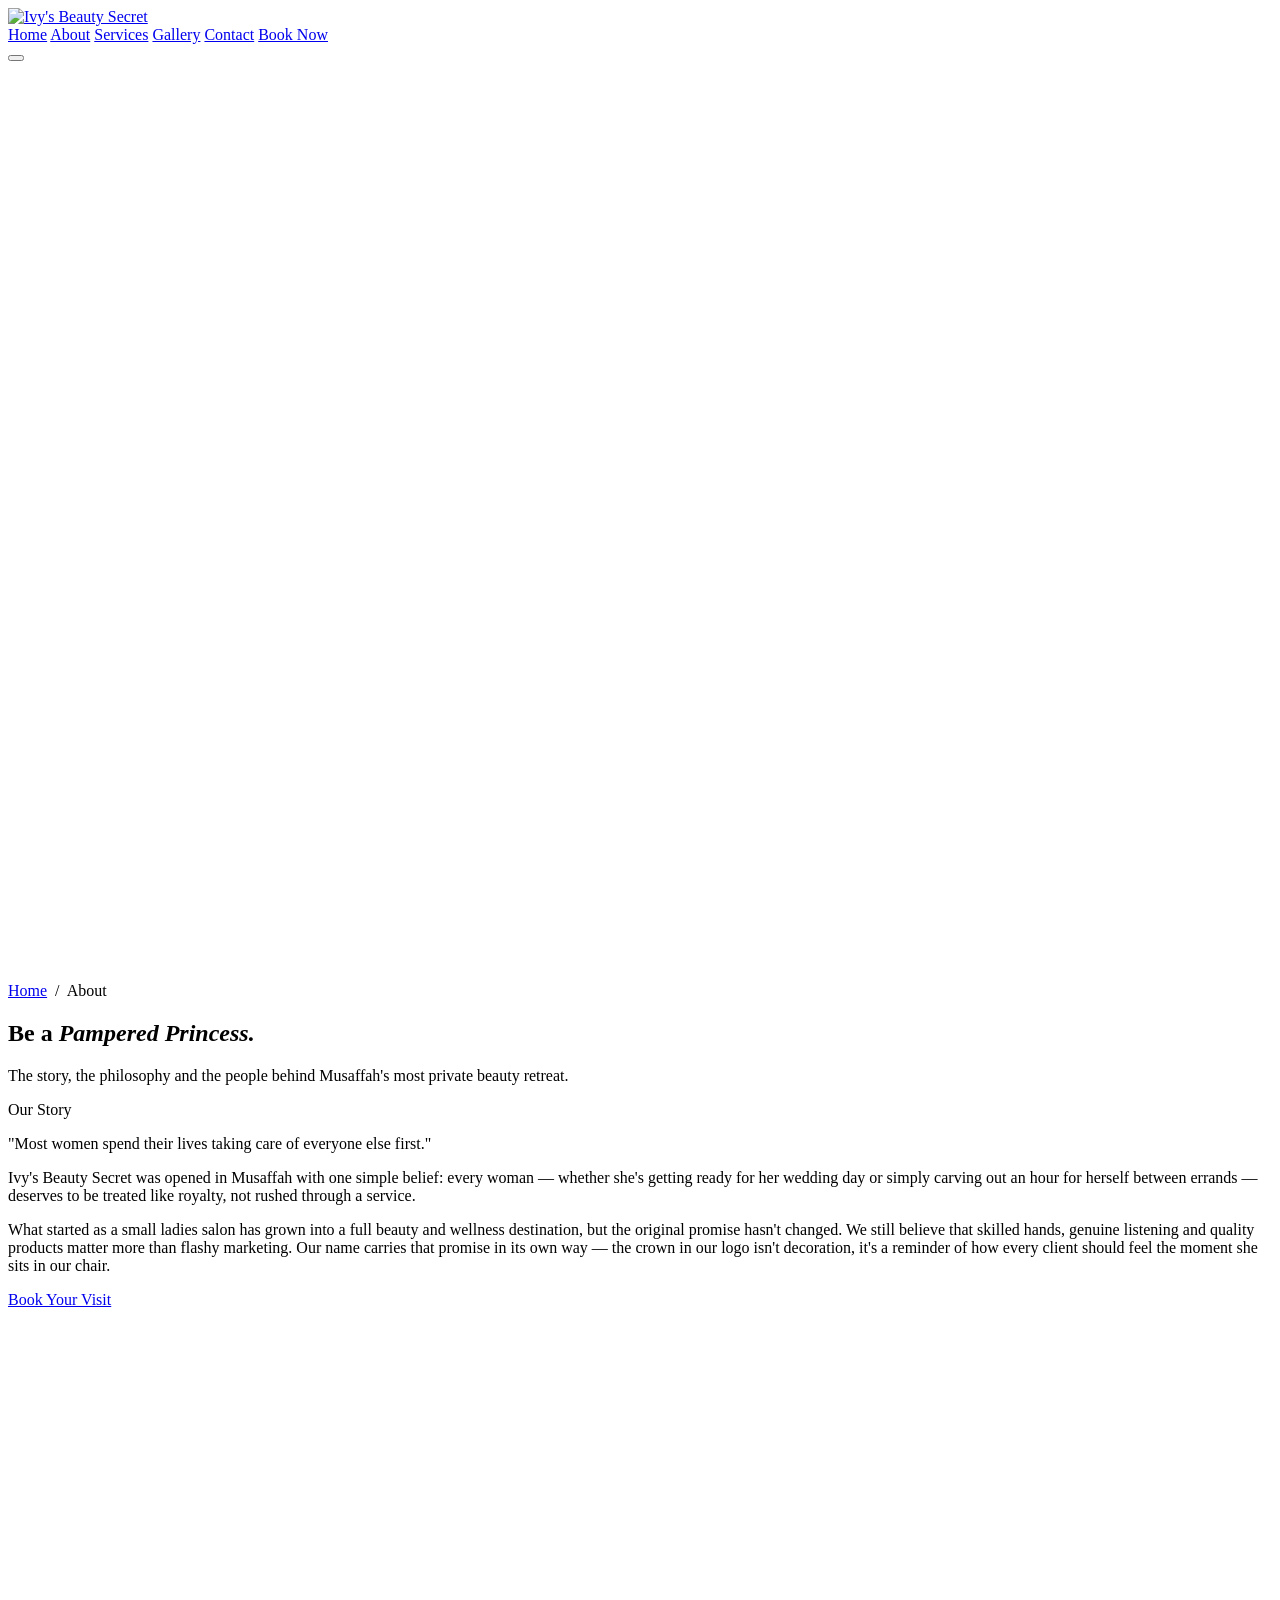
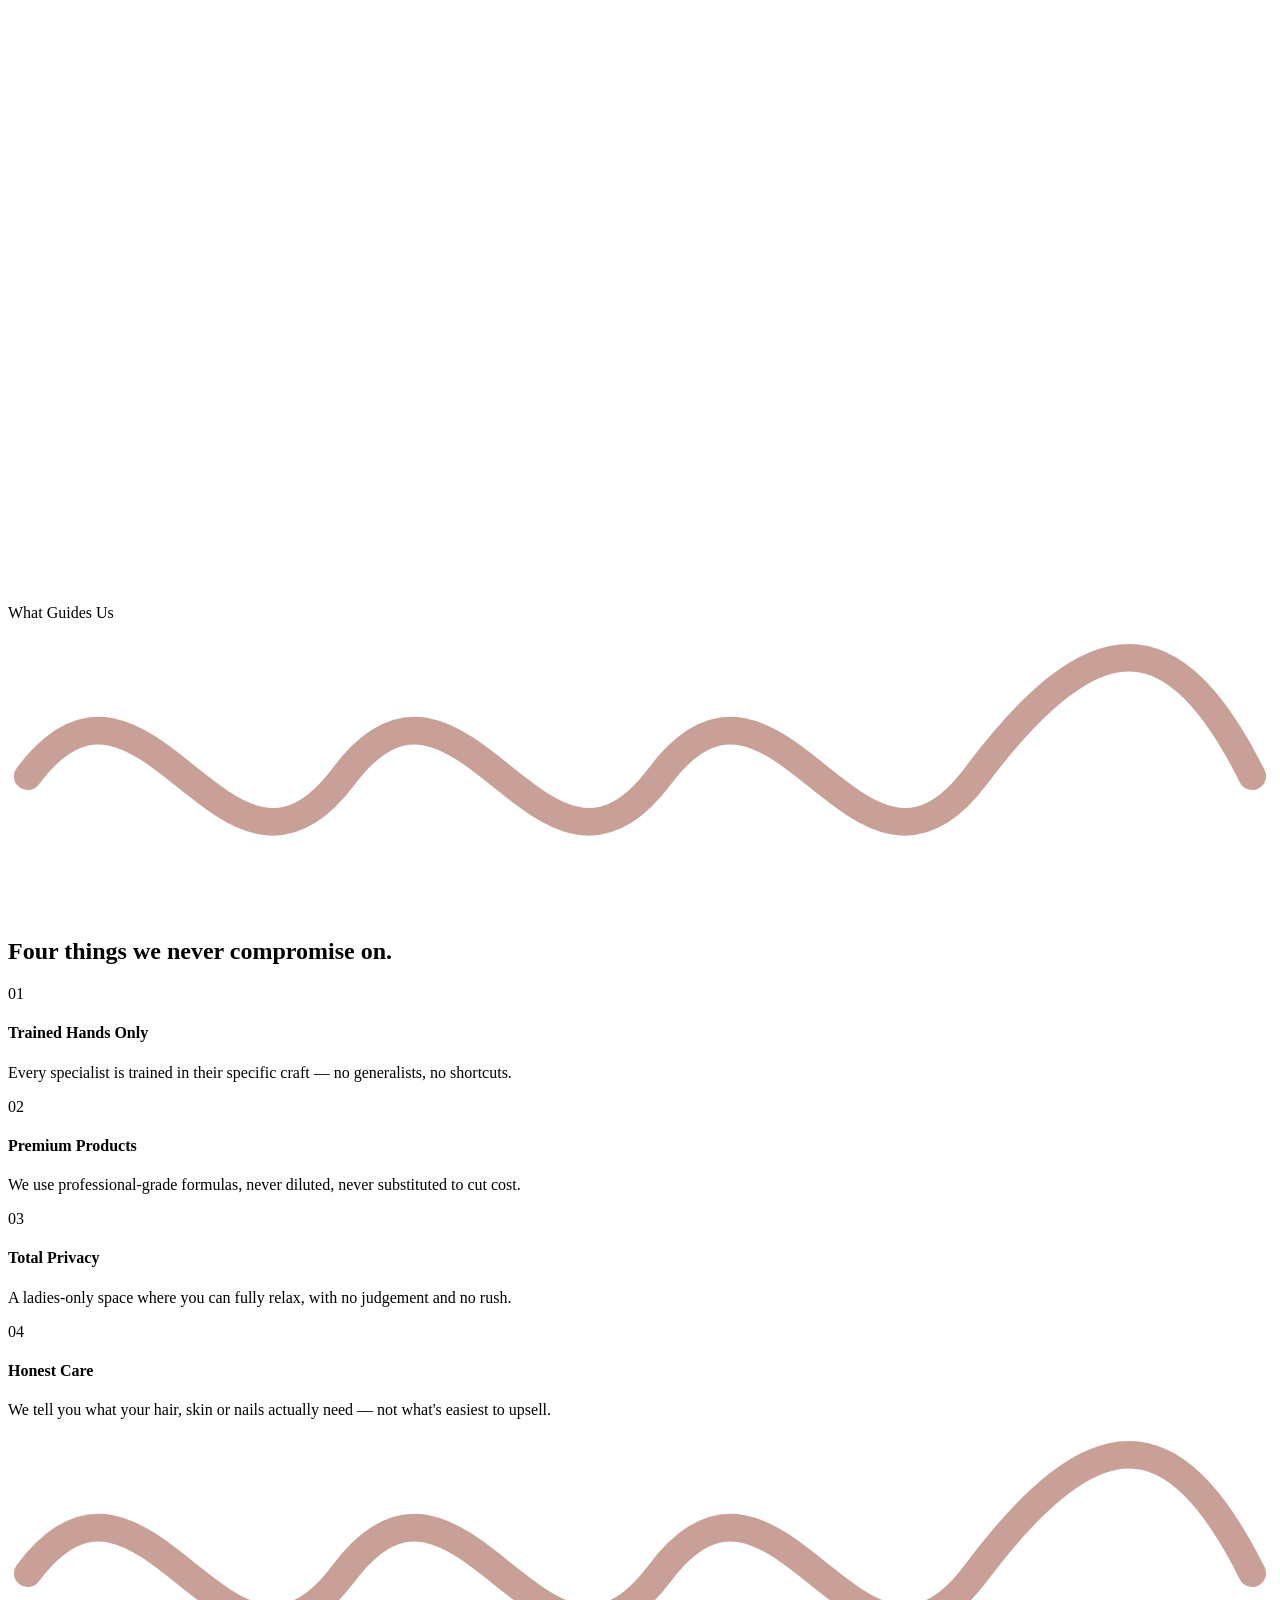
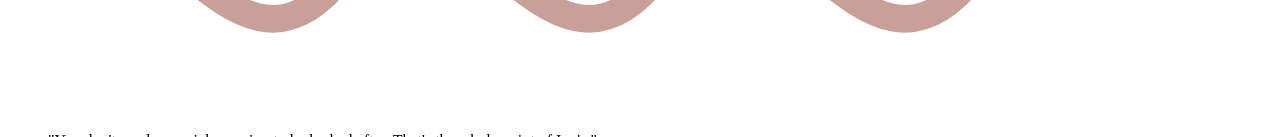
==== commit 2d3811ce: "Add files via upload" ====
--- a/about.html
+++ b/about.html
@@ -3,217 +3,216 @@
 <head>
 <meta charset="UTF-8">
 <meta name="viewport" content="width=device-width, initial-scale=1.0">
-<title>About Us | Ivy's Beauty Secret Ladies Salon & Spa — Abu Dhabi</title>
-<meta name="description" content="Learn the story behind Ivy's Beauty Secret — expert beauticians, premium products, and a private ladies-only sanctuary in Musaffah, Abu Dhabi.">
-<link rel="icon" href="assets/img/logo.jpg">
-<link rel="stylesheet" href="https://cdnjs.cloudflare.com/ajax/libs/font-awesome/6.5.1/css/all.min.css">
-<link rel="stylesheet" href="css/style.css">
-<style>
-.about-hero{position:relative;padding:160px 0 90px;background:var(--grad-hero-bg);overflow:hidden;}
-.about-hero-inner{display:grid;grid-template-columns:1fr 1fr;gap:64px;align-items:center;position:relative;z-index:2;}
-.about-img-wrap{position:relative;}
-.about-img-main{border-radius:var(--radius-lg);overflow:hidden;height:540px;box-shadow:var(--shadow-lift);}
-.about-img-main img{width:100%;height:100%;object-fit:cover;}
-.about-img-accent{position:absolute;bottom:-28px;right:-24px;width:190px;height:190px;border-radius:var(--radius-md);overflow:hidden;border:5px solid #fff;box-shadow:var(--shadow-lift);}
-.about-img-accent img{width:100%;height:100%;object-fit:cover;}
-.about-badge{position:absolute;top:28px;left:-20px;background:rgba(255,255,255,.78);backdrop-filter:blur(14px);border:1px solid rgba(255,255,255,.6);border-radius:var(--radius-md);padding:14px 20px;display:flex;align-items:center;gap:12px;box-shadow:var(--shadow-soft);animation:float-y 5s ease-in-out infinite;}
-.about-badge .icon{width:40px;height:40px;border-radius:50%;background:var(--grad-primary);color:#fff;display:flex;align-items:center;justify-content:center;}
-.about-badge b{display:block;font-size:.92rem;}
-.about-badge span{font-size:.78rem;color:var(--ink-soft);}
-@media(max-width:860px){.about-hero-inner{grid-template-columns:1fr;}.about-img-accent{right:0;}.about-badge{left:0;}}
-.values-grid{display:grid;grid-template-columns:repeat(3,1fr);gap:28px;}
-.value-card{background:#fff;border-radius:var(--radius-md);padding:36px 28px;text-align:center;box-shadow:var(--shadow-soft);transition:transform .45s var(--ease-cinematic),box-shadow .45s var(--ease-cinematic);}
-.value-card:hover{transform:translateY(-8px);box-shadow:var(--shadow-lift);}
-.value-card .icon{width:64px;height:64px;border-radius:50%;background:var(--grad-soft);color:var(--hot-pink);font-size:1.5rem;display:flex;align-items:center;justify-content:center;margin:0 auto 18px;}
-.value-card h3{margin-bottom:10px;font-size:1.1rem;}
-.value-card p{color:var(--ink-soft);font-size:.9rem;line-height:1.65;}
-@media(max-width:860px){.values-grid{grid-template-columns:1fr 1fr;}}
-@media(max-width:540px){.values-grid{grid-template-columns:1fr;}}
-.space-grid{display:grid;grid-template-columns:1fr 1fr 1fr;gap:20px;}
-.space-grid div{border-radius:var(--radius-md);overflow:hidden;height:280px;}
-.space-grid img{width:100%;height:100%;object-fit:cover;transition:transform .8s var(--ease-cinematic);}
-.space-grid div:hover img{transform:scale(1.07);}
-@media(max-width:760px){.space-grid{grid-template-columns:1fr 1fr;}}
-@media(max-width:480px){.space-grid{grid-template-columns:1fr;}}
-</style>
+<title>About Us — Ivy's Beauty Secret Ladies Salon & Spa, Abu Dhabi</title>
+<meta name="description" content="Discover the story, values and philosophy behind Ivy's Beauty Secret — a private ladies salon & spa in Musaffah, Abu Dhabi, built around one idea: every woman deserves to be a pampered princess.">
+<link rel="icon" type="image/png" href="assets/logo.png">
+<link rel="preconnect" href="https://fonts.googleapis.com">
+<link rel="preconnect" href="https://fonts.gstatic.com" crossorigin>
+<link href="https://fonts.googleapis.com/css2?family=Fraunces:ital,opsz,wght@0,9..144,400;0,9..144,500;0,9..144,600;1,9..144,500&family=Inter:wght@400;500;600;700&display=swap" rel="stylesheet">
+<link rel="stylesheet" href="css/styles.css">
 </head>
 <body>
+
+<!-- ============ HEADER ============ -->
 <header class="site-header">
   <div class="container nav-inner">
-    <a href="index.html" class="brand">
-      <img src="assets/img/logo.jpg" alt="Ivy's Beauty Secret logo">
-      <span class="brand-text">Ivy's Beauty Secret<span>Ladies Salon &amp; Spa</span></span>
+    <a href="index.html" class="logo">
+      <img src="assets/logo.png" alt="Ivy's Beauty Secret" class="logo-img">
     </a>
     <nav class="nav-links">
       <a href="index.html">Home</a>
-      <a href="about.html" class="active">About Us</a>
+      <a href="about.html">About</a>
       <a href="services.html">Services</a>
       <a href="gallery.html">Gallery</a>
-      <a href="pricing.html">Pricing</a>
-      <a href="testimonials.html">Testimonials</a>
       <a href="contact.html">Contact</a>
+      <a href="contact.html" class="btn btn-outline nav-cta">Book Now</a>
     </nav>
-    <div class="nav-cta">
-      <a href="contact.html#book" class="btn btn-primary btn-sm"><i class="fa-solid fa-calendar-check"></i> Book Appointment</a>
-      <button class="nav-toggle" aria-label="Toggle menu"><span></span><span></span><span></span></button>
-    </div>
+    <button class="nav-toggle" aria-label="Toggle menu">
+      <span></span><span></span><span></span>
+    </button>
   </div>
 </header>
 
-<section class="about-hero">
-  <div class="sparkle-field" data-sparkles="14" data-petals="7"></div>
-  <div class="container about-hero-inner">
-    <div>
-      <span class="eyebrow">Our Story</span>
-      <h1 style="font-size:clamp(2.2rem,4.5vw,3.6rem);">Where Every Woman Is <span style="background:var(--grad-primary);-webkit-background-clip:text;background-clip:text;color:transparent;">Treated Like a Queen</span></h1>
-      <p style="color:var(--ink-soft);margin:20px 0 20px;font-size:1.05rem;line-height:1.75;max-width:520px;">Ivy's Beauty Secret was born from a simple, powerful belief: every woman deserves to feel pampered, confident and completely radiant. Nestled in Musaffah ME9, Abu Dhabi, our ladies‑only salon blends international techniques with warm, attentive care — creating a private sanctuary where beauty meets luxury.</p>
-      <p style="color:var(--ink-soft);margin-bottom:36px;line-height:1.75;max-width:520px;">From your very first visit, our certified beauticians treat you not as a client, but as royalty. Whether you're preparing for your wedding day, a special occasion, or simply indulging in some well‑deserved me‑time, we bring out the absolute best in you.</p>
-      <a href="contact.html#book" class="btn btn-primary"><i class="fa-solid fa-calendar-check"></i> Book Your Experience</a>
-    </div>
-    <div class="about-img-wrap reveal">
-      <div class="about-img-main">
-        <img src="https://images.unsplash.com/photo-1675034743339-0b0747047727?auto=format&fit=crop&w=900&q=80" alt="Stylist working on client hair">
-      </div>
-      <div class="about-img-accent">
-        <img src="https://images.unsplash.com/photo-1516975080664-ed2fc6a32937?auto=format&fit=crop&w=400&q=80" alt="Makeup brushes">
-      </div>
-      <div class="about-badge">
-        <div class="icon"><i class="fa-solid fa-award"></i></div>
-        <div><b>Certified Experts</b><span>Premium Artistry</span></div>
-      </div>
-    </div>
-  </div>
-</section>
-
-<section class="section bg-soft">
+<!-- ============ PAGE HERO ============ -->
+<section class="page-hero">
+  <div class="page-hero-media">
+    <img
+      src="https://images.unsplash.com/photo-1521590832167-7bcbfaa6381f?auto=format&fit=crop&w=1200&q=75"
+      srcset="https://images.unsplash.com/photo-1521590832167-7bcbfaa6381f?auto=format&fit=crop&w=800&q=75 800w,
+              https://images.unsplash.com/photo-1521590832167-7bcbfaa6381f?auto=format&fit=crop&w=1600&q=75 1600w"
+      sizes="100vw"
+      alt="Calm, private interior of Ivy's Beauty Secret salon"
+      loading="eager" decoding="async" width="1600" height="900">
+  </div>
+  <div class="container page-hero-content">
+    <p class="page-hero-crumb"><a href="index.html">Home</a> &nbsp;/&nbsp; About</p>
+    <h1 class="page-hero-title">Be a <em style="font-style:italic;color:var(--blush);">Pampered Princess.</em></h1>
+    <p class="page-hero-sub">The story, the philosophy and the people behind Musaffah's most private beauty retreat.</p>
+  </div>
+</section>
+
+<!-- ============ OUR STORY ============ -->
+<section class="story">
+  <div class="container story-grid">
+    <div class="story-text reveal">
+      <p class="eyebrow">Our Story</p>
+      <p>"Most women spend their lives taking care of everyone else first."</p>
+      <p>Ivy's Beauty Secret was opened in Musaffah with one simple belief: every woman — whether she's getting ready for her wedding day or simply carving out an hour for herself between errands — deserves to be treated like royalty, not rushed through a service.</p>
+      <p>What started as a small ladies salon has grown into a full beauty and wellness destination, but the original promise hasn't changed. We still believe that skilled hands, genuine listening and quality products matter more than flashy marketing. Our name carries that promise in its own way — the crown in our logo isn't decoration, it's a reminder of how every client should feel the moment she sits in our chair.</p>
+      <a href="contact.html" class="btn btn-primary">Book Your Visit</a>
+    </div>
+    <div class="story-media reveal">
+      <div class="img-frame">
+        <img
+          src="https://images.unsplash.com/photo-1487412947147-5cebf100ffc2?auto=format&fit=crop&w=700&q=75"
+          srcset="https://images.unsplash.com/photo-1487412947147-5cebf100ffc2?auto=format&fit=crop&w=500&q=75 500w,
+                  https://images.unsplash.com/photo-1487412947147-5cebf100ffc2?auto=format&fit=crop&w=900&q=75 900w"
+          sizes="(max-width: 900px) 90vw, 40vw"
+          alt="Detail of premium nail treatment at Ivy's Beauty Secret"
+          loading="lazy" decoding="async" width="700" height="875">
+      </div>
+    </div>
+  </div>
+</section>
+
+<!-- ============ VALUES ============ -->
+<section class="values">
   <div class="container">
     <div class="section-head reveal">
-      <span class="eyebrow">Our Mission</span>
-      <h2>Beauty, Confidence &amp; Care — All Under One Roof</h2>
-      <p>At Ivy's Beauty Secret, we believe beauty is not just how you look — it's how you feel. Our mission is to deliver transformative experiences that leave every client glowing inside and out.</p>
-    </div>
-    <div class="values-grid">
-      <div class="value-card reveal">
-        <div class="icon"><i class="fa-solid fa-wand-magic-sparkles"></i></div>
-        <h3>Expert Artistry</h3>
-        <p>Our beauticians are trained in the latest international techniques — from balayage and ombre to Korean glass-skin facials — ensuring flawless results every time.</p>
-      </div>
-      <div class="value-card reveal">
-        <div class="icon"><i class="fa-solid fa-shield-halved"></i></div>
-        <h3>Hygiene First</h3>
-        <p>We maintain the highest standards of cleanliness and sterilisation in every treatment room so you can relax completely in a spotless, safe environment.</p>
-      </div>
-      <div class="value-card reveal">
-        <div class="icon"><i class="fa-solid fa-gem"></i></div>
-        <h3>Premium Products</h3>
-        <p>We use only salon-professional products — from organic keratin treatments to gentle nail care — that protect and deeply nourish your natural beauty.</p>
-      </div>
-      <div class="value-card reveal">
-        <div class="icon"><i class="fa-solid fa-heart"></i></div>
-        <h3>Personalised Care</h3>
-        <p>Every client is unique. We listen, understand your goals and customise every treatment to your needs, skin type and personal style.</p>
-      </div>
-      <div class="value-card reveal">
-        <div class="icon"><i class="fa-solid fa-lock"></i></div>
-        <h3>Ladies Only Privacy</h3>
-        <p>Our 100% ladies-only environment means you can relax, unwind and be yourself completely — a private sanctuary away from the world, just for you.</p>
-      </div>
-      <div class="value-card reveal">
-        <div class="icon"><i class="fa-solid fa-star"></i></div>
-        <h3>Luxury Experience</h3>
-        <p>From the moment you step in to the final reveal, every detail is crafted to make you feel like royalty — because at Ivy's, you are a pampered princess.</p>
-      </div>
-    </div>
-  </div>
-</section>
-
-<section class="section-tight" style="background:var(--grad-primary);">
-  <div class="container stats-row">
-    <div class="stat"><div class="num" data-target="1200" data-suffix="+" style="color:#fff;">0</div><div class="lbl" style="color:rgba(255,255,255,.85);">Happy Clients</div></div>
-    <div class="stat"><div class="num" data-target="7" data-suffix="" style="color:#fff;">0</div><div class="lbl" style="color:rgba(255,255,255,.85);">Service Categories</div></div>
-    <div class="stat"><div class="num" data-target="50" data-suffix="+" style="color:#fff;">0</div><div class="lbl" style="color:rgba(255,255,255,.85);">Treatments Offered</div></div>
-    <div class="stat"><div class="num" data-target="100" data-suffix="%" style="color:#fff;">0</div><div class="lbl" style="color:rgba(255,255,255,.85);">Satisfaction Rate</div></div>
-  </div>
-</section>
-
-<section class="section">
+      <p class="eyebrow">What Guides Us</p>
+      <svg class="gold-flourish" viewBox="0 0 64 14" fill="none" xmlns="http://www.w3.org/2000/svg"><path d="M1 7c6-8 10 8 16 0s10 8 16 0 10 8 16 0 10-8 14 0" stroke="#C9A097" stroke-width="1.4" stroke-linecap="round"/></svg>
+      <h2 class="section-title">Four things we never compromise on.</h2>
+    </div>
+    <div class="values-grid reveal-stagger">
+      <div class="value-card">
+        <span class="value-num">01</span>
+        <h4>Trained Hands Only</h4>
+        <p>Every specialist is trained in their specific craft — no generalists, no shortcuts.</p>
+      </div>
+      <div class="value-card">
+        <span class="value-num">02</span>
+        <h4>Premium Products</h4>
+        <p>We use professional-grade formulas, never diluted, never substituted to cut cost.</p>
+      </div>
+      <div class="value-card">
+        <span class="value-num">03</span>
+        <h4>Total Privacy</h4>
+        <p>A ladies-only space where you can fully relax, with no judgement and no rush.</p>
+      </div>
+      <div class="value-card">
+        <span class="value-num">04</span>
+        <h4>Honest Care</h4>
+        <p>We tell you what your hair, skin or nails actually need — not what's easiest to upsell.</p>
+      </div>
+    </div>
+  </div>
+</section>
+
+<!-- ============ PHILOSOPHY QUOTE ============ -->
+<section class="philosophy-quote">
+  <div class="container">
+    <svg class="gold-flourish" viewBox="0 0 64 14" fill="none" xmlns="http://www.w3.org/2000/svg"><path d="M1 7c6-8 10 8 16 0s10 8 16 0 10 8 16 0 10-8 14 0" stroke="#C9A097" stroke-width="1.4" stroke-linecap="round"/></svg>
+    <blockquote>"You don't need a special occasion to be looked after. That's the whole point of Ivy's."</blockquote>
+    <cite>— The Ivy's Beauty Secret Team</cite>
+  </div>
+</section>
+
+<!-- ============ THE VISIT PROCESS ============ -->
+<section class="process">
   <div class="container">
     <div class="section-head reveal">
-      <span class="eyebrow">Our Space</span>
-      <h2>A Sanctuary Built Just for You</h2>
-      <p>Step inside a thoughtfully designed, beautifully appointed salon where luxury and comfort are the standard — not the exception.</p>
-    </div>
-    <div class="space-grid reveal">
-      <div><img src="https://images.unsplash.com/photo-1521590832167-7bcbfaa6381f?auto=format&fit=crop&w=700&q=80" alt="Salon interior"></div>
-      <div><img src="https://images.unsplash.com/photo-1633681926035-ec1ac984418a?auto=format&fit=crop&w=700&q=80" alt="Treatment room"></div>
-      <div><img src="https://images.unsplash.com/photo-1633681926022-84c23e8cb2d6?auto=format&fit=crop&w=700&q=80" alt="Luxury salon space"></div>
-    </div>
-  </div>
-</section>
-
-<section class="section-tight bg-lav">
-  <div class="container about-split">
-    <div class="reveal">
-      <span class="eyebrow">Why Choose Us</span>
-      <h2>The Ivy's Difference</h2>
-      <p style="color:var(--ink-soft);margin:16px 0 28px;line-height:1.7;">We don't just provide beauty services — we craft experiences that stay with you long after you leave. Our team's passion, skill and genuine care for every client is what truly sets us apart in Abu Dhabi.</p>
-      <a href="services.html" class="btn btn-primary">Explore Our Services <i class="fa-solid fa-arrow-right"></i></a>
-    </div>
-    <div class="reveal">
-      <ul class="check-list" style="margin-top:10px;">
-        <li><i class="fa-solid fa-check"></i> Skilled &amp; Certified Beauticians with International Training</li>
-        <li><i class="fa-solid fa-check"></i> Premium Salon-Grade Products for Hair, Skin &amp; Nails</li>
-        <li><i class="fa-solid fa-check"></i> 100% Ladies-Only, Private &amp; Comfortable Environment</li>
-        <li><i class="fa-solid fa-check"></i> Transparent Pricing — No Hidden Fees, Ever</li>
-        <li><i class="fa-solid fa-check"></i> Bridal, Party &amp; Everyday Packages Available</li>
-        <li><i class="fa-solid fa-check"></i> Quick WhatsApp Booking — Easy &amp; Hassle-Free</li>
-        <li><i class="fa-solid fa-check"></i> 100% Client Satisfaction Guaranteed</li>
-      </ul>
-    </div>
-  </div>
-</section>
-
-<section class="section-tight">
-  <div class="container" style="text-align:center;">
-    <div class="reveal">
-      <span class="eyebrow">Ready to Glow?</span>
-      <h2 style="margin:8px 0 16px;">Book Your Appointment Today</h2>
-      <p style="color:var(--ink-soft);max-width:500px;margin:0 auto 32px;">Experience the Ivy's Beauty Secret difference for yourself. Your first visit comes with an exclusive 20% welcome discount.</p>
-      <div style="display:flex;gap:18px;justify-content:center;flex-wrap:wrap;">
-        <a href="contact.html#book" class="btn btn-primary"><i class="fa-solid fa-calendar-check"></i> Book Appointment</a>
-        <a href="https://wa.me/971509921215" target="_blank" rel="noopener" class="btn btn-outline"><i class="fa-brands fa-whatsapp"></i> Chat on WhatsApp</a>
-      </div>
-    </div>
-  </div>
-</section>
-
+      <p class="eyebrow">What To Expect</p>
+      <svg class="gold-flourish" viewBox="0 0 64 14" fill="none" xmlns="http://www.w3.org/2000/svg"><path d="M1 7c6-8 10 8 16 0s10 8 16 0 10 8 16 0 10-8 14 0" stroke="#C9A097" stroke-width="1.4" stroke-linecap="round"/></svg>
+      <h2 class="section-title">Your visit, simplified.</h2>
+      <p class="section-sub" style="margin-inline:auto;">No confusing menus, no pressure — just tell us what you want.</p>
+    </div>
+    <div class="process-grid reveal-stagger">
+      <div class="process-step">
+        <div class="process-step-num">1</div>
+        <h4>Message Us</h4>
+        <p>Send a WhatsApp or fill the booking form with your preferred service and time.</p>
+      </div>
+      <div class="process-step">
+        <div class="process-step-num">2</div>
+        <h4>We Confirm</h4>
+        <p>We reply within hours to confirm your slot and walk you through anything you need to know.</p>
+      </div>
+      <div class="process-step">
+        <div class="process-step-num">3</div>
+        <h4>You Relax</h4>
+        <p>Arrive, sit back, and let a trained specialist take care of the rest in a calm, private space.</p>
+      </div>
+    </div>
+  </div>
+</section>
+
+<!-- ============ CTA BAND ============ -->
+<section class="cta-band">
+  <div class="container">
+    <svg class="gold-flourish" viewBox="0 0 64 14" fill="none" xmlns="http://www.w3.org/2000/svg"><path d="M1 7c6-8 10 8 16 0s10 8 16 0 10 8 16 0 10-8 14 0" stroke="#C9A097" stroke-width="1.4" stroke-linecap="round"/></svg>
+    <p class="eyebrow">Come See For Yourself</p>
+    <h2>Your story with Ivy's starts with one message.</h2>
+    <p>We're in Musaffah, Abu Dhabi — open seven days a week.</p>
+    <div class="cta-actions">
+      <a href="https://wa.me/971509921215?text=Hi%20Ivy's%20Beauty%20Secret%2C%20I'd%20like%20to%20book%20an%20appointment." target="_blank" rel="noopener" class="btn btn-primary">Book on WhatsApp</a>
+      <a href="services.html" class="btn btn-outline" style="border-color:rgba(250,246,242,0.4); color:var(--ivory);">See Our Services</a>
+    </div>
+  </div>
+</section>
+
+<!-- ============ FOOTER ============ -->
 <footer class="site-footer">
-  <div class="container footer-top">
-    <div>
-      <div class="footer-brand"><img src="assets/img/logo.jpg" alt="Logo"><b>Ivy's Beauty Secret</b></div>
-      <p>Where beauty meets luxury. Be a Pampered Princess.</p>
-      <div class="social-row">
-        <a href="https://www.instagram.com/ivysbeautysecret/?hl=en" target="_blank" rel="noopener"><i class="fa-brands fa-instagram"></i></a>
-        <a href="https://wa.me/971509921215" target="_blank" rel="noopener"><i class="fa-brands fa-whatsapp"></i></a>
-        <a href="#"><i class="fa-brands fa-facebook-f"></i></a>
-        <a href="#"><i class="fa-brands fa-tiktok"></i></a>
-      </div>
-    </div>
-    <div><h4>Quick Links</h4><ul class="footer-links"><li><a href="index.html">Home</a></li><li><a href="about.html">About Us</a></li><li><a href="services.html">Services</a></li><li><a href="gallery.html">Gallery</a></li><li><a href="pricing.html">Pricing</a></li><li><a href="testimonials.html">Testimonials</a></li><li><a href="contact.html">Contact</a></li></ul></div>
-    <div><h4>Our Services</h4><ul class="footer-links"><li><a href="services.html#hair">Hair Services</a></li><li><a href="services.html#makeup">Beauty &amp; Makeup</a></li><li><a href="services.html#facials">Facials &amp; Skin Care</a></li><li><a href="services.html#nails">Nails</a></li><li><a href="services.html#brows">Brows &amp; Lashes</a></li><li><a href="services.html#waxing">Waxing</a></li><li><a href="services.html#wellness">Wellness</a></li></ul></div>
-    <div><h4>Contact Us</h4><ul class="footer-contact"><li><i class="fa-solid fa-phone"></i> +971 50 992 1215</li><li><i class="fa-brands fa-whatsapp"></i> +971 50 992 1215</li><li><i class="fa-solid fa-location-dot"></i> Al Tawakkal Typing Building, Mezzanine Floor, M03, Musaffah ME9, Abu Dhabi, UAE</li></ul></div>
-  </div>
-  <div class="container footer-bottom">
-    <span>© 2026 Ivy's Beauty Secret Ladies Salon &amp; Spa. All Rights Reserved.</span>
-    <span>Be a Pampered Princess</span>
+  <div class="container">
+    <div class="footer-grid">
+      <div class="footer-col">
+        <img src="assets/logo.png" alt="Ivy's Beauty Secret" class="footer-logo-img">
+        <p>Premium ladies salon & spa in the heart of Musaffah, Abu Dhabi.</p>
+        <div class="footer-social">
+          <a href="https://www.instagram.com/ivysbeautysecret/?hl=en" target="_blank" rel="noopener" aria-label="Instagram">
+            <svg width="17" height="17" viewBox="0 0 24 24" fill="none" stroke="currentColor" stroke-width="1.8"><rect x="2" y="2" width="20" height="20" rx="5"/><circle cx="12" cy="12" r="4"/><circle cx="17.5" cy="6.5" r="1"/></svg>
+          </a>
+          <a href="https://wa.me/971509921215" target="_blank" rel="noopener" aria-label="WhatsApp">
+            <svg width="17" height="17" viewBox="0 0 24 24" fill="currentColor"><path d="M12 2C6.48 2 2 6.48 2 12c0 1.85.5 3.58 1.37 5.07L2 22l5.07-1.33A9.93 9.93 0 0 0 12 22c5.52 0 10-4.48 10-10S17.52 2 12 2zm5.2 14.2c-.22.6-1.27 1.18-1.76 1.22-.45.05-1.02.07-1.65-.1-.38-.1-.87-.27-1.5-.53-2.63-1.14-4.34-3.8-4.47-3.98-.13-.18-1.07-1.42-1.07-2.71 0-1.29.68-1.92.92-2.18.24-.26.52-.32.7-.32.18 0 .35 0 .5.01.16.01.38-.06.6.46.22.53.75 1.83.82 1.96.07.13.11.29.02.47-.09.18-.13.29-.27.45-.13.16-.28.35-.4.47-.13.13-.27.27-.12.53.16.26.7 1.15 1.5 1.86 1.03.92 1.9 1.21 2.16 1.34.26.13.41.11.56-.07.16-.18.66-.77.84-1.03.18-.26.35-.21.59-.13.24.09 1.53.72 1.79.85.26.13.43.2.5.31.07.12.07.66-.15 1.26z"/></svg>
+          </a>
+        </div>
+      </div>
+      <div class="footer-col">
+        <h5>Explore</h5>
+        <a href="about.html">About Us</a>
+        <a href="services.html">Services & Pricing</a>
+        <a href="gallery.html">Gallery</a>
+        <a href="contact.html">Book Now</a>
+      </div>
+      <div class="footer-col">
+        <h5>Contact</h5>
+        <p>Al Tawakkal Typing Building,<br>Mezzanine Floor, M03, Musaffah ME9,<br>Abu Dhabi, UAE</p>
+        <a href="tel:+971509921215">+971 50 992 1215</a>
+      </div>
+      <div class="footer-col">
+        <h5>Hours</h5>
+        <p>Sat – Thu: 9:00 AM – 9:00 PM</p>
+        <p>Friday: 2:00 PM – 9:00 PM</p>
+      </div>
+    </div>
+    <div class="footer-bottom">
+      <span>© 2026 Ivy's Beauty Secret Ladies Salon & Spa. All rights reserved.</span>
+      <span>Musaffah, Abu Dhabi, UAE</span>
+    </div>
   </div>
 </footer>
-<div class="fab-stack">
-  <a href="https://www.instagram.com/ivysbeautysecret/?hl=en" target="_blank" rel="noopener" class="fab fab-instagram"><i class="fa-brands fa-instagram"></i></a>
-  <a href="https://wa.me/971509921215" target="_blank" rel="noopener" class="fab fab-whatsapp"><i class="fa-brands fa-whatsapp"></i></a>
+
+<!-- ============ FLOATING ACTIONS ============ -->
+<div class="float-actions">
+  <a href="https://www.instagram.com/ivysbeautysecret/?hl=en" target="_blank" rel="noopener" class="float-btn instagram" aria-label="Visit our Instagram">
+    <span class="float-label">Follow on Instagram</span>
+    <svg width="22" height="22" viewBox="0 0 24 24" fill="none" stroke="currentColor" stroke-width="1.8"><rect x="2" y="2" width="20" height="20" rx="5"/><circle cx="12" cy="12" r="4"/><circle cx="17.5" cy="6.5" r="1"/></svg>
+  </a>
+  <a href="https://wa.me/971509921215?text=Hi%20Ivy's%20Beauty%20Secret%2C%20I'd%20like%20to%20book%20an%20appointment." target="_blank" rel="noopener" class="float-btn whatsapp" aria-label="Chat on WhatsApp">
+    <span class="float-label">Chat on WhatsApp</span>
+    <svg width="24" height="24" viewBox="0 0 24 24" fill="currentColor"><path d="M12 2C6.48 2 2 6.48 2 12c0 1.85.5 3.58 1.37 5.07L2 22l5.07-1.33A9.93 9.93 0 0 0 12 22c5.52 0 10-4.48 10-10S17.52 2 12 2zm5.2 14.2c-.22.6-1.27 1.18-1.76 1.22-.45.05-1.02.07-1.65-.1-.38-.1-.87-.27-1.5-.53-2.63-1.14-4.34-3.8-4.47-3.98-.13-.18-1.07-1.42-1.07-2.71 0-1.29.68-1.92.92-2.18.24-.26.52-.32.7-.32.18 0 .35 0 .5.01.16.01.38-.06.6.46.22.53.75 1.83.82 1.96.07.13.11.29.02.47-.09.18-.13.29-.27.45-.13.16-.28.35-.4.47-.13.13-.27.27-.12.53.16.26.7 1.15 1.5 1.86 1.03.92 1.9 1.21 2.16 1.34.26.13.41.11.56-.07.16-.18.66-.77.84-1.03.18-.26.35-.21.59-.13.24.09 1.53.72 1.79.85.26.13.43.2.5.31.07.12.07.66-.15 1.26z"/></svg>
+  </a>
 </div>
-<script src="https://cdnjs.cloudflare.com/ajax/libs/gsap/3.12.5/gsap.min.js"></script>
-<script src="https://cdnjs.cloudflare.com/ajax/libs/gsap/3.12.5/ScrollTrigger.min.js"></script>
-<script src="js/script.js"></script>
+
+<script src="js/main.js"></script>
 </body>
 </html>
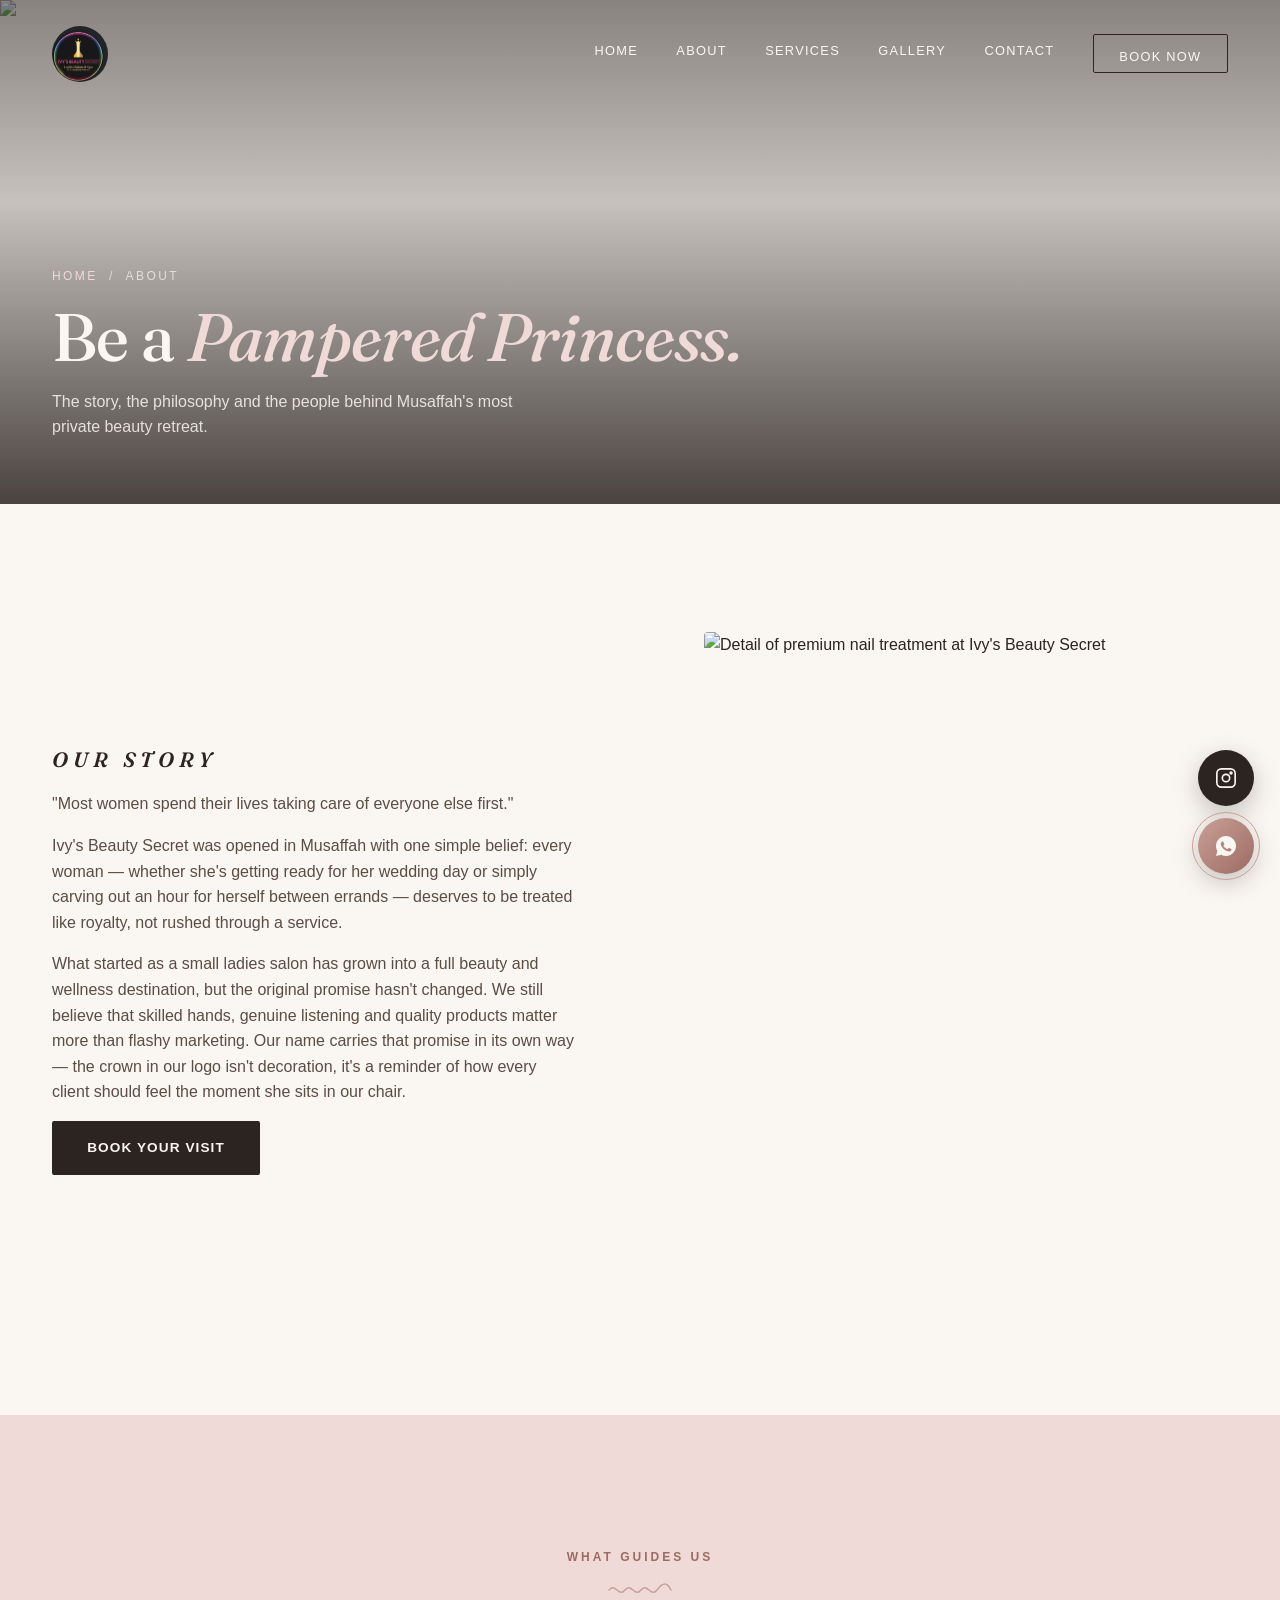
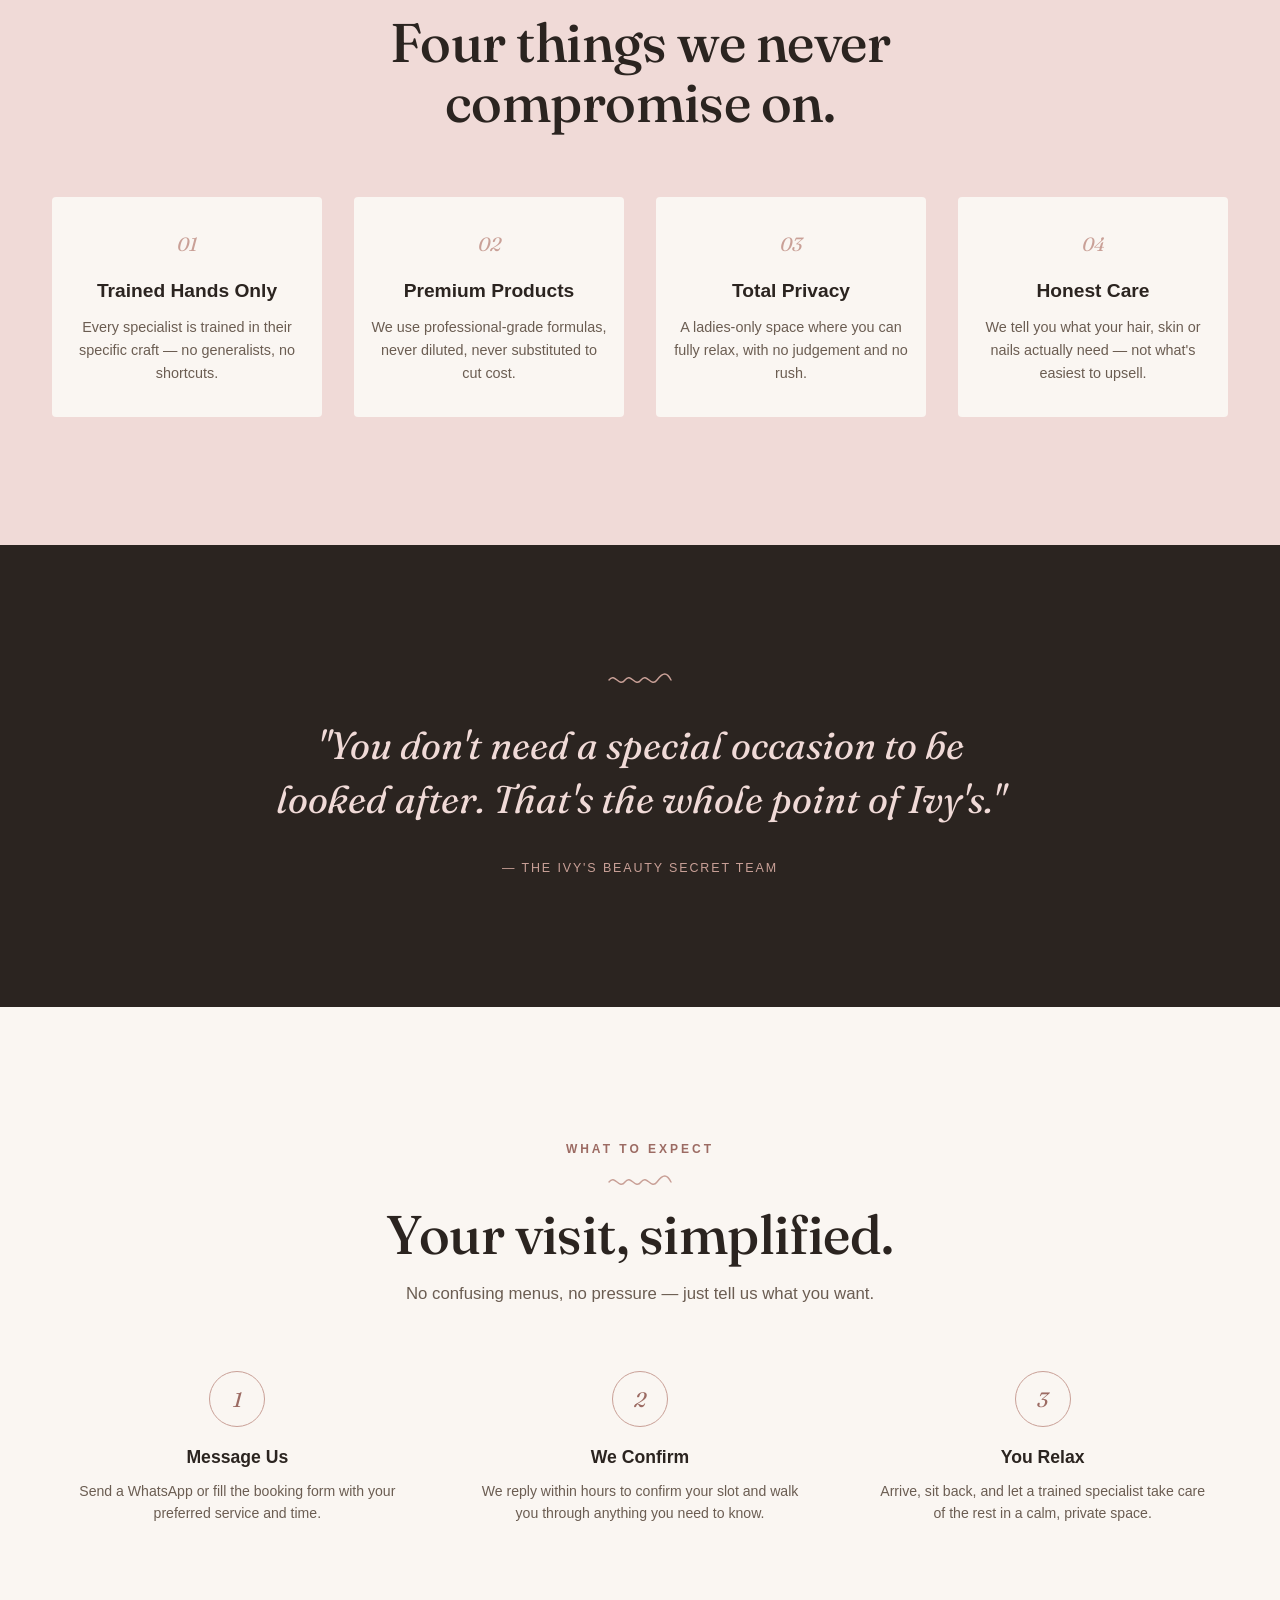
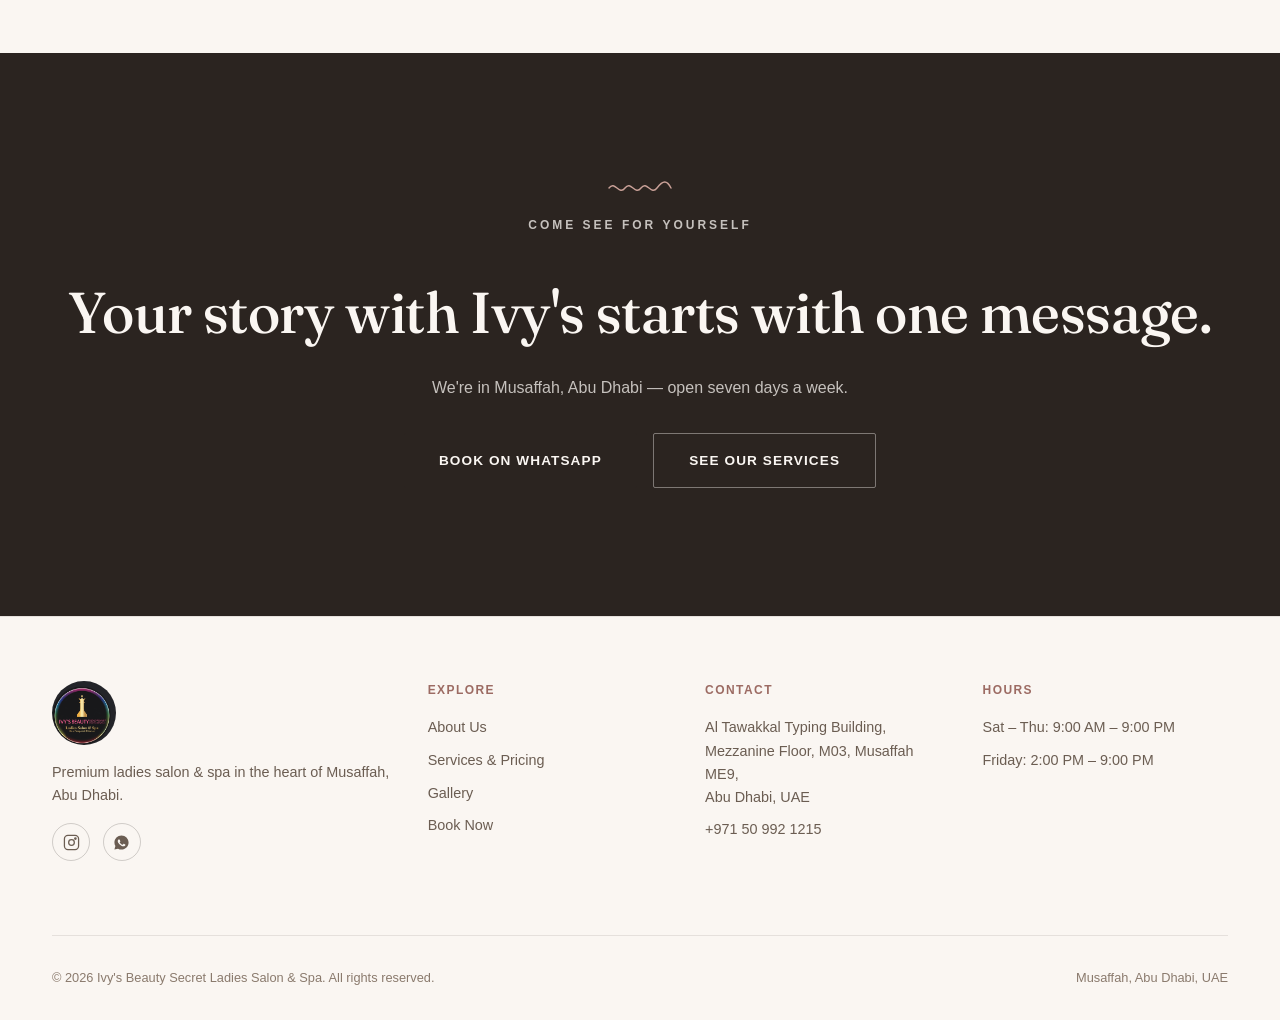
==== commit 3b0f749c: "Add files via upload" ====
--- a/about.html
+++ b/about.html
@@ -5,11 +5,1477 @@
 <meta name="viewport" content="width=device-width, initial-scale=1.0">
 <title>About Us — Ivy's Beauty Secret Ladies Salon & Spa, Abu Dhabi</title>
 <meta name="description" content="Discover the story, values and philosophy behind Ivy's Beauty Secret — a private ladies salon & spa in Musaffah, Abu Dhabi, built around one idea: every woman deserves to be a pampered princess.">
-<link rel="icon" type="image/png" href="assets/logo.png">
+<link rel="icon" type="image/png" href="[data-uri]">
 <link rel="preconnect" href="https://fonts.googleapis.com">
 <link rel="preconnect" href="https://fonts.gstatic.com" crossorigin>
 <link href="https://fonts.googleapis.com/css2?family=Fraunces:ital,opsz,wght@0,9..144,400;0,9..144,500;0,9..144,600;1,9..144,500&family=Inter:wght@400;500;600;700&display=swap" rel="stylesheet">
-<link rel="stylesheet" href="css/styles.css">
+<style>
+/* ============================================
+   IVY'S BEAUTY SECRET — DESIGN TOKENS
+   ============================================ */
+:root {
+  --ivory: #FAF6F2;
+  --blush: #F0DAD7;
+  --rose-gold: #C9A097;
+  --nude-beige: #E8D5C4;
+  --charcoal: #2B2420;
+  --deep-rose: #9C6B63;
+  --white: #FFFFFF;
+
+  --font-display: 'Fraunces', serif;
+  --font-body: 'Inter', sans-serif;
+
+  --space-xs: 0.5rem;
+  --space-sm: 1rem;
+  --space-md: 2rem;
+  --space-lg: 4rem;
+  --space-xl: 8rem;
+
+  --ease: cubic-bezier(0.16, 1, 0.3, 1);
+}
+
+* { margin: 0; padding: 0; box-sizing: border-box; }
+
+html { scroll-behavior: smooth; }
+
+body {
+  font-family: var(--font-body);
+  color: var(--charcoal);
+  background: var(--ivory);
+  line-height: 1.6;
+  overflow-x: hidden;
+}
+
+img { max-width: 100%; display: block; }
+a { text-decoration: none; color: inherit; }
+ul { list-style: none; }
+button { font-family: inherit; cursor: pointer; border: none; background: none; }
+
+@media (prefers-reduced-motion: reduce) {
+  *, *::before, *::after {
+    animation-duration: 0.01ms !important;
+    animation-iteration-count: 1 !important;
+    transition-duration: 0.01ms !important;
+    scroll-behavior: auto !important;
+  }
+}
+
+.container {
+  max-width: 1240px;
+  margin: 0 auto;
+  padding: 0 var(--space-md);
+}
+
+@media (max-width: 768px) {
+  .container { padding: 0 1.25rem; }
+}
+
+/* ============================================
+   TYPOGRAPHY
+   ============================================ */
+.eyebrow {
+  font-family: var(--font-body);
+  font-size: 0.75rem;
+  letter-spacing: 0.25em;
+  text-transform: uppercase;
+  color: var(--deep-rose);
+  font-weight: 600;
+  display: inline-block;
+  margin-bottom: var(--space-sm);
+}
+
+h1, h2, h3 {
+  font-family: var(--font-display);
+  font-weight: 500;
+  color: var(--charcoal);
+  letter-spacing: -0.01em;
+}
+
+.section-title {
+  font-size: clamp(2.2rem, 4.5vw, 3.4rem);
+  line-height: 1.1;
+  margin-bottom: var(--space-sm);
+}
+
+.section-sub {
+  font-family: var(--font-body);
+  font-size: 1.05rem;
+  color: #6b5d52;
+  max-width: 560px;
+  font-weight: 400;
+}
+
+.section-head {
+  text-align: center;
+  max-width: 680px;
+  margin: 0 auto var(--space-lg);
+}
+
+/* Signature divider — hand-drawn gold underline */
+.gold-flourish {
+  width: 64px;
+  height: 14px;
+  margin: 0 auto var(--space-sm);
+  display: block;
+}
+.section-head .gold-flourish { margin-bottom: var(--space-sm); }
+
+/* ============================================
+   BUTTONS
+   ============================================ */
+.btn {
+  display: inline-flex;
+  align-items: center;
+  gap: 0.6rem;
+  padding: 1rem 2.2rem;
+  font-size: 0.85rem;
+  letter-spacing: 0.08em;
+  text-transform: uppercase;
+  font-weight: 600;
+  border-radius: 2px;
+  transition: all 0.4s var(--ease);
+}
+
+.btn-primary {
+  background: var(--charcoal);
+  color: var(--ivory);
+}
+.btn-primary:hover {
+  background: var(--deep-rose);
+  transform: translateY(-2px);
+}
+
+.btn-outline {
+  background: transparent;
+  color: var(--charcoal);
+  border: 1px solid var(--charcoal);
+}
+.btn-outline:hover {
+  background: var(--charcoal);
+  color: var(--ivory);
+}
+
+.btn-light {
+  background: var(--ivory);
+  color: var(--charcoal);
+}
+.btn-light:hover {
+  background: var(--white);
+  transform: translateY(-2px);
+}
+
+/* ============================================
+   HEADER / NAV
+   ============================================ */
+.site-header {
+  position: fixed;
+  top: 0;
+  left: 0;
+  right: 0;
+  z-index: 1000;
+  padding: 1.6rem 0;
+  transition: all 0.4s var(--ease);
+  background: transparent;
+}
+
+.site-header.scrolled {
+  background: rgba(250, 246, 242, 0.92);
+  backdrop-filter: blur(12px);
+  padding: 1rem 0;
+  box-shadow: 0 1px 0 rgba(43,36,32,0.06);
+}
+
+.nav-inner {
+  display: flex;
+  align-items: center;
+  justify-content: space-between;
+}
+
+.logo {
+  display: flex;
+  align-items: center;
+}
+
+.logo-img {
+  height: 56px;
+  width: 56px;
+  border-radius: 50%;
+  object-fit: cover;
+  transition: height 0.4s var(--ease);
+}
+.site-header.scrolled .logo-img { height: 46px; width: 46px; }
+
+.logo span { color: var(--rose-gold); }
+
+.nav-links {
+  display: flex;
+  gap: 2.4rem;
+  align-items: center;
+}
+
+.nav-links a {
+  font-size: 0.8rem;
+  letter-spacing: 0.1em;
+  text-transform: uppercase;
+  font-weight: 500;
+  color: var(--ivory);
+  position: relative;
+  padding-bottom: 4px;
+  transition: color 0.4s var(--ease);
+}
+.site-header.scrolled .nav-links a { color: var(--charcoal); }
+
+.nav-links a::after {
+  content: '';
+  position: absolute;
+  bottom: 0;
+  left: 0;
+  width: 0;
+  height: 1px;
+  background: currentColor;
+  transition: width 0.4s var(--ease);
+}
+.nav-links a:hover::after { width: 100%; }
+
+.nav-cta {
+  padding: 0.75rem 1.6rem;
+  font-size: 0.75rem;
+}
+
+.nav-toggle {
+  display: none;
+  flex-direction: column;
+  gap: 5px;
+  z-index: 1100;
+}
+.nav-toggle span {
+  width: 26px;
+  height: 1.5px;
+  background: var(--ivory);
+  transition: all 0.3s var(--ease);
+}
+.site-header.scrolled .nav-toggle span,
+.nav-open .nav-toggle span { background: var(--charcoal); }
+
+@media (max-width: 900px) {
+  .nav-toggle { display: flex; }
+  .nav-links {
+    position: fixed;
+    top: 0;
+    right: -100%;
+    height: 100vh;
+    width: min(80vw, 360px);
+    background: var(--ivory);
+    flex-direction: column;
+    justify-content: center;
+    gap: 2.2rem;
+    transition: right 0.5s var(--ease);
+    box-shadow: -10px 0 40px rgba(0,0,0,0.08);
+  }
+  .nav-links.open { right: 0; }
+  .nav-links a { color: var(--charcoal); font-size: 1rem; }
+  .nav-cta { display: none; }
+}
+
+/* ============================================
+   HERO
+   ============================================ */
+.hero {
+  position: relative;
+  height: 100svh;
+  min-height: 600px;
+  display: flex;
+  align-items: flex-end;
+  overflow: hidden;
+  color: var(--ivory);
+}
+
+.hero-media {
+  position: absolute;
+  inset: 0;
+  z-index: 1;
+}
+.hero-media img {
+  width: 100%;
+  height: 100%;
+  object-fit: cover;
+  object-position: center 30%;
+  transform: scale(1.08);
+  animation: heroZoom 16s var(--ease) forwards;
+}
+@keyframes heroZoom {
+  to { transform: scale(1); }
+}
+
+.hero-media::after {
+  content: '';
+  position: absolute;
+  inset: 0;
+  background: linear-gradient(180deg, rgba(43,36,32,0.45) 0%, rgba(43,36,32,0.1) 35%, rgba(43,36,32,0.75) 100%);
+}
+
+.hero-content {
+  position: relative;
+  z-index: 2;
+  width: 100%;
+  padding-bottom: var(--space-xl);
+}
+
+.hero-eyebrow {
+  display: flex;
+  align-items: center;
+  gap: 0.8rem;
+  font-size: 0.75rem;
+  letter-spacing: 0.3em;
+  text-transform: uppercase;
+  margin-bottom: var(--space-sm);
+  opacity: 0;
+  animation: fadeUp 1s var(--ease) 0.3s forwards;
+}
+.hero-eyebrow::before {
+  content: '';
+  width: 36px;
+  height: 1px;
+  background: var(--rose-gold);
+}
+
+.hero-title {
+  font-size: clamp(2.8rem, 7vw, 5.6rem);
+  line-height: 1.02;
+  color: var(--ivory);
+  max-width: 820px;
+  opacity: 0;
+  animation: fadeUp 1s var(--ease) 0.5s forwards;
+}
+.hero-title em {
+  font-style: italic;
+  color: var(--blush);
+}
+
+.hero-desc {
+  margin-top: var(--space-sm);
+  max-width: 460px;
+  font-size: 1.05rem;
+  color: rgba(250,246,242,0.85);
+  opacity: 0;
+  animation: fadeUp 1s var(--ease) 0.7s forwards;
+}
+
+.hero-desc em {
+  font-style: italic;
+  font-family: var(--font-display);
+  color: var(--blush);
+}
+
+.hero-actions {
+  display: flex;
+  gap: 1rem;
+  margin-top: var(--space-md);
+  flex-wrap: wrap;
+  opacity: 0;
+  animation: fadeUp 1s var(--ease) 0.9s forwards;
+}
+
+@keyframes fadeUp {
+  from { opacity: 0; transform: translateY(24px); }
+  to { opacity: 1; transform: translateY(0); }
+}
+
+.hero-scroll {
+  position: absolute;
+  bottom: var(--space-md);
+  right: var(--space-md);
+  z-index: 2;
+  display: flex;
+  align-items: center;
+  gap: 0.6rem;
+  font-size: 0.7rem;
+  letter-spacing: 0.2em;
+  text-transform: uppercase;
+  color: rgba(250,246,242,0.7);
+}
+.hero-scroll-line {
+  width: 1px;
+  height: 40px;
+  background: rgba(250,246,242,0.4);
+  position: relative;
+  overflow: hidden;
+}
+.hero-scroll-line::after {
+  content: '';
+  position: absolute;
+  top: -100%;
+  left: 0;
+  width: 100%;
+  height: 100%;
+  background: var(--rose-gold);
+  animation: scrollLine 2s ease-in-out infinite;
+}
+@keyframes scrollLine {
+  to { top: 100%; }
+}
+
+@media (max-width: 600px) {
+  .hero-scroll { display: none; }
+}
+
+/* ============================================
+   MARQUEE STRIP
+   ============================================ */
+.marquee-strip {
+  background: var(--charcoal);
+  color: var(--ivory);
+  padding: 0.9rem 0;
+  overflow: hidden;
+  white-space: nowrap;
+  position: relative;
+}
+.marquee-track {
+  display: inline-flex;
+  animation: marquee 32s linear infinite;
+}
+.marquee-track span {
+  font-family: var(--font-display);
+  font-style: italic;
+  font-size: 1rem;
+  letter-spacing: 0.04em;
+  padding: 0 2.2rem;
+  color: var(--blush);
+  white-space: nowrap;
+}
+.marquee-track span::after {
+  content: '✦';
+  margin-left: 2.2rem;
+  color: var(--rose-gold);
+  font-style: normal;
+}
+@keyframes marquee {
+  from { transform: translateX(0); }
+  to { transform: translateX(-50%); }
+}
+
+/* ============================================
+   ABOUT / EXPERIENCE SECTION
+   ============================================ */
+.experience {
+  padding: var(--space-xl) 0;
+  background: var(--ivory);
+}
+
+.experience-grid {
+  display: grid;
+  grid-template-columns: 0.9fr 1.1fr;
+  gap: var(--space-xl);
+  align-items: center;
+}
+
+.experience-media {
+  position: relative;
+}
+.experience-media .img-main {
+  border-radius: 4px;
+  overflow: hidden;
+  aspect-ratio: 4/5;
+}
+.experience-media .img-main img {
+  width: 100%; height: 100%; object-fit: cover;
+}
+.experience-media .img-accent {
+  position: absolute;
+  width: 46%;
+  bottom: -10%;
+  left: -12%;
+  border-radius: 4px;
+  overflow: hidden;
+  aspect-ratio: 1/1;
+  border: 6px solid var(--ivory);
+  box-shadow: 0 20px 50px rgba(43,36,32,0.18);
+}
+.experience-media .img-accent img {
+  width: 100%; height: 100%; object-fit: cover;
+}
+
+.experience-text p {
+  color: #5a4d44;
+  margin-bottom: var(--space-sm);
+  max-width: 520px;
+}
+
+.experience-stats {
+  display: flex;
+  gap: var(--space-lg);
+  margin-top: var(--space-md);
+  padding-top: var(--space-md);
+  border-top: 1px solid rgba(43,36,32,0.12);
+}
+.stat-num {
+  font-family: var(--font-display);
+  font-size: 2.4rem;
+  color: var(--deep-rose);
+}
+.stat-label {
+  font-size: 0.78rem;
+  letter-spacing: 0.05em;
+  color: #6b5d52;
+  margin-top: 0.2rem;
+}
+
+@media (max-width: 900px) {
+  .experience-grid { grid-template-columns: 1fr; gap: var(--space-lg); }
+  .experience-media .img-accent { display: none; }
+  .experience-stats { gap: var(--space-md); flex-wrap: wrap; }
+}
+
+/* ============================================
+   SERVICES OVERVIEW (CATEGORY CARDS)
+   ============================================ */
+.services {
+  padding: var(--space-xl) 0;
+  background: var(--blush);
+  position: relative;
+}
+
+.services-grid {
+  display: grid;
+  grid-template-columns: repeat(3, 1fr);
+  gap: 1.5px;
+  background: rgba(43,36,32,0.1);
+  border: 1px solid rgba(43,36,32,0.1);
+}
+
+.service-card {
+  background: var(--ivory);
+  padding: var(--space-md) var(--space-md) var(--space-lg);
+  position: relative;
+  overflow: hidden;
+  transition: background 0.5s var(--ease);
+}
+.service-card:hover { background: var(--white); }
+
+.service-num {
+  font-family: var(--font-display);
+  font-style: italic;
+  font-size: 0.95rem;
+  color: var(--rose-gold);
+}
+
+.service-card h3 {
+  font-size: 1.5rem;
+  margin: 1rem 0 0.8rem;
+}
+
+.service-card ul {
+  font-size: 0.88rem;
+  color: #6b5d52;
+  line-height: 2;
+}
+
+.service-card-footer {
+  margin-top: 1.4rem;
+  display: inline-flex;
+  align-items: center;
+  gap: 0.5rem;
+  font-size: 0.75rem;
+  letter-spacing: 0.1em;
+  text-transform: uppercase;
+  font-weight: 600;
+  color: var(--charcoal);
+}
+.service-card-footer svg { transition: transform 0.4s var(--ease); }
+.service-card:hover .service-card-footer svg { transform: translateX(6px); }
+
+@media (max-width: 900px) {
+  .services-grid { grid-template-columns: 1fr; }
+}
+
+.services-cta {
+  text-align: center;
+  margin-top: var(--space-lg);
+}
+
+/* ============================================
+   WHY CHOOSE US / TRUST
+   ============================================ */
+.trust {
+  padding: var(--space-xl) 0;
+  background: var(--ivory);
+}
+
+.trust-grid {
+  display: grid;
+  grid-template-columns: repeat(4, 1fr);
+  gap: var(--space-md);
+}
+
+.trust-item {
+  text-align: center;
+  padding: var(--space-md) var(--space-sm);
+}
+
+.trust-icon {
+  width: 46px;
+  height: 46px;
+  margin: 0 auto var(--space-sm);
+  color: var(--deep-rose);
+}
+
+.trust-item h4 {
+  font-family: var(--font-display);
+  font-size: 1.15rem;
+  font-weight: 500;
+  margin-bottom: 0.5rem;
+}
+
+.trust-item p {
+  font-size: 0.88rem;
+  color: #6b5d52;
+}
+
+@media (max-width: 900px) {
+  .trust-grid { grid-template-columns: repeat(2, 1fr); }
+}
+
+/* ============================================
+   GALLERY TEASER
+   ============================================ */
+.gallery-teaser {
+  padding: var(--space-xl) 0;
+  background: var(--charcoal);
+  color: var(--ivory);
+}
+.gallery-teaser .section-sub { color: rgba(250,246,242,0.7); }
+.gallery-teaser .eyebrow { color: var(--rose-gold); }
+.gallery-teaser h2 { color: var(--ivory); }
+
+.gallery-grid {
+  display: grid;
+  grid-template-columns: repeat(4, 1fr);
+  gap: 0.6rem;
+  margin-top: var(--space-lg);
+}
+.gallery-grid a {
+  display: block;
+  aspect-ratio: 3/4;
+  overflow: hidden;
+  border-radius: 2px;
+  position: relative;
+}
+.gallery-grid img {
+  width: 100%; height: 100%; object-fit: cover;
+  transition: transform 0.7s var(--ease);
+}
+.gallery-grid a:hover img { transform: scale(1.08); }
+.gallery-grid a::after {
+  content: '';
+  position: absolute; inset: 0;
+  background: linear-gradient(180deg, transparent 60%, rgba(0,0,0,0.5));
+  opacity: 0;
+  transition: opacity 0.4s var(--ease);
+}
+.gallery-grid a:hover::after { opacity: 1; }
+
+@media (max-width: 900px) {
+  .gallery-grid { grid-template-columns: repeat(2, 1fr); }
+}
+
+/* ============================================
+   TESTIMONIALS
+   ============================================ */
+.testimonials {
+  padding: var(--space-xl) 0;
+  background: var(--nude-beige);
+}
+
+.testimonial-track {
+  display: grid;
+  grid-template-columns: repeat(3, 1fr);
+  gap: var(--space-md);
+}
+
+.testimonial-card {
+  background: var(--ivory);
+  padding: var(--space-md);
+  border-radius: 4px;
+}
+
+.stars { color: var(--rose-gold); font-size: 0.9rem; margin-bottom: var(--space-sm); letter-spacing: 0.15em; }
+
+.testimonial-card p {
+  font-family: var(--font-display);
+  font-size: 1.1rem;
+  font-style: italic;
+  line-height: 1.5;
+  color: var(--charcoal);
+  margin-bottom: var(--space-sm);
+}
+
+.testimonial-author {
+  font-size: 0.8rem;
+  letter-spacing: 0.05em;
+  text-transform: uppercase;
+  color: var(--deep-rose);
+  font-weight: 600;
+}
+
+@media (max-width: 900px) {
+  .testimonial-track { grid-template-columns: 1fr; }
+}
+
+/* ============================================
+   BOOKING CTA BAND
+   ============================================ */
+.cta-band {
+  position: relative;
+  padding: var(--space-xl) 0;
+  background: var(--charcoal);
+  color: var(--ivory);
+  text-align: center;
+  overflow: hidden;
+}
+.cta-band .gold-flourish { margin: 0 auto var(--space-sm); }
+.cta-band h2 { color: var(--ivory); font-size: clamp(2.2rem, 5vw, 3.6rem); margin-bottom: var(--space-sm); }
+.cta-band p { color: rgba(250,246,242,0.75); max-width: 520px; margin: 0 auto var(--space-md); }
+.cta-actions { display: flex; gap: 1rem; justify-content: center; flex-wrap: wrap; }
+
+/* ============================================
+   FOOTER
+   ============================================ */
+.site-footer {
+  background: var(--ivory);
+  padding: var(--space-lg) 0 var(--space-md);
+  border-top: 1px solid rgba(43,36,32,0.1);
+}
+.footer-grid {
+  display: grid;
+  grid-template-columns: 1.4fr 1fr 1fr 1fr;
+  gap: var(--space-md);
+  margin-bottom: var(--space-lg);
+}
+.footer-logo-img {
+  height: 64px;
+  width: 64px;
+  border-radius: 50%;
+  object-fit: cover;
+  margin-bottom: var(--space-sm);
+}
+.footer-logo span { color: var(--rose-gold); }
+.footer-col h5 {
+  font-size: 0.75rem;
+  letter-spacing: 0.12em;
+  text-transform: uppercase;
+  margin-bottom: var(--space-sm);
+  color: var(--deep-rose);
+}
+.footer-col p, .footer-col a {
+  font-size: 0.9rem;
+  color: #6b5d52;
+  display: block;
+  margin-bottom: 0.6rem;
+  transition: color 0.3s var(--ease);
+}
+.footer-col a:hover { color: var(--deep-rose); }
+
+.footer-social {
+  display: flex;
+  gap: 0.8rem;
+  margin-top: var(--space-sm);
+}
+.footer-social a {
+  width: 38px; height: 38px;
+  border: 1px solid rgba(43,36,32,0.2);
+  border-radius: 50%;
+  display: flex; align-items: center; justify-content: center;
+  transition: all 0.3s var(--ease);
+}
+.footer-social a:hover { background: var(--charcoal); border-color: var(--charcoal); color: var(--ivory); }
+
+.footer-bottom {
+  display: flex;
+  justify-content: space-between;
+  padding-top: var(--space-md);
+  border-top: 1px solid rgba(43,36,32,0.1);
+  font-size: 0.8rem;
+  color: #8a7a6d;
+  flex-wrap: wrap;
+  gap: 1rem;
+}
+
+@media (max-width: 900px) {
+  .footer-grid { grid-template-columns: 1fr 1fr; }
+}
+@media (max-width: 600px) {
+  .footer-grid { grid-template-columns: 1fr; }
+  .footer-bottom { flex-direction: column; text-align: center; }
+}
+
+/* ============================================
+   FLOATING ACTION BUTTONS
+   ============================================ */
+.float-actions {
+  position: fixed;
+  bottom: 1.6rem;
+  right: 1.6rem;
+  z-index: 999;
+  display: flex;
+  flex-direction: column;
+  gap: 0.8rem;
+}
+
+.float-btn {
+  width: 56px;
+  height: 56px;
+  border-radius: 50%;
+  display: flex;
+  align-items: center;
+  justify-content: center;
+  color: var(--ivory);
+  position: relative;
+  box-shadow: 0 8px 24px rgba(43,36,32,0.25);
+  transition: transform 0.35s var(--ease);
+}
+.float-btn:hover { transform: scale(1.08); }
+
+.float-btn.whatsapp {
+  background: linear-gradient(135deg, #C9A097, #9C6B63);
+}
+.float-btn.whatsapp::before {
+  content: '';
+  position: absolute;
+  inset: -6px;
+  border-radius: 50%;
+  border: 1px solid var(--rose-gold);
+  animation: pulseGlow 2.4s ease-out infinite;
+}
+@keyframes pulseGlow {
+  0% { transform: scale(0.9); opacity: 0.8; }
+  100% { transform: scale(1.4); opacity: 0; }
+}
+
+.float-btn.instagram {
+  background: var(--charcoal);
+}
+
+.float-label {
+  position: absolute;
+  right: 68px;
+  top: 50%;
+  transform: translateY(-50%);
+  background: var(--charcoal);
+  color: var(--ivory);
+  padding: 0.5rem 0.9rem;
+  border-radius: 4px;
+  font-size: 0.78rem;
+  white-space: nowrap;
+  opacity: 0;
+  pointer-events: none;
+  transition: opacity 0.3s var(--ease);
+}
+.float-btn:hover .float-label { opacity: 1; }
+
+/* ============================================
+   INNER PAGE HERO (About, Services, Gallery, Contact)
+   ============================================ */
+.page-hero {
+  position: relative;
+  height: 56vh;
+  min-height: 380px;
+  display: flex;
+  align-items: flex-end;
+  overflow: hidden;
+  color: var(--ivory);
+  margin-top: 0;
+}
+.page-hero-media {
+  position: absolute;
+  inset: 0;
+  z-index: 1;
+}
+.page-hero-media img {
+  width: 100%;
+  height: 100%;
+  object-fit: cover;
+}
+.page-hero-media::after {
+  content: '';
+  position: absolute;
+  inset: 0;
+  background: linear-gradient(180deg, rgba(43,36,32,0.55) 0%, rgba(43,36,32,0.25) 40%, rgba(43,36,32,0.85) 100%);
+}
+.page-hero-content {
+  position: relative;
+  z-index: 2;
+  width: 100%;
+  padding-bottom: var(--space-lg);
+}
+.page-hero-crumb {
+  font-size: 0.75rem;
+  letter-spacing: 0.2em;
+  text-transform: uppercase;
+  color: rgba(250,246,242,0.7);
+  margin-bottom: var(--space-sm);
+}
+.page-hero-crumb a { color: var(--blush); transition: color 0.3s var(--ease); }
+.page-hero-crumb a:hover { color: var(--ivory); }
+.page-hero-title {
+  font-size: clamp(2.4rem, 6vw, 4.2rem);
+  line-height: 1.05;
+  color: var(--ivory);
+  max-width: 720px;
+}
+.page-hero-sub {
+  margin-top: var(--space-sm);
+  max-width: 480px;
+  color: rgba(250,246,242,0.85);
+}
+
+/* ============================================
+   STORY / FOUNDER NARRATIVE
+   ============================================ */
+.story {
+  padding: var(--space-xl) 0;
+  background: var(--ivory);
+}
+.story-grid {
+  display: grid;
+  grid-template-columns: 1fr 1fr;
+  gap: var(--space-xl);
+  align-items: center;
+}
+.story-media {
+  position: relative;
+}
+.story-media .img-frame {
+  border-radius: 4px;
+  overflow: hidden;
+  aspect-ratio: 4/5;
+}
+.story-media .img-frame img {
+  width: 100%; height: 100%; object-fit: cover;
+}
+.story-text p {
+  color: #5a4d44;
+  margin-bottom: var(--space-sm);
+  max-width: 540px;
+}
+.story-text p:first-of-type {
+  font-family: var(--font-display);
+  font-size: 1.3rem;
+  font-style: italic;
+  color: var(--charcoal);
+  line-height: 1.5;
+}
+
+@media (max-width: 900px) {
+  .story-grid { grid-template-columns: 1fr; gap: var(--space-lg); }
+  .story-media { order: -1; }
+}
+
+/* ============================================
+   VALUES GRID
+   ============================================ */
+.values {
+  padding: var(--space-xl) 0;
+  background: var(--blush);
+}
+.values-grid {
+  display: grid;
+  grid-template-columns: repeat(4, 1fr);
+  gap: var(--space-md);
+}
+.value-card {
+  text-align: center;
+  background: var(--ivory);
+  padding: var(--space-md) var(--space-sm);
+  border-radius: 4px;
+}
+.value-num {
+  font-family: var(--font-display);
+  font-style: italic;
+  font-size: 1.2rem;
+  color: var(--rose-gold);
+  display: block;
+  margin-bottom: var(--space-sm);
+}
+.value-card h4 {
+  font-size: 1.2rem;
+  margin-bottom: 0.6rem;
+}
+.value-card p {
+  font-size: 0.9rem;
+  color: #6b5d52;
+}
+
+@media (max-width: 900px) {
+  .values-grid { grid-template-columns: repeat(2, 1fr); }
+}
+
+/* ============================================
+   QUOTE / PHILOSOPHY BAND
+   ============================================ */
+.philosophy-quote {
+  padding: var(--space-xl) 0;
+  background: var(--charcoal);
+  color: var(--ivory);
+  text-align: center;
+}
+.philosophy-quote .gold-flourish { margin: 0 auto var(--space-md); }
+.philosophy-quote blockquote {
+  font-family: var(--font-display);
+  font-style: italic;
+  font-size: clamp(1.5rem, 3.5vw, 2.4rem);
+  line-height: 1.4;
+  max-width: 760px;
+  margin: 0 auto;
+  color: var(--blush);
+}
+.philosophy-quote cite {
+  display: block;
+  margin-top: var(--space-md);
+  font-style: normal;
+  font-size: 0.78rem;
+  letter-spacing: 0.15em;
+  text-transform: uppercase;
+  color: var(--rose-gold);
+}
+
+/* ============================================
+   TIMELINE / PROCESS
+   ============================================ */
+.process {
+  padding: var(--space-xl) 0;
+  background: var(--ivory);
+}
+.process-grid {
+  display: grid;
+  grid-template-columns: repeat(3, 1fr);
+  gap: var(--space-md);
+  margin-top: var(--space-lg);
+  position: relative;
+}
+.process-step {
+  text-align: center;
+  padding: 0 var(--space-sm);
+}
+.process-step-num {
+  width: 56px;
+  height: 56px;
+  border: 1px solid var(--rose-gold);
+  border-radius: 50%;
+  display: flex;
+  align-items: center;
+  justify-content: center;
+  font-family: var(--font-display);
+  font-style: italic;
+  font-size: 1.3rem;
+  color: var(--deep-rose);
+  margin: 0 auto var(--space-sm);
+}
+.process-step h4 {
+  font-size: 1.1rem;
+  margin-bottom: 0.5rem;
+}
+.process-step p {
+  font-size: 0.88rem;
+  color: #6b5d52;
+}
+
+@media (max-width: 900px) {
+  .process-grid { grid-template-columns: 1fr; gap: var(--space-md); }
+}
+
+/* ============================================
+   SERVICES PAGE — TABS & PRICE LISTS
+   ============================================ */
+.service-tabs-wrap {
+  position: sticky;
+  top: 0;
+  z-index: 500;
+  background: rgba(250, 246, 242, 0.96);
+  backdrop-filter: blur(10px);
+  border-bottom: 1px solid rgba(43,36,32,0.1);
+  padding: 1rem 0;
+}
+.service-tabs {
+  display: flex;
+  gap: 0.5rem;
+  overflow-x: auto;
+  scrollbar-width: none;
+}
+.service-tabs::-webkit-scrollbar { display: none; }
+.service-tab {
+  flex-shrink: 0;
+  padding: 0.6rem 1.3rem;
+  font-size: 0.78rem;
+  letter-spacing: 0.06em;
+  text-transform: uppercase;
+  font-weight: 600;
+  border: 1px solid rgba(43,36,32,0.18);
+  border-radius: 30px;
+  color: var(--charcoal);
+  transition: all 0.3s var(--ease);
+  white-space: nowrap;
+}
+.service-tab.active,
+.service-tab:hover {
+  background: var(--charcoal);
+  color: var(--ivory);
+  border-color: var(--charcoal);
+}
+
+.menu-section {
+  padding: var(--space-lg) 0;
+  border-bottom: 1px solid rgba(43,36,32,0.08);
+  scroll-margin-top: 90px;
+}
+.menu-section:last-of-type { border-bottom: none; }
+
+.menu-section-head {
+  display: flex;
+  align-items: baseline;
+  justify-content: space-between;
+  gap: var(--space-md);
+  margin-bottom: var(--space-md);
+  flex-wrap: wrap;
+}
+.menu-section-head h2 {
+  font-size: clamp(1.8rem, 3.5vw, 2.6rem);
+}
+.menu-section-head p {
+  color: #6b5d52;
+  font-size: 0.92rem;
+  max-width: 380px;
+}
+
+.price-list {
+  display: grid;
+  gap: 0;
+}
+.price-row {
+  display: flex;
+  justify-content: space-between;
+  align-items: baseline;
+  gap: var(--space-md);
+  padding: 1.1rem 0;
+  border-bottom: 1px dashed rgba(43,36,32,0.15);
+}
+.price-row:last-child { border-bottom: none; }
+.price-row-name {
+  font-family: var(--font-display);
+  font-size: 1.1rem;
+  color: var(--charcoal);
+}
+.price-row-name span {
+  display: block;
+  font-family: var(--font-body);
+  font-size: 0.82rem;
+  color: #8a7a6d;
+  margin-top: 0.2rem;
+}
+.price-row-amount {
+  font-weight: 600;
+  color: var(--deep-rose);
+  white-space: nowrap;
+  font-size: 1rem;
+}
+.price-row-amount small {
+  font-weight: 400;
+  color: #8a7a6d;
+  font-size: 0.78rem;
+}
+
+.price-note {
+  margin-top: var(--space-md);
+  padding: var(--space-sm) var(--space-md);
+  background: var(--blush);
+  border-radius: 4px;
+  font-size: 0.85rem;
+  color: #5a4d44;
+}
+
+@media (max-width: 600px) {
+  .price-row { flex-direction: column; gap: 0.3rem; align-items: flex-start; }
+}
+
+/* ============================================
+   GALLERY PAGE
+   ============================================ */
+.gallery-filters {
+  display: flex;
+  gap: 0.5rem;
+  flex-wrap: wrap;
+  justify-content: center;
+  margin: 0 auto var(--space-lg);
+}
+.filter-pill {
+  padding: 0.55rem 1.2rem;
+  font-size: 0.78rem;
+  letter-spacing: 0.06em;
+  text-transform: uppercase;
+  font-weight: 600;
+  border: 1px solid rgba(43,36,32,0.18);
+  border-radius: 30px;
+  color: var(--charcoal);
+  transition: all 0.3s var(--ease);
+}
+.filter-pill.active,
+.filter-pill:hover {
+  background: var(--charcoal);
+  color: var(--ivory);
+  border-color: var(--charcoal);
+}
+
+.masonry {
+  columns: 4 220px;
+  column-gap: 0.7rem;
+}
+.masonry-item {
+  break-inside: avoid;
+  margin-bottom: 0.7rem;
+  border-radius: 4px;
+  overflow: hidden;
+  position: relative;
+  cursor: pointer;
+}
+.masonry-item img {
+  width: 100%;
+  display: block;
+  transition: transform 0.6s var(--ease);
+}
+.masonry-item:hover img { transform: scale(1.05); }
+.masonry-item.hidden { display: none; }
+
+.masonry-item-tag {
+  position: absolute;
+  bottom: 0.6rem;
+  left: 0.6rem;
+  background: rgba(43,36,32,0.75);
+  color: var(--ivory);
+  font-size: 0.68rem;
+  letter-spacing: 0.06em;
+  text-transform: uppercase;
+  padding: 0.3rem 0.7rem;
+  border-radius: 20px;
+  opacity: 0;
+  transition: opacity 0.3s var(--ease);
+}
+.masonry-item:hover .masonry-item-tag { opacity: 1; }
+
+@media (max-width: 600px) {
+  .masonry { columns: 2 140px; }
+}
+
+/* Lightbox */
+.lightbox {
+  position: fixed;
+  inset: 0;
+  background: rgba(43,36,32,0.95);
+  z-index: 2000;
+  display: none;
+  align-items: center;
+  justify-content: center;
+  padding: var(--space-md);
+}
+.lightbox.open { display: flex; }
+.lightbox img {
+  max-width: 90vw;
+  max-height: 85vh;
+  object-fit: contain;
+  border-radius: 4px;
+}
+.lightbox-close {
+  position: absolute;
+  top: var(--space-md);
+  right: var(--space-md);
+  width: 44px;
+  height: 44px;
+  border-radius: 50%;
+  background: rgba(250,246,242,0.15);
+  color: var(--ivory);
+  display: flex;
+  align-items: center;
+  justify-content: center;
+  font-size: 1.4rem;
+}
+.lightbox-nav {
+  position: absolute;
+  top: 50%;
+  transform: translateY(-50%);
+  width: 44px;
+  height: 44px;
+  border-radius: 50%;
+  background: rgba(250,246,242,0.15);
+  color: var(--ivory);
+  display: flex;
+  align-items: center;
+  justify-content: center;
+  font-size: 1.3rem;
+}
+.lightbox-prev { left: var(--space-sm); }
+.lightbox-next { right: var(--space-sm); }
+@media (max-width: 600px) {
+  .lightbox-nav { width: 38px; height: 38px; font-size: 1.1rem; }
+}
+
+/* ============================================
+   CONTACT PAGE
+   ============================================ */
+.contact-section {
+  padding: var(--space-xl) 0;
+  background: var(--ivory);
+}
+.contact-grid {
+  display: grid;
+  grid-template-columns: 1fr 1.2fr;
+  gap: var(--space-xl);
+  align-items: flex-start;
+}
+
+.booking-options {
+  display: flex;
+  flex-direction: column;
+  gap: var(--space-sm);
+  margin-bottom: var(--space-lg);
+}
+.booking-option {
+  display: flex;
+  align-items: center;
+  gap: var(--space-sm);
+  padding: var(--space-sm);
+  border: 1px solid rgba(43,36,32,0.12);
+  border-radius: 6px;
+  transition: all 0.3s var(--ease);
+}
+.booking-option:hover { border-color: var(--rose-gold); background: var(--blush); }
+.booking-option-icon {
+  width: 48px; height: 48px;
+  border-radius: 50%;
+  display: flex; align-items: center; justify-content: center;
+  flex-shrink: 0;
+  color: var(--ivory);
+}
+.booking-option-icon.wa { background: linear-gradient(135deg, #C9A097, #9C6B63); }
+.booking-option-icon.call { background: var(--charcoal); }
+.booking-option-text h4 { font-size: 1.05rem; margin-bottom: 0.2rem; }
+.booking-option-text p { font-size: 0.85rem; color: #6b5d52; }
+
+.info-list {
+  display: flex;
+  flex-direction: column;
+  gap: var(--space-sm);
+}
+.info-list-item {
+  display: flex;
+  gap: var(--space-sm);
+  align-items: flex-start;
+  padding-bottom: var(--space-sm);
+  border-bottom: 1px solid rgba(43,36,32,0.08);
+}
+.info-list-item svg { color: var(--deep-rose); flex-shrink: 0; margin-top: 2px; }
+.info-list-item h5 {
+  font-size: 0.78rem;
+  letter-spacing: 0.1em;
+  text-transform: uppercase;
+  color: var(--deep-rose);
+  margin-bottom: 0.3rem;
+}
+.info-list-item p, .info-list-item a { font-size: 0.92rem; color: var(--charcoal); }
+
+/* Form */
+.booking-form {
+  background: var(--white);
+  border: 1px solid rgba(43,36,32,0.1);
+  border-radius: 6px;
+  padding: var(--space-lg);
+}
+.form-row {
+  display: grid;
+  grid-template-columns: 1fr 1fr;
+  gap: var(--space-sm);
+}
+.form-group { margin-bottom: var(--space-sm); }
+.form-group label {
+  display: block;
+  font-size: 0.78rem;
+  letter-spacing: 0.06em;
+  text-transform: uppercase;
+  color: var(--deep-rose);
+  font-weight: 600;
+  margin-bottom: 0.4rem;
+}
+.form-group input,
+.form-group select,
+.form-group textarea {
+  width: 100%;
+  padding: 0.85rem 1rem;
+  border: 1px solid rgba(43,36,32,0.18);
+  border-radius: 4px;
+  font-family: var(--font-body);
+  font-size: 0.95rem;
+  color: var(--charcoal);
+  background: var(--ivory);
+  transition: border-color 0.3s var(--ease);
+}
+.form-group input:focus,
+.form-group select:focus,
+.form-group textarea:focus {
+  outline: none;
+  border-color: var(--rose-gold);
+}
+.form-group textarea { resize: vertical; min-height: 100px; }
+
+.form-success {
+  display: none;
+  text-align: center;
+  padding: var(--space-md);
+}
+.form-success.show { display: block; }
+.form-success svg { color: var(--deep-rose); margin-bottom: var(--space-sm); }
+.form-success h3 { margin-bottom: 0.5rem; }
+.form-success p { color: #6b5d52; }
+
+@media (max-width: 900px) {
+  .contact-grid { grid-template-columns: 1fr; gap: var(--space-lg); }
+}
+@media (max-width: 600px) {
+  .form-row { grid-template-columns: 1fr; }
+  .booking-form { padding: var(--space-md); }
+}
+
+/* Map */
+.map-wrap {
+  margin-top: var(--space-lg);
+  border-radius: 6px;
+  overflow: hidden;
+  border: 1px solid rgba(43,36,32,0.1);
+}
+.map-wrap iframe {
+  width: 100%;
+  height: 360px;
+  border: 0;
+  display: block;
+}
+
+.reveal {
+  opacity: 0;
+  transform: translateY(28px);
+  transition: opacity 0.8s var(--ease), transform 0.8s var(--ease);
+}
+.reveal.in-view {
+  opacity: 1;
+  transform: translateY(0);
+}
+.reveal-stagger.in-view > * { opacity: 1; transform: translateY(0); }
+.reveal-stagger > * {
+  opacity: 0;
+  transform: translateY(20px);
+  transition: opacity 0.7s var(--ease), transform 0.7s var(--ease);
+}
+.reveal-stagger > *:nth-child(1) { transition-delay: 0.05s; }
+.reveal-stagger > *:nth-child(2) { transition-delay: 0.15s; }
+.reveal-stagger > *:nth-child(3) { transition-delay: 0.25s; }
+.reveal-stagger > *:nth-child(4) { transition-delay: 0.35s; }
+
+</style>
 </head>
 <body>
 
@@ -17,7 +1483,7 @@
 <header class="site-header">
   <div class="container nav-inner">
     <a href="index.html" class="logo">
-      <img src="assets/logo.png" alt="Ivy's Beauty Secret" class="logo-img">
+      <img src="[data-uri]" alt="Ivy's Beauty Secret" class="logo-img">
     </a>
     <nav class="nav-links">
       <a href="index.html">Home</a>
@@ -165,7 +1631,7 @@
   <div class="container">
     <div class="footer-grid">
       <div class="footer-col">
-        <img src="assets/logo.png" alt="Ivy's Beauty Secret" class="footer-logo-img">
+        <img src="[data-uri]" alt="Ivy's Beauty Secret" class="footer-logo-img">
         <p>Premium ladies salon & spa in the heart of Musaffah, Abu Dhabi.</p>
         <div class="footer-social">
           <a href="https://www.instagram.com/ivysbeautysecret/?hl=en" target="_blank" rel="noopener" aria-label="Instagram">
@@ -213,6 +1679,178 @@
   </a>
 </div>
 
-<script src="js/main.js"></script>
+<script>
+// ============================================
+// IVY'S BEAUTY SECRET — CORE INTERACTIONS
+// ============================================
+
+// Header scroll state
+const header = document.querySelector('.site-header');
+const onScroll = () => {
+  if (window.scrollY > 60) header.classList.add('scrolled');
+  else header.classList.remove('scrolled');
+};
+window.addEventListener('scroll', onScroll, { passive: true });
+onScroll();
+
+// Mobile nav toggle
+const navToggle = document.querySelector('.nav-toggle');
+const navLinks = document.querySelector('.nav-links');
+const body = document.body;
+
+if (navToggle) {
+  navToggle.addEventListener('click', () => {
+    navLinks.classList.toggle('open');
+    body.classList.toggle('nav-open');
+  });
+}
+
+navLinks?.querySelectorAll('a').forEach(link => {
+  link.addEventListener('click', () => {
+    navLinks.classList.remove('open');
+    body.classList.remove('nav-open');
+  });
+});
+
+// Scroll reveal via IntersectionObserver
+const revealEls = document.querySelectorAll('.reveal, .reveal-stagger');
+const revealObserver = new IntersectionObserver((entries) => {
+  entries.forEach(entry => {
+    if (entry.isIntersecting) {
+      entry.target.classList.add('in-view');
+      revealObserver.unobserve(entry.target);
+    }
+  });
+}, { threshold: 0.15, rootMargin: '0px 0px -60px 0px' });
+
+revealEls.forEach(el => revealObserver.observe(el));
+
+// Duplicate marquee content for seamless loop
+const marqueeTrack = document.querySelector('.marquee-track');
+if (marqueeTrack) {
+  marqueeTrack.innerHTML += marqueeTrack.innerHTML;
+}
+
+// Services page: sticky tab active-state on scroll
+const serviceTabs = document.querySelectorAll('.service-tab');
+const menuSections = document.querySelectorAll('.menu-section');
+
+if (serviceTabs.length && menuSections.length) {
+  const tabObserver = new IntersectionObserver((entries) => {
+    entries.forEach(entry => {
+      if (entry.isIntersecting) {
+        const id = entry.target.getAttribute('id');
+        serviceTabs.forEach(tab => {
+          tab.classList.toggle('active', tab.getAttribute('href') === `#${id}`);
+        });
+      }
+    });
+  }, { rootMargin: '-100px 0px -70% 0px', threshold: 0 });
+
+  menuSections.forEach(section => tabObserver.observe(section));
+}
+
+// Gallery page: category filter
+const filterPills = document.querySelectorAll('.filter-pill');
+const masonryItems = document.querySelectorAll('.masonry-item');
+
+if (filterPills.length && masonryItems.length) {
+  filterPills.forEach(pill => {
+    pill.addEventListener('click', () => {
+      filterPills.forEach(p => p.classList.remove('active'));
+      pill.classList.add('active');
+      const filter = pill.dataset.filter;
+      masonryItems.forEach(item => {
+        const match = filter === 'all' || item.dataset.category === filter;
+        item.classList.toggle('hidden', !match);
+      });
+    });
+  });
+}
+
+// Gallery page: lightbox
+const lightbox = document.querySelector('.lightbox');
+if (lightbox && masonryItems.length) {
+  const lightboxImg = lightbox.querySelector('img');
+  const closeBtn = lightbox.querySelector('.lightbox-close');
+  const prevBtn = lightbox.querySelector('.lightbox-prev');
+  const nextBtn = lightbox.querySelector('.lightbox-next');
+  let currentIndex = 0;
+
+  const getVisibleItems = () => Array.from(masonryItems).filter(i => !i.classList.contains('hidden'));
+
+  const openLightbox = (index) => {
+    const visible = getVisibleItems();
+    currentIndex = index;
+    const fullSrc = visible[currentIndex].dataset.full || visible[currentIndex].querySelector('img').src;
+    lightboxImg.src = fullSrc;
+    lightbox.classList.add('open');
+  };
+
+  masonryItems.forEach((item) => {
+    item.addEventListener('click', () => {
+      const visible = getVisibleItems();
+      const idx = visible.indexOf(item);
+      openLightbox(idx);
+    });
+  });
+
+  closeBtn?.addEventListener('click', () => lightbox.classList.remove('open'));
+  lightbox.addEventListener('click', (e) => {
+    if (e.target === lightbox) lightbox.classList.remove('open');
+  });
+
+  nextBtn?.addEventListener('click', () => {
+    const visible = getVisibleItems();
+    openLightbox((currentIndex + 1) % visible.length);
+  });
+  prevBtn?.addEventListener('click', () => {
+    const visible = getVisibleItems();
+    openLightbox((currentIndex - 1 + visible.length) % visible.length);
+  });
+
+  document.addEventListener('keydown', (e) => {
+    if (!lightbox.classList.contains('open')) return;
+    if (e.key === 'Escape') lightbox.classList.remove('open');
+    if (e.key === 'ArrowRight') nextBtn?.click();
+    if (e.key === 'ArrowLeft') prevBtn?.click();
+  });
+}
+
+// Contact page: Formspree AJAX submission
+const bookingForm = document.getElementById('booking-form');
+if (bookingForm) {
+  const formSuccess = document.querySelector('.form-success');
+  const submitBtn = bookingForm.querySelector('button[type="submit"]');
+
+  bookingForm.addEventListener('submit', async (e) => {
+    e.preventDefault();
+    const originalText = submitBtn.textContent;
+    submitBtn.textContent = 'Sending...';
+    submitBtn.disabled = true;
+
+    try {
+      const response = await fetch(bookingForm.action, {
+        method: 'POST',
+        body: new FormData(bookingForm),
+        headers: { 'Accept': 'application/json' }
+      });
+
+      if (response.ok) {
+        bookingForm.style.display = 'none';
+        formSuccess.classList.add('show');
+      } else {
+        throw new Error('Submission failed');
+      }
+    } catch (err) {
+      submitBtn.textContent = 'Something went wrong — try WhatsApp instead';
+      submitBtn.disabled = false;
+      setTimeout(() => { submitBtn.textContent = originalText; }, 3000);
+    }
+  });
+}
+
+
+</script>
 </body>
 </html>
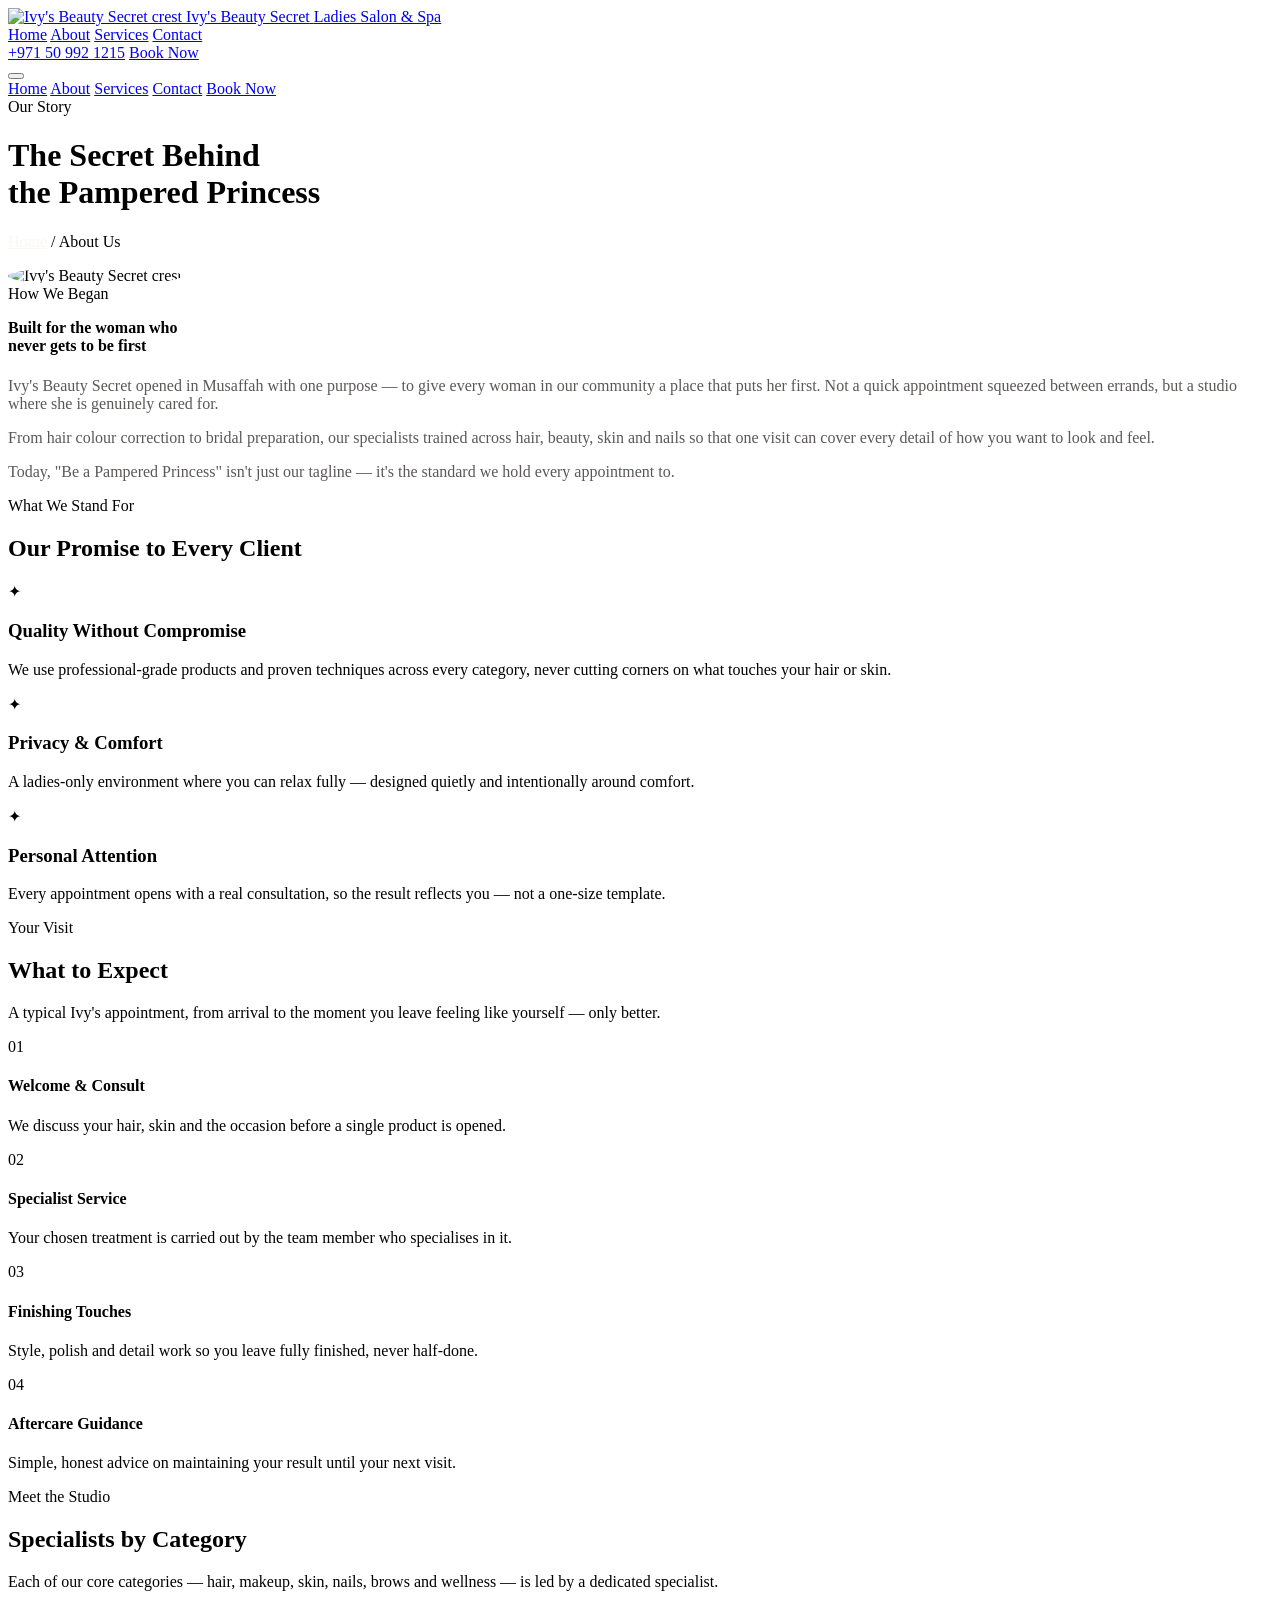
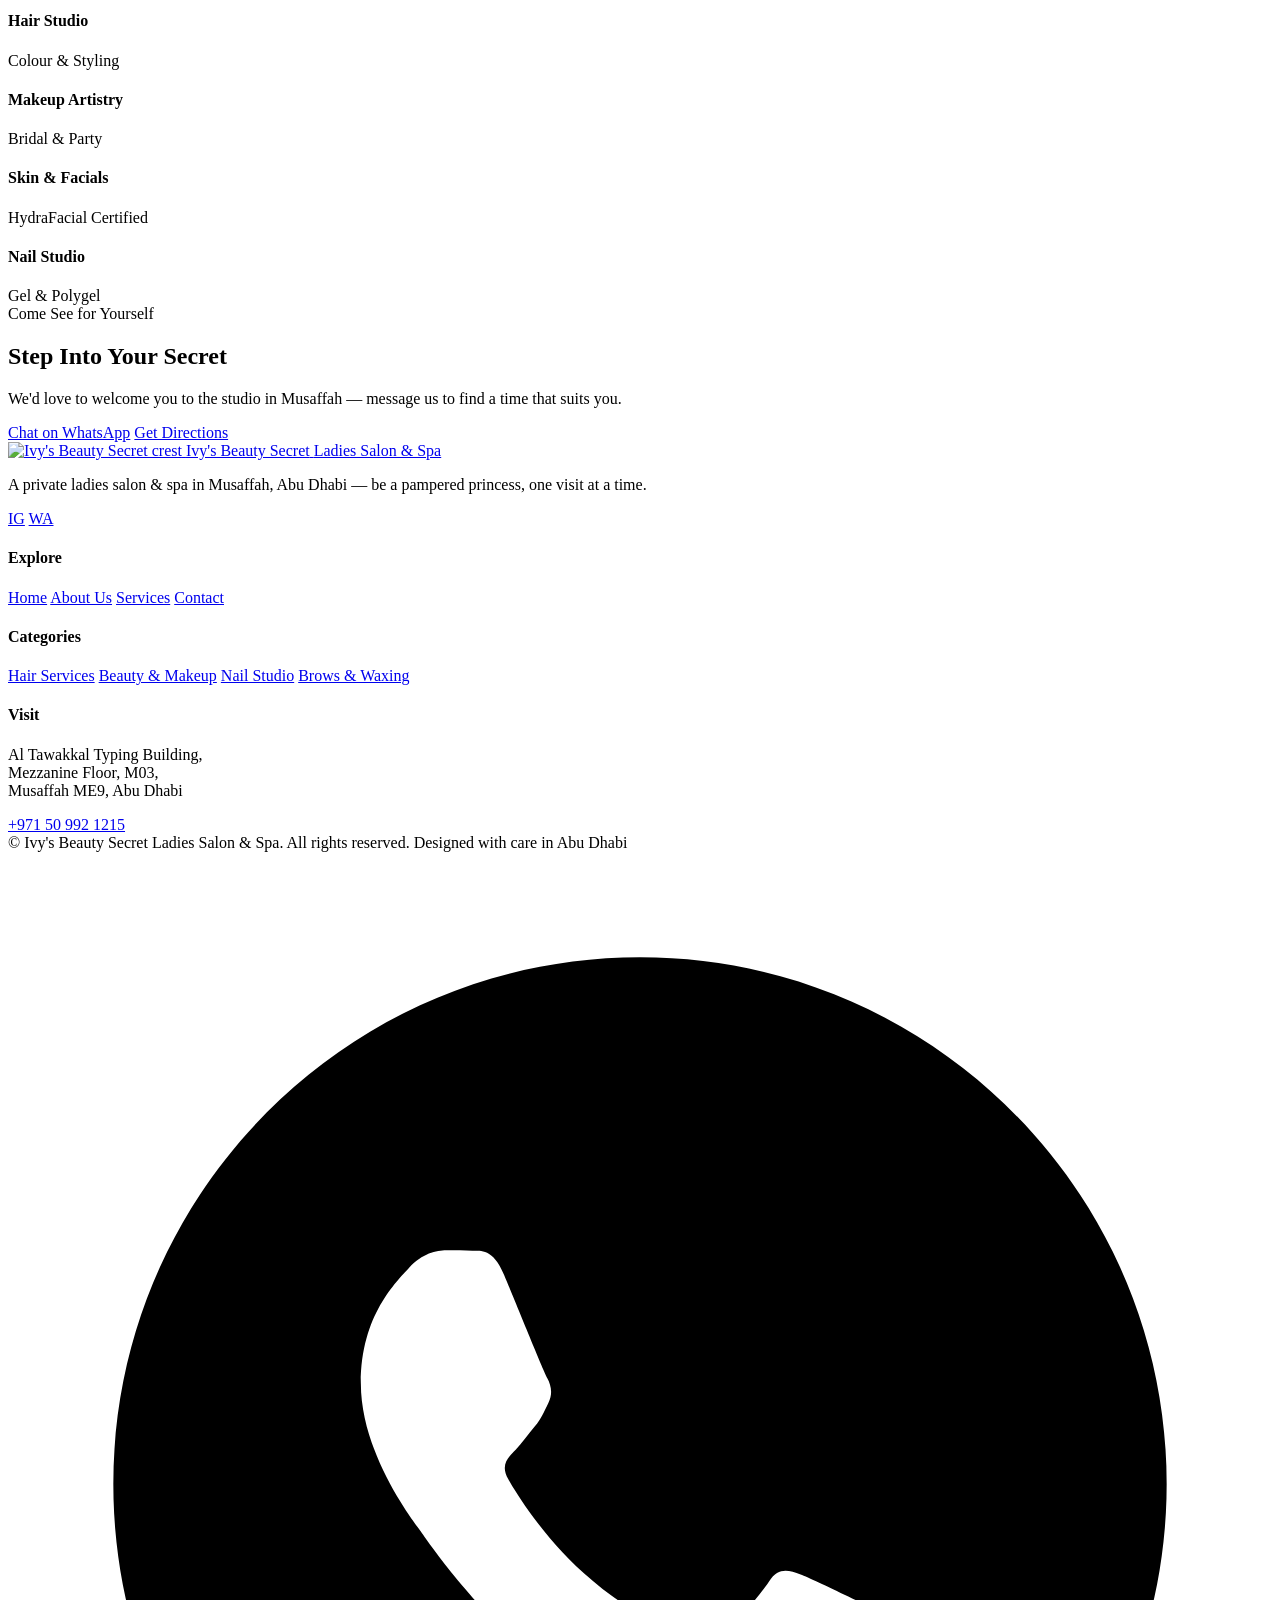
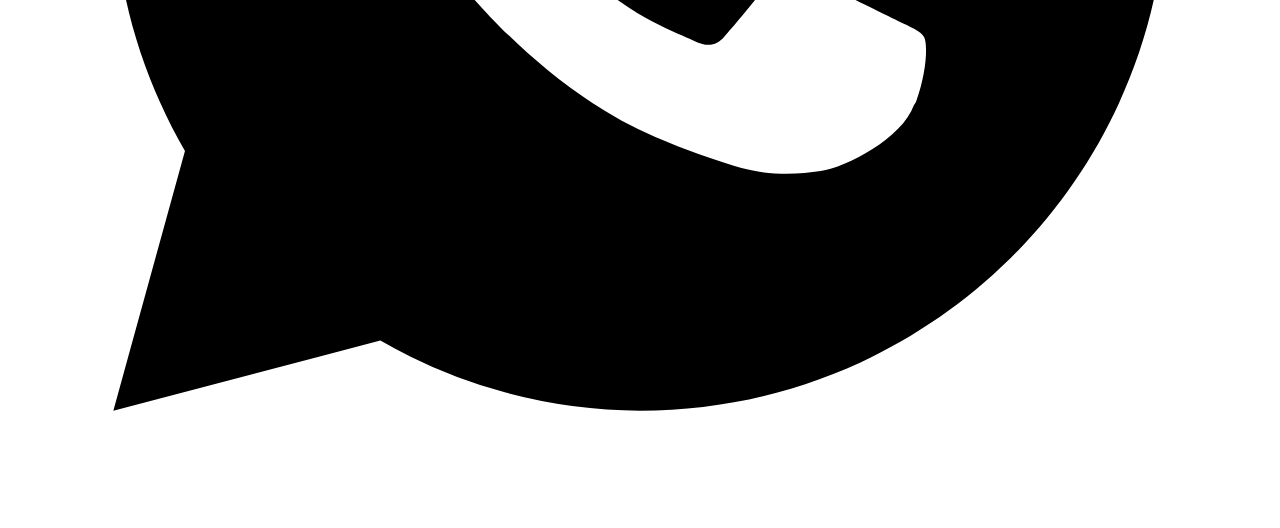
==== commit c619da78: "Add files via upload" ====
--- a/about.html
+++ b/about.html
@@ -3,1854 +3,232 @@
 <head>
 <meta charset="UTF-8">
 <meta name="viewport" content="width=device-width, initial-scale=1.0">
-<title>About Us — Ivy's Beauty Secret Ladies Salon & Spa, Abu Dhabi</title>
-<meta name="description" content="Discover the story, values and philosophy behind Ivy's Beauty Secret — a private ladies salon & spa in Musaffah, Abu Dhabi, built around one idea: every woman deserves to be a pampered princess.">
-<link rel="icon" type="image/png" href="[data-uri]">
+<title>About Us | Ivy's Beauty Secret Ladies Salon & Spa</title>
+<meta name="description" content="Meet Ivy's Beauty Secret — a private ladies salon & spa in Musaffah, Abu Dhabi built around considered, unrushed beauty care.">
 <link rel="preconnect" href="https://fonts.googleapis.com">
-<link rel="preconnect" href="https://fonts.gstatic.com" crossorigin>
-<link href="https://fonts.googleapis.com/css2?family=Fraunces:ital,opsz,wght@0,9..144,400;0,9..144,500;0,9..144,600;1,9..144,500&family=Inter:wght@400;500;600;700&display=swap" rel="stylesheet">
-<style>
-/* ============================================
-   IVY'S BEAUTY SECRET — DESIGN TOKENS
-   ============================================ */
-:root {
-  --ivory: #FAF6F2;
-  --blush: #F0DAD7;
-  --rose-gold: #C9A097;
-  --nude-beige: #E8D5C4;
-  --charcoal: #2B2420;
-  --deep-rose: #9C6B63;
-  --white: #FFFFFF;
-
-  --font-display: 'Fraunces', serif;
-  --font-body: 'Inter', sans-serif;
-
-  --space-xs: 0.5rem;
-  --space-sm: 1rem;
-  --space-md: 2rem;
-  --space-lg: 4rem;
-  --space-xl: 8rem;
-
-  --ease: cubic-bezier(0.16, 1, 0.3, 1);
-}
-
-* { margin: 0; padding: 0; box-sizing: border-box; }
-
-html { scroll-behavior: smooth; }
-
-body {
-  font-family: var(--font-body);
-  color: var(--charcoal);
-  background: var(--ivory);
-  line-height: 1.6;
-  overflow-x: hidden;
-}
-
-img { max-width: 100%; display: block; }
-a { text-decoration: none; color: inherit; }
-ul { list-style: none; }
-button { font-family: inherit; cursor: pointer; border: none; background: none; }
-
-@media (prefers-reduced-motion: reduce) {
-  *, *::before, *::after {
-    animation-duration: 0.01ms !important;
-    animation-iteration-count: 1 !important;
-    transition-duration: 0.01ms !important;
-    scroll-behavior: auto !important;
-  }
-}
-
-.container {
-  max-width: 1240px;
-  margin: 0 auto;
-  padding: 0 var(--space-md);
-}
-
-@media (max-width: 768px) {
-  .container { padding: 0 1.25rem; }
-}
-
-/* ============================================
-   TYPOGRAPHY
-   ============================================ */
-.eyebrow {
-  font-family: var(--font-body);
-  font-size: 0.75rem;
-  letter-spacing: 0.25em;
-  text-transform: uppercase;
-  color: var(--deep-rose);
-  font-weight: 600;
-  display: inline-block;
-  margin-bottom: var(--space-sm);
-}
-
-h1, h2, h3 {
-  font-family: var(--font-display);
-  font-weight: 500;
-  color: var(--charcoal);
-  letter-spacing: -0.01em;
-}
-
-.section-title {
-  font-size: clamp(2.2rem, 4.5vw, 3.4rem);
-  line-height: 1.1;
-  margin-bottom: var(--space-sm);
-}
-
-.section-sub {
-  font-family: var(--font-body);
-  font-size: 1.05rem;
-  color: #6b5d52;
-  max-width: 560px;
-  font-weight: 400;
-}
-
-.section-head {
-  text-align: center;
-  max-width: 680px;
-  margin: 0 auto var(--space-lg);
-}
-
-/* Signature divider — hand-drawn gold underline */
-.gold-flourish {
-  width: 64px;
-  height: 14px;
-  margin: 0 auto var(--space-sm);
-  display: block;
-}
-.section-head .gold-flourish { margin-bottom: var(--space-sm); }
-
-/* ============================================
-   BUTTONS
-   ============================================ */
-.btn {
-  display: inline-flex;
-  align-items: center;
-  gap: 0.6rem;
-  padding: 1rem 2.2rem;
-  font-size: 0.85rem;
-  letter-spacing: 0.08em;
-  text-transform: uppercase;
-  font-weight: 600;
-  border-radius: 2px;
-  transition: all 0.4s var(--ease);
-}
-
-.btn-primary {
-  background: var(--charcoal);
-  color: var(--ivory);
-}
-.btn-primary:hover {
-  background: var(--deep-rose);
-  transform: translateY(-2px);
-}
-
-.btn-outline {
-  background: transparent;
-  color: var(--charcoal);
-  border: 1px solid var(--charcoal);
-}
-.btn-outline:hover {
-  background: var(--charcoal);
-  color: var(--ivory);
-}
-
-.btn-light {
-  background: var(--ivory);
-  color: var(--charcoal);
-}
-.btn-light:hover {
-  background: var(--white);
-  transform: translateY(-2px);
-}
-
-/* ============================================
-   HEADER / NAV
-   ============================================ */
-.site-header {
-  position: fixed;
-  top: 0;
-  left: 0;
-  right: 0;
-  z-index: 1000;
-  padding: 1.6rem 0;
-  transition: all 0.4s var(--ease);
-  background: transparent;
-}
-
-.site-header.scrolled {
-  background: rgba(250, 246, 242, 0.92);
-  backdrop-filter: blur(12px);
-  padding: 1rem 0;
-  box-shadow: 0 1px 0 rgba(43,36,32,0.06);
-}
-
-.nav-inner {
-  display: flex;
-  align-items: center;
-  justify-content: space-between;
-}
-
-.logo {
-  display: flex;
-  align-items: center;
-}
-
-.logo-img {
-  height: 56px;
-  width: 56px;
-  border-radius: 50%;
-  object-fit: cover;
-  transition: height 0.4s var(--ease);
-}
-.site-header.scrolled .logo-img { height: 46px; width: 46px; }
-
-.logo span { color: var(--rose-gold); }
-
-.nav-links {
-  display: flex;
-  gap: 2.4rem;
-  align-items: center;
-}
-
-.nav-links a {
-  font-size: 0.8rem;
-  letter-spacing: 0.1em;
-  text-transform: uppercase;
-  font-weight: 500;
-  color: var(--ivory);
-  position: relative;
-  padding-bottom: 4px;
-  transition: color 0.4s var(--ease);
-}
-.site-header.scrolled .nav-links a { color: var(--charcoal); }
-
-.nav-links a::after {
-  content: '';
-  position: absolute;
-  bottom: 0;
-  left: 0;
-  width: 0;
-  height: 1px;
-  background: currentColor;
-  transition: width 0.4s var(--ease);
-}
-.nav-links a:hover::after { width: 100%; }
-
-.nav-cta {
-  padding: 0.75rem 1.6rem;
-  font-size: 0.75rem;
-}
-
-.nav-toggle {
-  display: none;
-  flex-direction: column;
-  gap: 5px;
-  z-index: 1100;
-}
-.nav-toggle span {
-  width: 26px;
-  height: 1.5px;
-  background: var(--ivory);
-  transition: all 0.3s var(--ease);
-}
-.site-header.scrolled .nav-toggle span,
-.nav-open .nav-toggle span { background: var(--charcoal); }
-
-@media (max-width: 900px) {
-  .nav-toggle { display: flex; }
-  .nav-links {
-    position: fixed;
-    top: 0;
-    right: -100%;
-    height: 100vh;
-    width: min(80vw, 360px);
-    background: var(--ivory);
-    flex-direction: column;
-    justify-content: center;
-    gap: 2.2rem;
-    transition: right 0.5s var(--ease);
-    box-shadow: -10px 0 40px rgba(0,0,0,0.08);
-  }
-  .nav-links.open { right: 0; }
-  .nav-links a { color: var(--charcoal); font-size: 1rem; }
-  .nav-cta { display: none; }
-}
-
-/* ============================================
-   HERO
-   ============================================ */
-.hero {
-  position: relative;
-  height: 100svh;
-  min-height: 600px;
-  display: flex;
-  align-items: flex-end;
-  overflow: hidden;
-  color: var(--ivory);
-}
-
-.hero-media {
-  position: absolute;
-  inset: 0;
-  z-index: 1;
-}
-.hero-media img {
-  width: 100%;
-  height: 100%;
-  object-fit: cover;
-  object-position: center 30%;
-  transform: scale(1.08);
-  animation: heroZoom 16s var(--ease) forwards;
-}
-@keyframes heroZoom {
-  to { transform: scale(1); }
-}
-
-.hero-media::after {
-  content: '';
-  position: absolute;
-  inset: 0;
-  background: linear-gradient(180deg, rgba(43,36,32,0.45) 0%, rgba(43,36,32,0.1) 35%, rgba(43,36,32,0.75) 100%);
-}
-
-.hero-content {
-  position: relative;
-  z-index: 2;
-  width: 100%;
-  padding-bottom: var(--space-xl);
-}
-
-.hero-eyebrow {
-  display: flex;
-  align-items: center;
-  gap: 0.8rem;
-  font-size: 0.75rem;
-  letter-spacing: 0.3em;
-  text-transform: uppercase;
-  margin-bottom: var(--space-sm);
-  opacity: 0;
-  animation: fadeUp 1s var(--ease) 0.3s forwards;
-}
-.hero-eyebrow::before {
-  content: '';
-  width: 36px;
-  height: 1px;
-  background: var(--rose-gold);
-}
-
-.hero-title {
-  font-size: clamp(2.8rem, 7vw, 5.6rem);
-  line-height: 1.02;
-  color: var(--ivory);
-  max-width: 820px;
-  opacity: 0;
-  animation: fadeUp 1s var(--ease) 0.5s forwards;
-}
-.hero-title em {
-  font-style: italic;
-  color: var(--blush);
-}
-
-.hero-desc {
-  margin-top: var(--space-sm);
-  max-width: 460px;
-  font-size: 1.05rem;
-  color: rgba(250,246,242,0.85);
-  opacity: 0;
-  animation: fadeUp 1s var(--ease) 0.7s forwards;
-}
-
-.hero-desc em {
-  font-style: italic;
-  font-family: var(--font-display);
-  color: var(--blush);
-}
-
-.hero-actions {
-  display: flex;
-  gap: 1rem;
-  margin-top: var(--space-md);
-  flex-wrap: wrap;
-  opacity: 0;
-  animation: fadeUp 1s var(--ease) 0.9s forwards;
-}
-
-@keyframes fadeUp {
-  from { opacity: 0; transform: translateY(24px); }
-  to { opacity: 1; transform: translateY(0); }
-}
-
-.hero-scroll {
-  position: absolute;
-  bottom: var(--space-md);
-  right: var(--space-md);
-  z-index: 2;
-  display: flex;
-  align-items: center;
-  gap: 0.6rem;
-  font-size: 0.7rem;
-  letter-spacing: 0.2em;
-  text-transform: uppercase;
-  color: rgba(250,246,242,0.7);
-}
-.hero-scroll-line {
-  width: 1px;
-  height: 40px;
-  background: rgba(250,246,242,0.4);
-  position: relative;
-  overflow: hidden;
-}
-.hero-scroll-line::after {
-  content: '';
-  position: absolute;
-  top: -100%;
-  left: 0;
-  width: 100%;
-  height: 100%;
-  background: var(--rose-gold);
-  animation: scrollLine 2s ease-in-out infinite;
-}
-@keyframes scrollLine {
-  to { top: 100%; }
-}
-
-@media (max-width: 600px) {
-  .hero-scroll { display: none; }
-}
-
-/* ============================================
-   MARQUEE STRIP
-   ============================================ */
-.marquee-strip {
-  background: var(--charcoal);
-  color: var(--ivory);
-  padding: 0.9rem 0;
-  overflow: hidden;
-  white-space: nowrap;
-  position: relative;
-}
-.marquee-track {
-  display: inline-flex;
-  animation: marquee 32s linear infinite;
-}
-.marquee-track span {
-  font-family: var(--font-display);
-  font-style: italic;
-  font-size: 1rem;
-  letter-spacing: 0.04em;
-  padding: 0 2.2rem;
-  color: var(--blush);
-  white-space: nowrap;
-}
-.marquee-track span::after {
-  content: '✦';
-  margin-left: 2.2rem;
-  color: var(--rose-gold);
-  font-style: normal;
-}
-@keyframes marquee {
-  from { transform: translateX(0); }
-  to { transform: translateX(-50%); }
-}
-
-/* ============================================
-   ABOUT / EXPERIENCE SECTION
-   ============================================ */
-.experience {
-  padding: var(--space-xl) 0;
-  background: var(--ivory);
-}
-
-.experience-grid {
-  display: grid;
-  grid-template-columns: 0.9fr 1.1fr;
-  gap: var(--space-xl);
-  align-items: center;
-}
-
-.experience-media {
-  position: relative;
-}
-.experience-media .img-main {
-  border-radius: 4px;
-  overflow: hidden;
-  aspect-ratio: 4/5;
-}
-.experience-media .img-main img {
-  width: 100%; height: 100%; object-fit: cover;
-}
-.experience-media .img-accent {
-  position: absolute;
-  width: 46%;
-  bottom: -10%;
-  left: -12%;
-  border-radius: 4px;
-  overflow: hidden;
-  aspect-ratio: 1/1;
-  border: 6px solid var(--ivory);
-  box-shadow: 0 20px 50px rgba(43,36,32,0.18);
-}
-.experience-media .img-accent img {
-  width: 100%; height: 100%; object-fit: cover;
-}
-
-.experience-text p {
-  color: #5a4d44;
-  margin-bottom: var(--space-sm);
-  max-width: 520px;
-}
-
-.experience-stats {
-  display: flex;
-  gap: var(--space-lg);
-  margin-top: var(--space-md);
-  padding-top: var(--space-md);
-  border-top: 1px solid rgba(43,36,32,0.12);
-}
-.stat-num {
-  font-family: var(--font-display);
-  font-size: 2.4rem;
-  color: var(--deep-rose);
-}
-.stat-label {
-  font-size: 0.78rem;
-  letter-spacing: 0.05em;
-  color: #6b5d52;
-  margin-top: 0.2rem;
-}
-
-@media (max-width: 900px) {
-  .experience-grid { grid-template-columns: 1fr; gap: var(--space-lg); }
-  .experience-media .img-accent { display: none; }
-  .experience-stats { gap: var(--space-md); flex-wrap: wrap; }
-}
-
-/* ============================================
-   SERVICES OVERVIEW (CATEGORY CARDS)
-   ============================================ */
-.services {
-  padding: var(--space-xl) 0;
-  background: var(--blush);
-  position: relative;
-}
-
-.services-grid {
-  display: grid;
-  grid-template-columns: repeat(3, 1fr);
-  gap: 1.5px;
-  background: rgba(43,36,32,0.1);
-  border: 1px solid rgba(43,36,32,0.1);
-}
-
-.service-card {
-  background: var(--ivory);
-  padding: var(--space-md) var(--space-md) var(--space-lg);
-  position: relative;
-  overflow: hidden;
-  transition: background 0.5s var(--ease);
-}
-.service-card:hover { background: var(--white); }
-
-.service-num {
-  font-family: var(--font-display);
-  font-style: italic;
-  font-size: 0.95rem;
-  color: var(--rose-gold);
-}
-
-.service-card h3 {
-  font-size: 1.5rem;
-  margin: 1rem 0 0.8rem;
-}
-
-.service-card ul {
-  font-size: 0.88rem;
-  color: #6b5d52;
-  line-height: 2;
-}
-
-.service-card-footer {
-  margin-top: 1.4rem;
-  display: inline-flex;
-  align-items: center;
-  gap: 0.5rem;
-  font-size: 0.75rem;
-  letter-spacing: 0.1em;
-  text-transform: uppercase;
-  font-weight: 600;
-  color: var(--charcoal);
-}
-.service-card-footer svg { transition: transform 0.4s var(--ease); }
-.service-card:hover .service-card-footer svg { transform: translateX(6px); }
-
-@media (max-width: 900px) {
-  .services-grid { grid-template-columns: 1fr; }
-}
-
-.services-cta {
-  text-align: center;
-  margin-top: var(--space-lg);
-}
-
-/* ============================================
-   WHY CHOOSE US / TRUST
-   ============================================ */
-.trust {
-  padding: var(--space-xl) 0;
-  background: var(--ivory);
-}
-
-.trust-grid {
-  display: grid;
-  grid-template-columns: repeat(4, 1fr);
-  gap: var(--space-md);
-}
-
-.trust-item {
-  text-align: center;
-  padding: var(--space-md) var(--space-sm);
-}
-
-.trust-icon {
-  width: 46px;
-  height: 46px;
-  margin: 0 auto var(--space-sm);
-  color: var(--deep-rose);
-}
-
-.trust-item h4 {
-  font-family: var(--font-display);
-  font-size: 1.15rem;
-  font-weight: 500;
-  margin-bottom: 0.5rem;
-}
-
-.trust-item p {
-  font-size: 0.88rem;
-  color: #6b5d52;
-}
-
-@media (max-width: 900px) {
-  .trust-grid { grid-template-columns: repeat(2, 1fr); }
-}
-
-/* ============================================
-   GALLERY TEASER
-   ============================================ */
-.gallery-teaser {
-  padding: var(--space-xl) 0;
-  background: var(--charcoal);
-  color: var(--ivory);
-}
-.gallery-teaser .section-sub { color: rgba(250,246,242,0.7); }
-.gallery-teaser .eyebrow { color: var(--rose-gold); }
-.gallery-teaser h2 { color: var(--ivory); }
-
-.gallery-grid {
-  display: grid;
-  grid-template-columns: repeat(4, 1fr);
-  gap: 0.6rem;
-  margin-top: var(--space-lg);
-}
-.gallery-grid a {
-  display: block;
-  aspect-ratio: 3/4;
-  overflow: hidden;
-  border-radius: 2px;
-  position: relative;
-}
-.gallery-grid img {
-  width: 100%; height: 100%; object-fit: cover;
-  transition: transform 0.7s var(--ease);
-}
-.gallery-grid a:hover img { transform: scale(1.08); }
-.gallery-grid a::after {
-  content: '';
-  position: absolute; inset: 0;
-  background: linear-gradient(180deg, transparent 60%, rgba(0,0,0,0.5));
-  opacity: 0;
-  transition: opacity 0.4s var(--ease);
-}
-.gallery-grid a:hover::after { opacity: 1; }
-
-@media (max-width: 900px) {
-  .gallery-grid { grid-template-columns: repeat(2, 1fr); }
-}
-
-/* ============================================
-   TESTIMONIALS
-   ============================================ */
-.testimonials {
-  padding: var(--space-xl) 0;
-  background: var(--nude-beige);
-}
-
-.testimonial-track {
-  display: grid;
-  grid-template-columns: repeat(3, 1fr);
-  gap: var(--space-md);
-}
-
-.testimonial-card {
-  background: var(--ivory);
-  padding: var(--space-md);
-  border-radius: 4px;
-}
-
-.stars { color: var(--rose-gold); font-size: 0.9rem; margin-bottom: var(--space-sm); letter-spacing: 0.15em; }
-
-.testimonial-card p {
-  font-family: var(--font-display);
-  font-size: 1.1rem;
-  font-style: italic;
-  line-height: 1.5;
-  color: var(--charcoal);
-  margin-bottom: var(--space-sm);
-}
-
-.testimonial-author {
-  font-size: 0.8rem;
-  letter-spacing: 0.05em;
-  text-transform: uppercase;
-  color: var(--deep-rose);
-  font-weight: 600;
-}
-
-@media (max-width: 900px) {
-  .testimonial-track { grid-template-columns: 1fr; }
-}
-
-/* ============================================
-   BOOKING CTA BAND
-   ============================================ */
-.cta-band {
-  position: relative;
-  padding: var(--space-xl) 0;
-  background: var(--charcoal);
-  color: var(--ivory);
-  text-align: center;
-  overflow: hidden;
-}
-.cta-band .gold-flourish { margin: 0 auto var(--space-sm); }
-.cta-band h2 { color: var(--ivory); font-size: clamp(2.2rem, 5vw, 3.6rem); margin-bottom: var(--space-sm); }
-.cta-band p { color: rgba(250,246,242,0.75); max-width: 520px; margin: 0 auto var(--space-md); }
-.cta-actions { display: flex; gap: 1rem; justify-content: center; flex-wrap: wrap; }
-
-/* ============================================
-   FOOTER
-   ============================================ */
-.site-footer {
-  background: var(--ivory);
-  padding: var(--space-lg) 0 var(--space-md);
-  border-top: 1px solid rgba(43,36,32,0.1);
-}
-.footer-grid {
-  display: grid;
-  grid-template-columns: 1.4fr 1fr 1fr 1fr;
-  gap: var(--space-md);
-  margin-bottom: var(--space-lg);
-}
-.footer-logo-img {
-  height: 64px;
-  width: 64px;
-  border-radius: 50%;
-  object-fit: cover;
-  margin-bottom: var(--space-sm);
-}
-.footer-logo span { color: var(--rose-gold); }
-.footer-col h5 {
-  font-size: 0.75rem;
-  letter-spacing: 0.12em;
-  text-transform: uppercase;
-  margin-bottom: var(--space-sm);
-  color: var(--deep-rose);
-}
-.footer-col p, .footer-col a {
-  font-size: 0.9rem;
-  color: #6b5d52;
-  display: block;
-  margin-bottom: 0.6rem;
-  transition: color 0.3s var(--ease);
-}
-.footer-col a:hover { color: var(--deep-rose); }
-
-.footer-social {
-  display: flex;
-  gap: 0.8rem;
-  margin-top: var(--space-sm);
-}
-.footer-social a {
-  width: 38px; height: 38px;
-  border: 1px solid rgba(43,36,32,0.2);
-  border-radius: 50%;
-  display: flex; align-items: center; justify-content: center;
-  transition: all 0.3s var(--ease);
-}
-.footer-social a:hover { background: var(--charcoal); border-color: var(--charcoal); color: var(--ivory); }
-
-.footer-bottom {
-  display: flex;
-  justify-content: space-between;
-  padding-top: var(--space-md);
-  border-top: 1px solid rgba(43,36,32,0.1);
-  font-size: 0.8rem;
-  color: #8a7a6d;
-  flex-wrap: wrap;
-  gap: 1rem;
-}
-
-@media (max-width: 900px) {
-  .footer-grid { grid-template-columns: 1fr 1fr; }
-}
-@media (max-width: 600px) {
-  .footer-grid { grid-template-columns: 1fr; }
-  .footer-bottom { flex-direction: column; text-align: center; }
-}
-
-/* ============================================
-   FLOATING ACTION BUTTONS
-   ============================================ */
-.float-actions {
-  position: fixed;
-  bottom: 1.6rem;
-  right: 1.6rem;
-  z-index: 999;
-  display: flex;
-  flex-direction: column;
-  gap: 0.8rem;
-}
-
-.float-btn {
-  width: 56px;
-  height: 56px;
-  border-radius: 50%;
-  display: flex;
-  align-items: center;
-  justify-content: center;
-  color: var(--ivory);
-  position: relative;
-  box-shadow: 0 8px 24px rgba(43,36,32,0.25);
-  transition: transform 0.35s var(--ease);
-}
-.float-btn:hover { transform: scale(1.08); }
-
-.float-btn.whatsapp {
-  background: linear-gradient(135deg, #C9A097, #9C6B63);
-}
-.float-btn.whatsapp::before {
-  content: '';
-  position: absolute;
-  inset: -6px;
-  border-radius: 50%;
-  border: 1px solid var(--rose-gold);
-  animation: pulseGlow 2.4s ease-out infinite;
-}
-@keyframes pulseGlow {
-  0% { transform: scale(0.9); opacity: 0.8; }
-  100% { transform: scale(1.4); opacity: 0; }
-}
-
-.float-btn.instagram {
-  background: var(--charcoal);
-}
-
-.float-label {
-  position: absolute;
-  right: 68px;
-  top: 50%;
-  transform: translateY(-50%);
-  background: var(--charcoal);
-  color: var(--ivory);
-  padding: 0.5rem 0.9rem;
-  border-radius: 4px;
-  font-size: 0.78rem;
-  white-space: nowrap;
-  opacity: 0;
-  pointer-events: none;
-  transition: opacity 0.3s var(--ease);
-}
-.float-btn:hover .float-label { opacity: 1; }
-
-/* ============================================
-   INNER PAGE HERO (About, Services, Gallery, Contact)
-   ============================================ */
-.page-hero {
-  position: relative;
-  height: 56vh;
-  min-height: 380px;
-  display: flex;
-  align-items: flex-end;
-  overflow: hidden;
-  color: var(--ivory);
-  margin-top: 0;
-}
-.page-hero-media {
-  position: absolute;
-  inset: 0;
-  z-index: 1;
-}
-.page-hero-media img {
-  width: 100%;
-  height: 100%;
-  object-fit: cover;
-}
-.page-hero-media::after {
-  content: '';
-  position: absolute;
-  inset: 0;
-  background: linear-gradient(180deg, rgba(43,36,32,0.55) 0%, rgba(43,36,32,0.25) 40%, rgba(43,36,32,0.85) 100%);
-}
-.page-hero-content {
-  position: relative;
-  z-index: 2;
-  width: 100%;
-  padding-bottom: var(--space-lg);
-}
-.page-hero-crumb {
-  font-size: 0.75rem;
-  letter-spacing: 0.2em;
-  text-transform: uppercase;
-  color: rgba(250,246,242,0.7);
-  margin-bottom: var(--space-sm);
-}
-.page-hero-crumb a { color: var(--blush); transition: color 0.3s var(--ease); }
-.page-hero-crumb a:hover { color: var(--ivory); }
-.page-hero-title {
-  font-size: clamp(2.4rem, 6vw, 4.2rem);
-  line-height: 1.05;
-  color: var(--ivory);
-  max-width: 720px;
-}
-.page-hero-sub {
-  margin-top: var(--space-sm);
-  max-width: 480px;
-  color: rgba(250,246,242,0.85);
-}
-
-/* ============================================
-   STORY / FOUNDER NARRATIVE
-   ============================================ */
-.story {
-  padding: var(--space-xl) 0;
-  background: var(--ivory);
-}
-.story-grid {
-  display: grid;
-  grid-template-columns: 1fr 1fr;
-  gap: var(--space-xl);
-  align-items: center;
-}
-.story-media {
-  position: relative;
-}
-.story-media .img-frame {
-  border-radius: 4px;
-  overflow: hidden;
-  aspect-ratio: 4/5;
-}
-.story-media .img-frame img {
-  width: 100%; height: 100%; object-fit: cover;
-}
-.story-text p {
-  color: #5a4d44;
-  margin-bottom: var(--space-sm);
-  max-width: 540px;
-}
-.story-text p:first-of-type {
-  font-family: var(--font-display);
-  font-size: 1.3rem;
-  font-style: italic;
-  color: var(--charcoal);
-  line-height: 1.5;
-}
-
-@media (max-width: 900px) {
-  .story-grid { grid-template-columns: 1fr; gap: var(--space-lg); }
-  .story-media { order: -1; }
-}
-
-/* ============================================
-   VALUES GRID
-   ============================================ */
-.values {
-  padding: var(--space-xl) 0;
-  background: var(--blush);
-}
-.values-grid {
-  display: grid;
-  grid-template-columns: repeat(4, 1fr);
-  gap: var(--space-md);
-}
-.value-card {
-  text-align: center;
-  background: var(--ivory);
-  padding: var(--space-md) var(--space-sm);
-  border-radius: 4px;
-}
-.value-num {
-  font-family: var(--font-display);
-  font-style: italic;
-  font-size: 1.2rem;
-  color: var(--rose-gold);
-  display: block;
-  margin-bottom: var(--space-sm);
-}
-.value-card h4 {
-  font-size: 1.2rem;
-  margin-bottom: 0.6rem;
-}
-.value-card p {
-  font-size: 0.9rem;
-  color: #6b5d52;
-}
-
-@media (max-width: 900px) {
-  .values-grid { grid-template-columns: repeat(2, 1fr); }
-}
-
-/* ============================================
-   QUOTE / PHILOSOPHY BAND
-   ============================================ */
-.philosophy-quote {
-  padding: var(--space-xl) 0;
-  background: var(--charcoal);
-  color: var(--ivory);
-  text-align: center;
-}
-.philosophy-quote .gold-flourish { margin: 0 auto var(--space-md); }
-.philosophy-quote blockquote {
-  font-family: var(--font-display);
-  font-style: italic;
-  font-size: clamp(1.5rem, 3.5vw, 2.4rem);
-  line-height: 1.4;
-  max-width: 760px;
-  margin: 0 auto;
-  color: var(--blush);
-}
-.philosophy-quote cite {
-  display: block;
-  margin-top: var(--space-md);
-  font-style: normal;
-  font-size: 0.78rem;
-  letter-spacing: 0.15em;
-  text-transform: uppercase;
-  color: var(--rose-gold);
-}
-
-/* ============================================
-   TIMELINE / PROCESS
-   ============================================ */
-.process {
-  padding: var(--space-xl) 0;
-  background: var(--ivory);
-}
-.process-grid {
-  display: grid;
-  grid-template-columns: repeat(3, 1fr);
-  gap: var(--space-md);
-  margin-top: var(--space-lg);
-  position: relative;
-}
-.process-step {
-  text-align: center;
-  padding: 0 var(--space-sm);
-}
-.process-step-num {
-  width: 56px;
-  height: 56px;
-  border: 1px solid var(--rose-gold);
-  border-radius: 50%;
-  display: flex;
-  align-items: center;
-  justify-content: center;
-  font-family: var(--font-display);
-  font-style: italic;
-  font-size: 1.3rem;
-  color: var(--deep-rose);
-  margin: 0 auto var(--space-sm);
-}
-.process-step h4 {
-  font-size: 1.1rem;
-  margin-bottom: 0.5rem;
-}
-.process-step p {
-  font-size: 0.88rem;
-  color: #6b5d52;
-}
-
-@media (max-width: 900px) {
-  .process-grid { grid-template-columns: 1fr; gap: var(--space-md); }
-}
-
-/* ============================================
-   SERVICES PAGE — TABS & PRICE LISTS
-   ============================================ */
-.service-tabs-wrap {
-  position: sticky;
-  top: 0;
-  z-index: 500;
-  background: rgba(250, 246, 242, 0.96);
-  backdrop-filter: blur(10px);
-  border-bottom: 1px solid rgba(43,36,32,0.1);
-  padding: 1rem 0;
-}
-.service-tabs {
-  display: flex;
-  gap: 0.5rem;
-  overflow-x: auto;
-  scrollbar-width: none;
-}
-.service-tabs::-webkit-scrollbar { display: none; }
-.service-tab {
-  flex-shrink: 0;
-  padding: 0.6rem 1.3rem;
-  font-size: 0.78rem;
-  letter-spacing: 0.06em;
-  text-transform: uppercase;
-  font-weight: 600;
-  border: 1px solid rgba(43,36,32,0.18);
-  border-radius: 30px;
-  color: var(--charcoal);
-  transition: all 0.3s var(--ease);
-  white-space: nowrap;
-}
-.service-tab.active,
-.service-tab:hover {
-  background: var(--charcoal);
-  color: var(--ivory);
-  border-color: var(--charcoal);
-}
-
-.menu-section {
-  padding: var(--space-lg) 0;
-  border-bottom: 1px solid rgba(43,36,32,0.08);
-  scroll-margin-top: 90px;
-}
-.menu-section:last-of-type { border-bottom: none; }
-
-.menu-section-head {
-  display: flex;
-  align-items: baseline;
-  justify-content: space-between;
-  gap: var(--space-md);
-  margin-bottom: var(--space-md);
-  flex-wrap: wrap;
-}
-.menu-section-head h2 {
-  font-size: clamp(1.8rem, 3.5vw, 2.6rem);
-}
-.menu-section-head p {
-  color: #6b5d52;
-  font-size: 0.92rem;
-  max-width: 380px;
-}
-
-.price-list {
-  display: grid;
-  gap: 0;
-}
-.price-row {
-  display: flex;
-  justify-content: space-between;
-  align-items: baseline;
-  gap: var(--space-md);
-  padding: 1.1rem 0;
-  border-bottom: 1px dashed rgba(43,36,32,0.15);
-}
-.price-row:last-child { border-bottom: none; }
-.price-row-name {
-  font-family: var(--font-display);
-  font-size: 1.1rem;
-  color: var(--charcoal);
-}
-.price-row-name span {
-  display: block;
-  font-family: var(--font-body);
-  font-size: 0.82rem;
-  color: #8a7a6d;
-  margin-top: 0.2rem;
-}
-.price-row-amount {
-  font-weight: 600;
-  color: var(--deep-rose);
-  white-space: nowrap;
-  font-size: 1rem;
-}
-.price-row-amount small {
-  font-weight: 400;
-  color: #8a7a6d;
-  font-size: 0.78rem;
-}
-
-.price-note {
-  margin-top: var(--space-md);
-  padding: var(--space-sm) var(--space-md);
-  background: var(--blush);
-  border-radius: 4px;
-  font-size: 0.85rem;
-  color: #5a4d44;
-}
-
-@media (max-width: 600px) {
-  .price-row { flex-direction: column; gap: 0.3rem; align-items: flex-start; }
-}
-
-/* ============================================
-   GALLERY PAGE
-   ============================================ */
-.gallery-filters {
-  display: flex;
-  gap: 0.5rem;
-  flex-wrap: wrap;
-  justify-content: center;
-  margin: 0 auto var(--space-lg);
-}
-.filter-pill {
-  padding: 0.55rem 1.2rem;
-  font-size: 0.78rem;
-  letter-spacing: 0.06em;
-  text-transform: uppercase;
-  font-weight: 600;
-  border: 1px solid rgba(43,36,32,0.18);
-  border-radius: 30px;
-  color: var(--charcoal);
-  transition: all 0.3s var(--ease);
-}
-.filter-pill.active,
-.filter-pill:hover {
-  background: var(--charcoal);
-  color: var(--ivory);
-  border-color: var(--charcoal);
-}
-
-.masonry {
-  columns: 4 220px;
-  column-gap: 0.7rem;
-}
-.masonry-item {
-  break-inside: avoid;
-  margin-bottom: 0.7rem;
-  border-radius: 4px;
-  overflow: hidden;
-  position: relative;
-  cursor: pointer;
-}
-.masonry-item img {
-  width: 100%;
-  display: block;
-  transition: transform 0.6s var(--ease);
-}
-.masonry-item:hover img { transform: scale(1.05); }
-.masonry-item.hidden { display: none; }
-
-.masonry-item-tag {
-  position: absolute;
-  bottom: 0.6rem;
-  left: 0.6rem;
-  background: rgba(43,36,32,0.75);
-  color: var(--ivory);
-  font-size: 0.68rem;
-  letter-spacing: 0.06em;
-  text-transform: uppercase;
-  padding: 0.3rem 0.7rem;
-  border-radius: 20px;
-  opacity: 0;
-  transition: opacity 0.3s var(--ease);
-}
-.masonry-item:hover .masonry-item-tag { opacity: 1; }
-
-@media (max-width: 600px) {
-  .masonry { columns: 2 140px; }
-}
-
-/* Lightbox */
-.lightbox {
-  position: fixed;
-  inset: 0;
-  background: rgba(43,36,32,0.95);
-  z-index: 2000;
-  display: none;
-  align-items: center;
-  justify-content: center;
-  padding: var(--space-md);
-}
-.lightbox.open { display: flex; }
-.lightbox img {
-  max-width: 90vw;
-  max-height: 85vh;
-  object-fit: contain;
-  border-radius: 4px;
-}
-.lightbox-close {
-  position: absolute;
-  top: var(--space-md);
-  right: var(--space-md);
-  width: 44px;
-  height: 44px;
-  border-radius: 50%;
-  background: rgba(250,246,242,0.15);
-  color: var(--ivory);
-  display: flex;
-  align-items: center;
-  justify-content: center;
-  font-size: 1.4rem;
-}
-.lightbox-nav {
-  position: absolute;
-  top: 50%;
-  transform: translateY(-50%);
-  width: 44px;
-  height: 44px;
-  border-radius: 50%;
-  background: rgba(250,246,242,0.15);
-  color: var(--ivory);
-  display: flex;
-  align-items: center;
-  justify-content: center;
-  font-size: 1.3rem;
-}
-.lightbox-prev { left: var(--space-sm); }
-.lightbox-next { right: var(--space-sm); }
-@media (max-width: 600px) {
-  .lightbox-nav { width: 38px; height: 38px; font-size: 1.1rem; }
-}
-
-/* ============================================
-   CONTACT PAGE
-   ============================================ */
-.contact-section {
-  padding: var(--space-xl) 0;
-  background: var(--ivory);
-}
-.contact-grid {
-  display: grid;
-  grid-template-columns: 1fr 1.2fr;
-  gap: var(--space-xl);
-  align-items: flex-start;
-}
-
-.booking-options {
-  display: flex;
-  flex-direction: column;
-  gap: var(--space-sm);
-  margin-bottom: var(--space-lg);
-}
-.booking-option {
-  display: flex;
-  align-items: center;
-  gap: var(--space-sm);
-  padding: var(--space-sm);
-  border: 1px solid rgba(43,36,32,0.12);
-  border-radius: 6px;
-  transition: all 0.3s var(--ease);
-}
-.booking-option:hover { border-color: var(--rose-gold); background: var(--blush); }
-.booking-option-icon {
-  width: 48px; height: 48px;
-  border-radius: 50%;
-  display: flex; align-items: center; justify-content: center;
-  flex-shrink: 0;
-  color: var(--ivory);
-}
-.booking-option-icon.wa { background: linear-gradient(135deg, #C9A097, #9C6B63); }
-.booking-option-icon.call { background: var(--charcoal); }
-.booking-option-text h4 { font-size: 1.05rem; margin-bottom: 0.2rem; }
-.booking-option-text p { font-size: 0.85rem; color: #6b5d52; }
-
-.info-list {
-  display: flex;
-  flex-direction: column;
-  gap: var(--space-sm);
-}
-.info-list-item {
-  display: flex;
-  gap: var(--space-sm);
-  align-items: flex-start;
-  padding-bottom: var(--space-sm);
-  border-bottom: 1px solid rgba(43,36,32,0.08);
-}
-.info-list-item svg { color: var(--deep-rose); flex-shrink: 0; margin-top: 2px; }
-.info-list-item h5 {
-  font-size: 0.78rem;
-  letter-spacing: 0.1em;
-  text-transform: uppercase;
-  color: var(--deep-rose);
-  margin-bottom: 0.3rem;
-}
-.info-list-item p, .info-list-item a { font-size: 0.92rem; color: var(--charcoal); }
-
-/* Form */
-.booking-form {
-  background: var(--white);
-  border: 1px solid rgba(43,36,32,0.1);
-  border-radius: 6px;
-  padding: var(--space-lg);
-}
-.form-row {
-  display: grid;
-  grid-template-columns: 1fr 1fr;
-  gap: var(--space-sm);
-}
-.form-group { margin-bottom: var(--space-sm); }
-.form-group label {
-  display: block;
-  font-size: 0.78rem;
-  letter-spacing: 0.06em;
-  text-transform: uppercase;
-  color: var(--deep-rose);
-  font-weight: 600;
-  margin-bottom: 0.4rem;
-}
-.form-group input,
-.form-group select,
-.form-group textarea {
-  width: 100%;
-  padding: 0.85rem 1rem;
-  border: 1px solid rgba(43,36,32,0.18);
-  border-radius: 4px;
-  font-family: var(--font-body);
-  font-size: 0.95rem;
-  color: var(--charcoal);
-  background: var(--ivory);
-  transition: border-color 0.3s var(--ease);
-}
-.form-group input:focus,
-.form-group select:focus,
-.form-group textarea:focus {
-  outline: none;
-  border-color: var(--rose-gold);
-}
-.form-group textarea { resize: vertical; min-height: 100px; }
-
-.form-success {
-  display: none;
-  text-align: center;
-  padding: var(--space-md);
-}
-.form-success.show { display: block; }
-.form-success svg { color: var(--deep-rose); margin-bottom: var(--space-sm); }
-.form-success h3 { margin-bottom: 0.5rem; }
-.form-success p { color: #6b5d52; }
-
-@media (max-width: 900px) {
-  .contact-grid { grid-template-columns: 1fr; gap: var(--space-lg); }
-}
-@media (max-width: 600px) {
-  .form-row { grid-template-columns: 1fr; }
-  .booking-form { padding: var(--space-md); }
-}
-
-/* Map */
-.map-wrap {
-  margin-top: var(--space-lg);
-  border-radius: 6px;
-  overflow: hidden;
-  border: 1px solid rgba(43,36,32,0.1);
-}
-.map-wrap iframe {
-  width: 100%;
-  height: 360px;
-  border: 0;
-  display: block;
-}
-
-.reveal {
-  opacity: 0;
-  transform: translateY(28px);
-  transition: opacity 0.8s var(--ease), transform 0.8s var(--ease);
-}
-.reveal.in-view {
-  opacity: 1;
-  transform: translateY(0);
-}
-.reveal-stagger.in-view > * { opacity: 1; transform: translateY(0); }
-.reveal-stagger > * {
-  opacity: 0;
-  transform: translateY(20px);
-  transition: opacity 0.7s var(--ease), transform 0.7s var(--ease);
-}
-.reveal-stagger > *:nth-child(1) { transition-delay: 0.05s; }
-.reveal-stagger > *:nth-child(2) { transition-delay: 0.15s; }
-.reveal-stagger > *:nth-child(3) { transition-delay: 0.25s; }
-.reveal-stagger > *:nth-child(4) { transition-delay: 0.35s; }
-
-</style>
+<link href="https://fonts.googleapis.com/css2?family=Cormorant+Garamond:ital,wght@0,400;0,500;0,600;0,700;1,500;1,600&family=Jost:wght@300;400;500;600&display=swap" rel="stylesheet">
+<link rel="stylesheet" href="css/styles.css">
+<script src="assets/logo-data.js"></script>
 </head>
 <body>
 
-<!-- ============ HEADER ============ -->
 <header class="site-header">
-  <div class="container nav-inner">
-    <a href="index.html" class="logo">
-      <img src="[data-uri]" alt="Ivy's Beauty Secret" class="logo-img">
-    </a>
-    <nav class="nav-links">
-      <a href="index.html">Home</a>
-      <a href="about.html">About</a>
-      <a href="services.html">Services</a>
-      <a href="gallery.html">Gallery</a>
-      <a href="contact.html">Contact</a>
-      <a href="contact.html" class="btn btn-outline nav-cta">Book Now</a>
-    </nav>
-    <button class="nav-toggle" aria-label="Toggle menu">
-      <span></span><span></span><span></span>
-    </button>
-  </div>
+  <a href="index.html" class="brand">
+    <span class="brand-mark halo-ring"><img id="logoHeader" alt="Ivy's Beauty Secret crest"></span>
+    <span class="brand-text">
+      <span class="name">Ivy's Beauty Secret</span>
+      <span class="tag">Ladies Salon &amp; Spa</span>
+    </span>
+  </a>
+  <nav class="nav-desktop">
+    <a href="index.html">Home</a>
+    <a href="about.html" class="active">About</a>
+    <a href="services.html">Services</a>
+    <a href="contact.html">Contact</a>
+  </nav>
+  <div class="nav-cta">
+    <a href="tel:+971509921215" class="btn btn-outline">+971 50 992 1215</a>
+    <a href="https://wa.me/971509921215" target="_blank" rel="noopener" class="btn btn-gold">Book Now</a>
+  </div>
+  <button class="menu-toggle" aria-label="Open menu"><span></span><span></span><span></span></button>
 </header>
 
-<!-- ============ PAGE HERO ============ -->
-<section class="page-hero">
-  <div class="page-hero-media">
-    <img
-      src="https://images.unsplash.com/photo-1521590832167-7bcbfaa6381f?auto=format&fit=crop&w=1200&q=75"
-      srcset="https://images.unsplash.com/photo-1521590832167-7bcbfaa6381f?auto=format&fit=crop&w=800&q=75 800w,
-              https://images.unsplash.com/photo-1521590832167-7bcbfaa6381f?auto=format&fit=crop&w=1600&q=75 1600w"
-      sizes="100vw"
-      alt="Calm, private interior of Ivy's Beauty Secret salon"
-      loading="eager" decoding="async" width="1600" height="900">
-  </div>
-  <div class="container page-hero-content">
-    <p class="page-hero-crumb"><a href="index.html">Home</a> &nbsp;/&nbsp; About</p>
-    <h1 class="page-hero-title">Be a <em style="font-style:italic;color:var(--blush);">Pampered Princess.</em></h1>
-    <p class="page-hero-sub">The story, the philosophy and the people behind Musaffah's most private beauty retreat.</p>
-  </div>
-</section>
-
-<!-- ============ OUR STORY ============ -->
-<section class="story">
-  <div class="container story-grid">
-    <div class="story-text reveal">
-      <p class="eyebrow">Our Story</p>
-      <p>"Most women spend their lives taking care of everyone else first."</p>
-      <p>Ivy's Beauty Secret was opened in Musaffah with one simple belief: every woman — whether she's getting ready for her wedding day or simply carving out an hour for herself between errands — deserves to be treated like royalty, not rushed through a service.</p>
-      <p>What started as a small ladies salon has grown into a full beauty and wellness destination, but the original promise hasn't changed. We still believe that skilled hands, genuine listening and quality products matter more than flashy marketing. Our name carries that promise in its own way — the crown in our logo isn't decoration, it's a reminder of how every client should feel the moment she sits in our chair.</p>
-      <a href="contact.html" class="btn btn-primary">Book Your Visit</a>
-    </div>
-    <div class="story-media reveal">
-      <div class="img-frame">
-        <img
-          src="https://images.unsplash.com/photo-1487412947147-5cebf100ffc2?auto=format&fit=crop&w=700&q=75"
-          srcset="https://images.unsplash.com/photo-1487412947147-5cebf100ffc2?auto=format&fit=crop&w=500&q=75 500w,
-                  https://images.unsplash.com/photo-1487412947147-5cebf100ffc2?auto=format&fit=crop&w=900&q=75 900w"
-          sizes="(max-width: 900px) 90vw, 40vw"
-          alt="Detail of premium nail treatment at Ivy's Beauty Secret"
-          loading="lazy" decoding="async" width="700" height="875">
-      </div>
-    </div>
-  </div>
-</section>
-
-<!-- ============ VALUES ============ -->
-<section class="values">
+<nav class="mobile-nav">
+  <a href="index.html">Home</a>
+  <a href="about.html" class="active">About</a>
+  <a href="services.html">Services</a>
+  <a href="contact.html">Contact</a>
+  <a href="https://wa.me/971509921215" target="_blank" rel="noopener" class="btn btn-gold">Book Now</a>
+</nav>
+
+<header class="page-header">
+  <div class="hero-glow" style="opacity:0.18;"></div>
+  <div class="container">
+    <span class="eyebrow">Our Story</span>
+    <h1>The Secret Behind<br>the Pampered Princess</h1>
+    <p class="crumb"><a href="index.html" style="color:rgba(247,241,230,0.55)">Home</a> <span>/</span> About Us</p>
+  </div>
+</header>
+
+<!-- ===== Story ===== -->
+<section class="section">
+  <div class="container feature-split">
+    <div class="reveal">
+      <div class="feature-media">
+        <div class="frame"></div>
+        <div class="photo halo-ring"><img id="logoFeature" alt="Ivy's Beauty Secret crest" style="border-radius:50%; position:relative; z-index:1;"></div>
+      </div>
+    </div>
+    <div class="reveal reveal-delay-2">
+      <span class="eyebrow">How We Began</span>
+      <h2 style="font-size:var(--fs-h2); margin-top:1rem;">Built for the woman who<br><span class="italic-serif">never gets to be first</span></h2>
+      <p style="margin-top:1.4rem; color:rgba(21,17,15,0.7);">Ivy's Beauty Secret opened in Musaffah with one purpose — to give every woman in our community a place that puts her first. Not a quick appointment squeezed between errands, but a studio where she is genuinely cared for.</p>
+      <p style="margin-top:1rem; color:rgba(21,17,15,0.7);">From hair colour correction to bridal preparation, our specialists trained across hair, beauty, skin and nails so that one visit can cover every detail of how you want to look and feel.</p>
+      <p style="margin-top:1rem; color:rgba(21,17,15,0.7);">Today, "Be a Pampered Princess" isn't just our tagline — it's the standard we hold every appointment to.</p>
+    </div>
+  </div>
+</section>
+
+<!-- ===== Mission / Values ===== -->
+<section class="section section-dark">
+  <div class="container">
+    <div class="section-head center reveal">
+      <span class="eyebrow">What We Stand For</span>
+      <h2>Our Promise to <span class="italic-serif">Every Client</span></h2>
+    </div>
+    <div class="cat-grid">
+      <div class="cat-card reveal">
+        <div class="cat-icon">✦</div>
+        <h3>Quality Without Compromise</h3>
+        <p>We use professional-grade products and proven techniques across every category, never cutting corners on what touches your hair or skin.</p>
+      </div>
+      <div class="cat-card reveal reveal-delay-1">
+        <div class="cat-icon">✦</div>
+        <h3>Privacy &amp; Comfort</h3>
+        <p>A ladies-only environment where you can relax fully — designed quietly and intentionally around comfort.</p>
+      </div>
+      <div class="cat-card reveal reveal-delay-2">
+        <div class="cat-icon">✦</div>
+        <h3>Personal Attention</h3>
+        <p>Every appointment opens with a real consultation, so the result reflects you — not a one-size template.</p>
+      </div>
+    </div>
+  </div>
+</section>
+
+<!-- ===== Process ===== -->
+<section class="section">
   <div class="container">
     <div class="section-head reveal">
-      <p class="eyebrow">What Guides Us</p>
-      <svg class="gold-flourish" viewBox="0 0 64 14" fill="none" xmlns="http://www.w3.org/2000/svg"><path d="M1 7c6-8 10 8 16 0s10 8 16 0 10 8 16 0 10-8 14 0" stroke="#C9A097" stroke-width="1.4" stroke-linecap="round"/></svg>
-      <h2 class="section-title">Four things we never compromise on.</h2>
-    </div>
-    <div class="values-grid reveal-stagger">
-      <div class="value-card">
-        <span class="value-num">01</span>
-        <h4>Trained Hands Only</h4>
-        <p>Every specialist is trained in their specific craft — no generalists, no shortcuts.</p>
-      </div>
-      <div class="value-card">
-        <span class="value-num">02</span>
-        <h4>Premium Products</h4>
-        <p>We use professional-grade formulas, never diluted, never substituted to cut cost.</p>
-      </div>
-      <div class="value-card">
-        <span class="value-num">03</span>
-        <h4>Total Privacy</h4>
-        <p>A ladies-only space where you can fully relax, with no judgement and no rush.</p>
-      </div>
-      <div class="value-card">
-        <span class="value-num">04</span>
-        <h4>Honest Care</h4>
-        <p>We tell you what your hair, skin or nails actually need — not what's easiest to upsell.</p>
-      </div>
-    </div>
-  </div>
-</section>
-
-<!-- ============ PHILOSOPHY QUOTE ============ -->
-<section class="philosophy-quote">
-  <div class="container">
-    <svg class="gold-flourish" viewBox="0 0 64 14" fill="none" xmlns="http://www.w3.org/2000/svg"><path d="M1 7c6-8 10 8 16 0s10 8 16 0 10 8 16 0 10-8 14 0" stroke="#C9A097" stroke-width="1.4" stroke-linecap="round"/></svg>
-    <blockquote>"You don't need a special occasion to be looked after. That's the whole point of Ivy's."</blockquote>
-    <cite>— The Ivy's Beauty Secret Team</cite>
-  </div>
-</section>
-
-<!-- ============ THE VISIT PROCESS ============ -->
-<section class="process">
-  <div class="container">
-    <div class="section-head reveal">
-      <p class="eyebrow">What To Expect</p>
-      <svg class="gold-flourish" viewBox="0 0 64 14" fill="none" xmlns="http://www.w3.org/2000/svg"><path d="M1 7c6-8 10 8 16 0s10 8 16 0 10 8 16 0 10-8 14 0" stroke="#C9A097" stroke-width="1.4" stroke-linecap="round"/></svg>
-      <h2 class="section-title">Your visit, simplified.</h2>
-      <p class="section-sub" style="margin-inline:auto;">No confusing menus, no pressure — just tell us what you want.</p>
-    </div>
-    <div class="process-grid reveal-stagger">
-      <div class="process-step">
-        <div class="process-step-num">1</div>
-        <h4>Message Us</h4>
-        <p>Send a WhatsApp or fill the booking form with your preferred service and time.</p>
-      </div>
-      <div class="process-step">
-        <div class="process-step-num">2</div>
-        <h4>We Confirm</h4>
-        <p>We reply within hours to confirm your slot and walk you through anything you need to know.</p>
-      </div>
-      <div class="process-step">
-        <div class="process-step-num">3</div>
-        <h4>You Relax</h4>
-        <p>Arrive, sit back, and let a trained specialist take care of the rest in a calm, private space.</p>
-      </div>
-    </div>
-  </div>
-</section>
-
-<!-- ============ CTA BAND ============ -->
+      <span class="eyebrow">Your Visit</span>
+      <h2>What to Expect</h2>
+      <p>A typical Ivy's appointment, from arrival to the moment you leave feeling like yourself — only better.</p>
+    </div>
+    <div class="process-row">
+      <div class="process-step reveal">
+        <span class="pnum">01</span>
+        <h4>Welcome &amp; Consult</h4>
+        <p>We discuss your hair, skin and the occasion before a single product is opened.</p>
+      </div>
+      <div class="process-step reveal reveal-delay-1">
+        <span class="pnum">02</span>
+        <h4>Specialist Service</h4>
+        <p>Your chosen treatment is carried out by the team member who specialises in it.</p>
+      </div>
+      <div class="process-step reveal reveal-delay-2">
+        <span class="pnum">03</span>
+        <h4>Finishing Touches</h4>
+        <p>Style, polish and detail work so you leave fully finished, never half-done.</p>
+      </div>
+      <div class="process-step reveal reveal-delay-3">
+        <span class="pnum">04</span>
+        <h4>Aftercare Guidance</h4>
+        <p>Simple, honest advice on maintaining your result until your next visit.</p>
+      </div>
+    </div>
+  </div>
+</section>
+
+<!-- ===== Team ===== -->
+<section class="section section-blush">
+  <div class="container">
+    <div class="section-head center reveal">
+      <span class="eyebrow">Meet the Studio</span>
+      <h2>Specialists by <span class="italic-serif">Category</span></h2>
+      <p>Each of our core categories — hair, makeup, skin, nails, brows and wellness — is led by a dedicated specialist.</p>
+    </div>
+    <div class="team-grid">
+      <div class="team-card reveal">
+        <div class="team-photo"></div>
+        <h4>Hair Studio</h4>
+        <span>Colour &amp; Styling</span>
+      </div>
+      <div class="team-card reveal reveal-delay-1">
+        <div class="team-photo"></div>
+        <h4>Makeup Artistry</h4>
+        <span>Bridal &amp; Party</span>
+      </div>
+      <div class="team-card reveal reveal-delay-2">
+        <div class="team-photo"></div>
+        <h4>Skin &amp; Facials</h4>
+        <span>HydraFacial Certified</span>
+      </div>
+      <div class="team-card reveal reveal-delay-3">
+        <div class="team-photo"></div>
+        <h4>Nail Studio</h4>
+        <span>Gel &amp; Polygel</span>
+      </div>
+    </div>
+  </div>
+</section>
+
+<!-- ===== CTA ===== -->
 <section class="cta-band">
-  <div class="container">
-    <svg class="gold-flourish" viewBox="0 0 64 14" fill="none" xmlns="http://www.w3.org/2000/svg"><path d="M1 7c6-8 10 8 16 0s10 8 16 0 10 8 16 0 10-8 14 0" stroke="#C9A097" stroke-width="1.4" stroke-linecap="round"/></svg>
-    <p class="eyebrow">Come See For Yourself</p>
-    <h2>Your story with Ivy's starts with one message.</h2>
-    <p>We're in Musaffah, Abu Dhabi — open seven days a week.</p>
+  <div class="hero-glow"></div>
+  <div class="container">
+    <span class="eyebrow">Come See for Yourself</span>
+    <h2 class="mt-2">Step Into <span class="italic-serif">Your Secret</span></h2>
+    <p>We'd love to welcome you to the studio in Musaffah — message us to find a time that suits you.</p>
     <div class="cta-actions">
-      <a href="https://wa.me/971509921215?text=Hi%20Ivy's%20Beauty%20Secret%2C%20I'd%20like%20to%20book%20an%20appointment." target="_blank" rel="noopener" class="btn btn-primary">Book on WhatsApp</a>
-      <a href="services.html" class="btn btn-outline" style="border-color:rgba(250,246,242,0.4); color:var(--ivory);">See Our Services</a>
-    </div>
-  </div>
-</section>
-
-<!-- ============ FOOTER ============ -->
+      <a href="https://wa.me/971509921215" target="_blank" rel="noopener" class="btn btn-gold">Chat on WhatsApp</a>
+      <a href="contact.html" class="btn btn-outline">Get Directions</a>
+    </div>
+  </div>
+</section>
+
 <footer class="site-footer">
   <div class="container">
     <div class="footer-grid">
+      <div class="footer-brand">
+        <a href="index.html" class="brand">
+          <span class="brand-mark halo-ring"><img id="logoFooter" alt="Ivy's Beauty Secret crest"></span>
+          <span class="brand-text">
+            <span class="name" style="color:var(--ivory);">Ivy's Beauty Secret</span>
+            <span class="tag">Ladies Salon &amp; Spa</span>
+          </span>
+        </a>
+        <p>A private ladies salon &amp; spa in Musaffah, Abu Dhabi — be a pampered princess, one visit at a time.</p>
+        <div class="social-row mt-2">
+          <a href="https://www.instagram.com/ivysbeautysecret/?hl=en" target="_blank" rel="noopener" aria-label="Instagram">IG</a>
+          <a href="https://wa.me/971509921215" target="_blank" rel="noopener" aria-label="WhatsApp">WA</a>
+        </div>
+      </div>
       <div class="footer-col">
-        <img src="[data-uri]" alt="Ivy's Beauty Secret" class="footer-logo-img">
-        <p>Premium ladies salon & spa in the heart of Musaffah, Abu Dhabi.</p>
-        <div class="footer-social">
-          <a href="https://www.instagram.com/ivysbeautysecret/?hl=en" target="_blank" rel="noopener" aria-label="Instagram">
-            <svg width="17" height="17" viewBox="0 0 24 24" fill="none" stroke="currentColor" stroke-width="1.8"><rect x="2" y="2" width="20" height="20" rx="5"/><circle cx="12" cy="12" r="4"/><circle cx="17.5" cy="6.5" r="1"/></svg>
-          </a>
-          <a href="https://wa.me/971509921215" target="_blank" rel="noopener" aria-label="WhatsApp">
-            <svg width="17" height="17" viewBox="0 0 24 24" fill="currentColor"><path d="M12 2C6.48 2 2 6.48 2 12c0 1.85.5 3.58 1.37 5.07L2 22l5.07-1.33A9.93 9.93 0 0 0 12 22c5.52 0 10-4.48 10-10S17.52 2 12 2zm5.2 14.2c-.22.6-1.27 1.18-1.76 1.22-.45.05-1.02.07-1.65-.1-.38-.1-.87-.27-1.5-.53-2.63-1.14-4.34-3.8-4.47-3.98-.13-.18-1.07-1.42-1.07-2.71 0-1.29.68-1.92.92-2.18.24-.26.52-.32.7-.32.18 0 .35 0 .5.01.16.01.38-.06.6.46.22.53.75 1.83.82 1.96.07.13.11.29.02.47-.09.18-.13.29-.27.45-.13.16-.28.35-.4.47-.13.13-.27.27-.12.53.16.26.7 1.15 1.5 1.86 1.03.92 1.9 1.21 2.16 1.34.26.13.41.11.56-.07.16-.18.66-.77.84-1.03.18-.26.35-.21.59-.13.24.09 1.53.72 1.79.85.26.13.43.2.5.31.07.12.07.66-.15 1.26z"/></svg>
-          </a>
-        </div>
+        <h4>Explore</h4>
+        <a href="index.html">Home</a>
+        <a href="about.html">About Us</a>
+        <a href="services.html">Services</a>
+        <a href="contact.html">Contact</a>
       </div>
       <div class="footer-col">
-        <h5>Explore</h5>
-        <a href="about.html">About Us</a>
-        <a href="services.html">Services & Pricing</a>
-        <a href="gallery.html">Gallery</a>
-        <a href="contact.html">Book Now</a>
+        <h4>Categories</h4>
+        <a href="services.html#hair">Hair Services</a>
+        <a href="services.html#beauty">Beauty &amp; Makeup</a>
+        <a href="services.html#nails">Nail Studio</a>
+        <a href="services.html#brows">Brows &amp; Waxing</a>
       </div>
       <div class="footer-col">
-        <h5>Contact</h5>
-        <p>Al Tawakkal Typing Building,<br>Mezzanine Floor, M03, Musaffah ME9,<br>Abu Dhabi, UAE</p>
+        <h4>Visit</h4>
+        <p>Al Tawakkal Typing Building,<br>Mezzanine Floor, M03,<br>Musaffah ME9, Abu Dhabi</p>
         <a href="tel:+971509921215">+971 50 992 1215</a>
       </div>
-      <div class="footer-col">
-        <h5>Hours</h5>
-        <p>Sat – Thu: 9:00 AM – 9:00 PM</p>
-        <p>Friday: 2:00 PM – 9:00 PM</p>
-      </div>
     </div>
     <div class="footer-bottom">
-      <span>© 2026 Ivy's Beauty Secret Ladies Salon & Spa. All rights reserved.</span>
-      <span>Musaffah, Abu Dhabi, UAE</span>
+      <span>© <span class="current-year"></span> Ivy's Beauty Secret Ladies Salon &amp; Spa. All rights reserved.</span>
+      <span>Designed with care in Abu Dhabi</span>
     </div>
   </div>
 </footer>
 
-<!-- ============ FLOATING ACTIONS ============ -->
-<div class="float-actions">
-  <a href="https://www.instagram.com/ivysbeautysecret/?hl=en" target="_blank" rel="noopener" class="float-btn instagram" aria-label="Visit our Instagram">
-    <span class="float-label">Follow on Instagram</span>
-    <svg width="22" height="22" viewBox="0 0 24 24" fill="none" stroke="currentColor" stroke-width="1.8"><rect x="2" y="2" width="20" height="20" rx="5"/><circle cx="12" cy="12" r="4"/><circle cx="17.5" cy="6.5" r="1"/></svg>
-  </a>
-  <a href="https://wa.me/971509921215?text=Hi%20Ivy's%20Beauty%20Secret%2C%20I'd%20like%20to%20book%20an%20appointment." target="_blank" rel="noopener" class="float-btn whatsapp" aria-label="Chat on WhatsApp">
-    <span class="float-label">Chat on WhatsApp</span>
-    <svg width="24" height="24" viewBox="0 0 24 24" fill="currentColor"><path d="M12 2C6.48 2 2 6.48 2 12c0 1.85.5 3.58 1.37 5.07L2 22l5.07-1.33A9.93 9.93 0 0 0 12 22c5.52 0 10-4.48 10-10S17.52 2 12 2zm5.2 14.2c-.22.6-1.27 1.18-1.76 1.22-.45.05-1.02.07-1.65-.1-.38-.1-.87-.27-1.5-.53-2.63-1.14-4.34-3.8-4.47-3.98-.13-.18-1.07-1.42-1.07-2.71 0-1.29.68-1.92.92-2.18.24-.26.52-.32.7-.32.18 0 .35 0 .5.01.16.01.38-.06.6.46.22.53.75 1.83.82 1.96.07.13.11.29.02.47-.09.18-.13.29-.27.45-.13.16-.28.35-.4.47-.13.13-.27.27-.12.53.16.26.7 1.15 1.5 1.86 1.03.92 1.9 1.21 2.16 1.34.26.13.41.11.56-.07.16-.18.66-.77.84-1.03.18-.26.35-.21.59-.13.24.09 1.53.72 1.79.85.26.13.43.2.5.31.07.12.07.66-.15 1.26z"/></svg>
-  </a>
-</div>
+<a class="wa-float" href="https://wa.me/971509921215" target="_blank" rel="noopener" aria-label="Chat on WhatsApp">
+  <svg viewBox="0 0 24 24"><path d="M12 2C6.48 2 2 6.48 2 12c0 1.85.5 3.58 1.36 5.07L2 22l5.07-1.33A9.94 9.94 0 0 0 12 22c5.52 0 10-4.48 10-10S17.52 2 12 2zm5.2 14.2c-.22.62-1.28 1.18-1.77 1.25-.45.07-1.02.1-1.65-.1-.38-.12-.87-.28-1.5-.55-2.64-1.14-4.36-3.8-4.5-3.98-.13-.18-1.08-1.43-1.08-2.73s.68-1.93.92-2.2c.24-.27.52-.33.7-.33.18 0 .35 0 .5.01.16.01.38-.06.6.46.22.53.75 1.83.82 1.96.07.13.11.29.02.47-.09.18-.13.29-.26.45-.13.16-.27.35-.39.47-.13.13-.26.27-.11.53.15.27.67 1.1 1.43 1.78.98.88 1.81 1.15 2.08 1.28.27.13.43.11.59-.07.16-.18.67-.78.85-1.05.18-.27.36-.22.6-.13.25.09 1.56.74 1.83.87.27.13.45.2.51.31.07.11.07.62-.15 1.24z"/></svg>
+</a>
 
 <script>
-// ============================================
-// IVY'S BEAUTY SECRET — CORE INTERACTIONS
-// ============================================
-
-// Header scroll state
-const header = document.querySelector('.site-header');
-const onScroll = () => {
-  if (window.scrollY > 60) header.classList.add('scrolled');
-  else header.classList.remove('scrolled');
-};
-window.addEventListener('scroll', onScroll, { passive: true });
-onScroll();
-
-// Mobile nav toggle
-const navToggle = document.querySelector('.nav-toggle');
-const navLinks = document.querySelector('.nav-links');
-const body = document.body;
-
-if (navToggle) {
-  navToggle.addEventListener('click', () => {
-    navLinks.classList.toggle('open');
-    body.classList.toggle('nav-open');
-  });
-}
-
-navLinks?.querySelectorAll('a').forEach(link => {
-  link.addEventListener('click', () => {
-    navLinks.classList.remove('open');
-    body.classList.remove('nav-open');
-  });
-});
-
-// Scroll reveal via IntersectionObserver
-const revealEls = document.querySelectorAll('.reveal, .reveal-stagger');
-const revealObserver = new IntersectionObserver((entries) => {
-  entries.forEach(entry => {
-    if (entry.isIntersecting) {
-      entry.target.classList.add('in-view');
-      revealObserver.unobserve(entry.target);
-    }
-  });
-}, { threshold: 0.15, rootMargin: '0px 0px -60px 0px' });
-
-revealEls.forEach(el => revealObserver.observe(el));
-
-// Duplicate marquee content for seamless loop
-const marqueeTrack = document.querySelector('.marquee-track');
-if (marqueeTrack) {
-  marqueeTrack.innerHTML += marqueeTrack.innerHTML;
-}
-
-// Services page: sticky tab active-state on scroll
-const serviceTabs = document.querySelectorAll('.service-tab');
-const menuSections = document.querySelectorAll('.menu-section');
-
-if (serviceTabs.length && menuSections.length) {
-  const tabObserver = new IntersectionObserver((entries) => {
-    entries.forEach(entry => {
-      if (entry.isIntersecting) {
-        const id = entry.target.getAttribute('id');
-        serviceTabs.forEach(tab => {
-          tab.classList.toggle('active', tab.getAttribute('href') === `#${id}`);
-        });
-      }
-    });
-  }, { rootMargin: '-100px 0px -70% 0px', threshold: 0 });
-
-  menuSections.forEach(section => tabObserver.observe(section));
-}
-
-// Gallery page: category filter
-const filterPills = document.querySelectorAll('.filter-pill');
-const masonryItems = document.querySelectorAll('.masonry-item');
-
-if (filterPills.length && masonryItems.length) {
-  filterPills.forEach(pill => {
-    pill.addEventListener('click', () => {
-      filterPills.forEach(p => p.classList.remove('active'));
-      pill.classList.add('active');
-      const filter = pill.dataset.filter;
-      masonryItems.forEach(item => {
-        const match = filter === 'all' || item.dataset.category === filter;
-        item.classList.toggle('hidden', !match);
-      });
-    });
-  });
-}
-
-// Gallery page: lightbox
-const lightbox = document.querySelector('.lightbox');
-if (lightbox && masonryItems.length) {
-  const lightboxImg = lightbox.querySelector('img');
-  const closeBtn = lightbox.querySelector('.lightbox-close');
-  const prevBtn = lightbox.querySelector('.lightbox-prev');
-  const nextBtn = lightbox.querySelector('.lightbox-next');
-  let currentIndex = 0;
-
-  const getVisibleItems = () => Array.from(masonryItems).filter(i => !i.classList.contains('hidden'));
-
-  const openLightbox = (index) => {
-    const visible = getVisibleItems();
-    currentIndex = index;
-    const fullSrc = visible[currentIndex].dataset.full || visible[currentIndex].querySelector('img').src;
-    lightboxImg.src = fullSrc;
-    lightbox.classList.add('open');
-  };
-
-  masonryItems.forEach((item) => {
-    item.addEventListener('click', () => {
-      const visible = getVisibleItems();
-      const idx = visible.indexOf(item);
-      openLightbox(idx);
-    });
-  });
-
-  closeBtn?.addEventListener('click', () => lightbox.classList.remove('open'));
-  lightbox.addEventListener('click', (e) => {
-    if (e.target === lightbox) lightbox.classList.remove('open');
-  });
-
-  nextBtn?.addEventListener('click', () => {
-    const visible = getVisibleItems();
-    openLightbox((currentIndex + 1) % visible.length);
-  });
-  prevBtn?.addEventListener('click', () => {
-    const visible = getVisibleItems();
-    openLightbox((currentIndex - 1 + visible.length) % visible.length);
-  });
-
-  document.addEventListener('keydown', (e) => {
-    if (!lightbox.classList.contains('open')) return;
-    if (e.key === 'Escape') lightbox.classList.remove('open');
-    if (e.key === 'ArrowRight') nextBtn?.click();
-    if (e.key === 'ArrowLeft') prevBtn?.click();
-  });
-}
-
-// Contact page: Formspree AJAX submission
-const bookingForm = document.getElementById('booking-form');
-if (bookingForm) {
-  const formSuccess = document.querySelector('.form-success');
-  const submitBtn = bookingForm.querySelector('button[type="submit"]');
-
-  bookingForm.addEventListener('submit', async (e) => {
-    e.preventDefault();
-    const originalText = submitBtn.textContent;
-    submitBtn.textContent = 'Sending...';
-    submitBtn.disabled = true;
-
-    try {
-      const response = await fetch(bookingForm.action, {
-        method: 'POST',
-        body: new FormData(bookingForm),
-        headers: { 'Accept': 'application/json' }
-      });
-
-      if (response.ok) {
-        bookingForm.style.display = 'none';
-        formSuccess.classList.add('show');
-      } else {
-        throw new Error('Submission failed');
-      }
-    } catch (err) {
-      submitBtn.textContent = 'Something went wrong — try WhatsApp instead';
-      submitBtn.disabled = false;
-      setTimeout(() => { submitBtn.textContent = originalText; }, 3000);
-    }
-  });
-}
-
-
+  document.getElementById('logoHeader').src = LOGO_DATA_URI;
+  document.getElementById('logoFeature').src = LOGO_DATA_URI;
+  document.getElementById('logoFooter').src = LOGO_DATA_URI;
 </script>
+<script src="js/main.js"></script>
 </body>
 </html>
